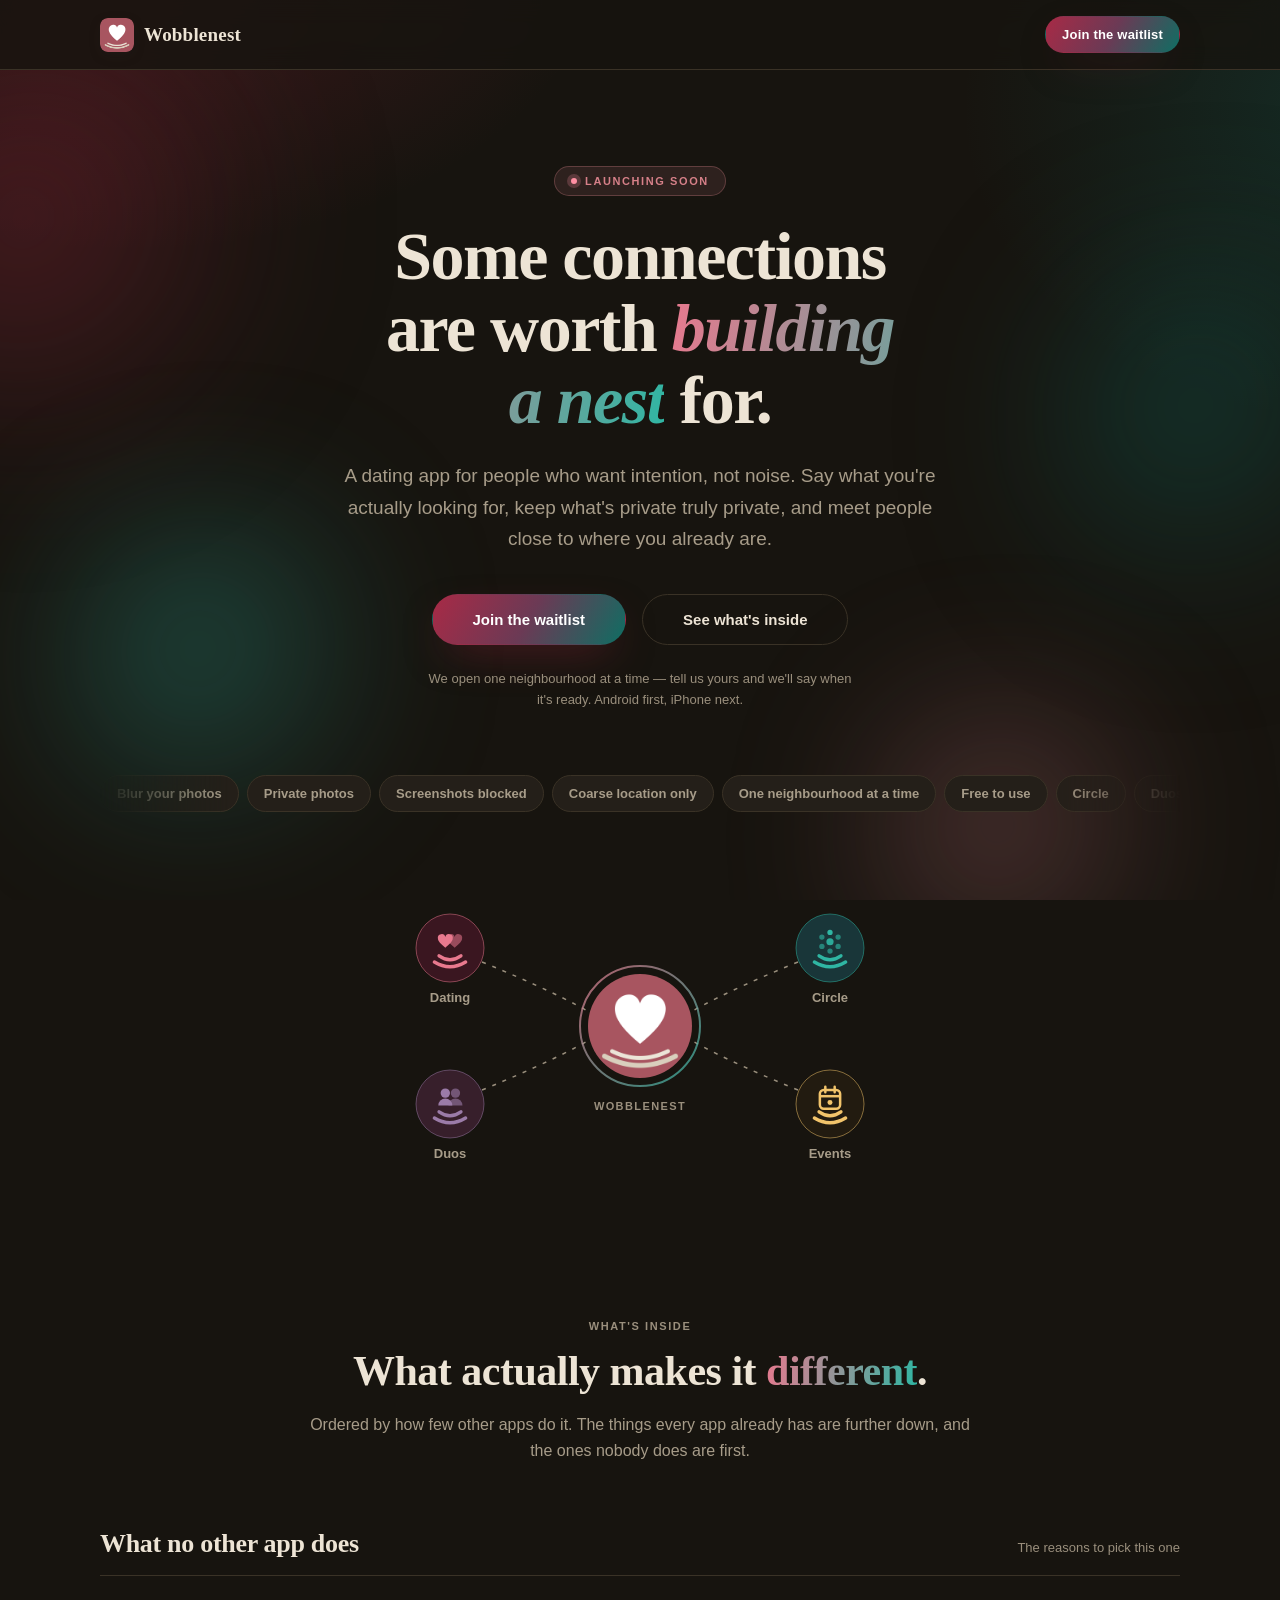
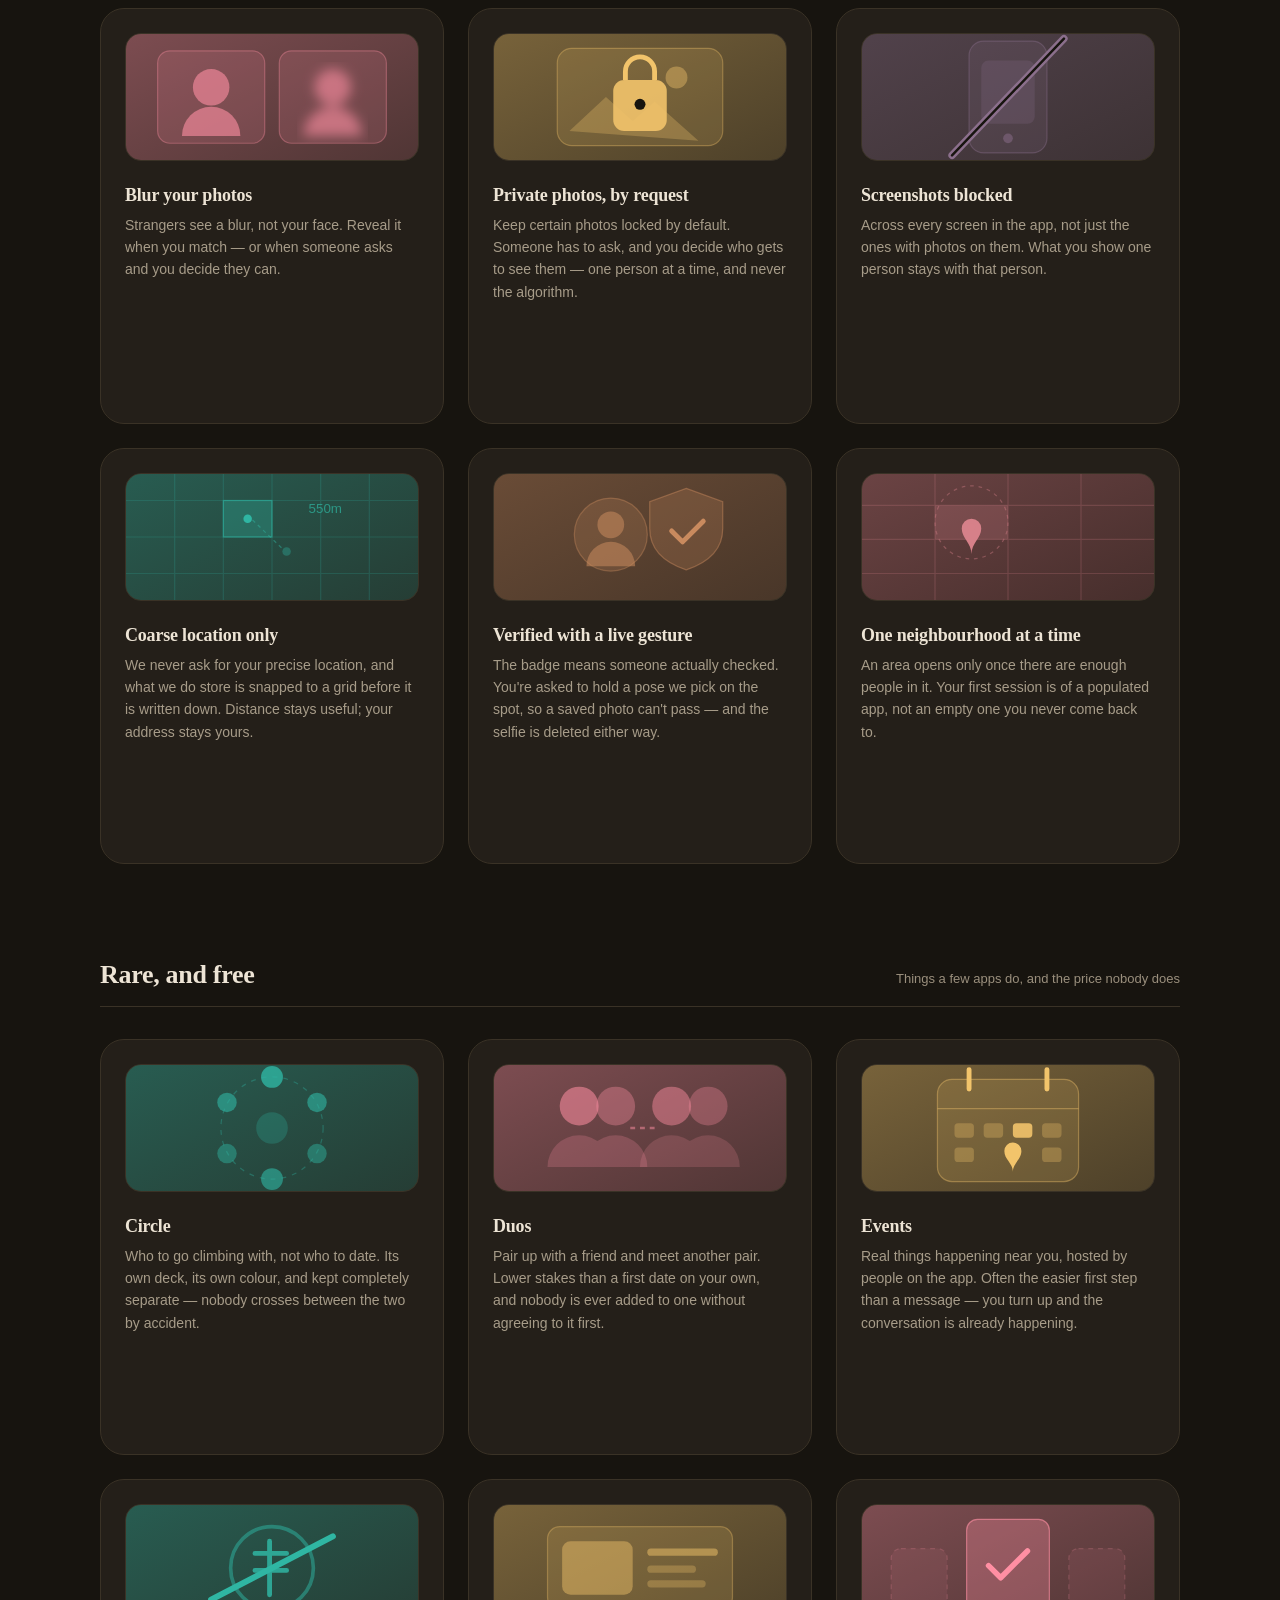
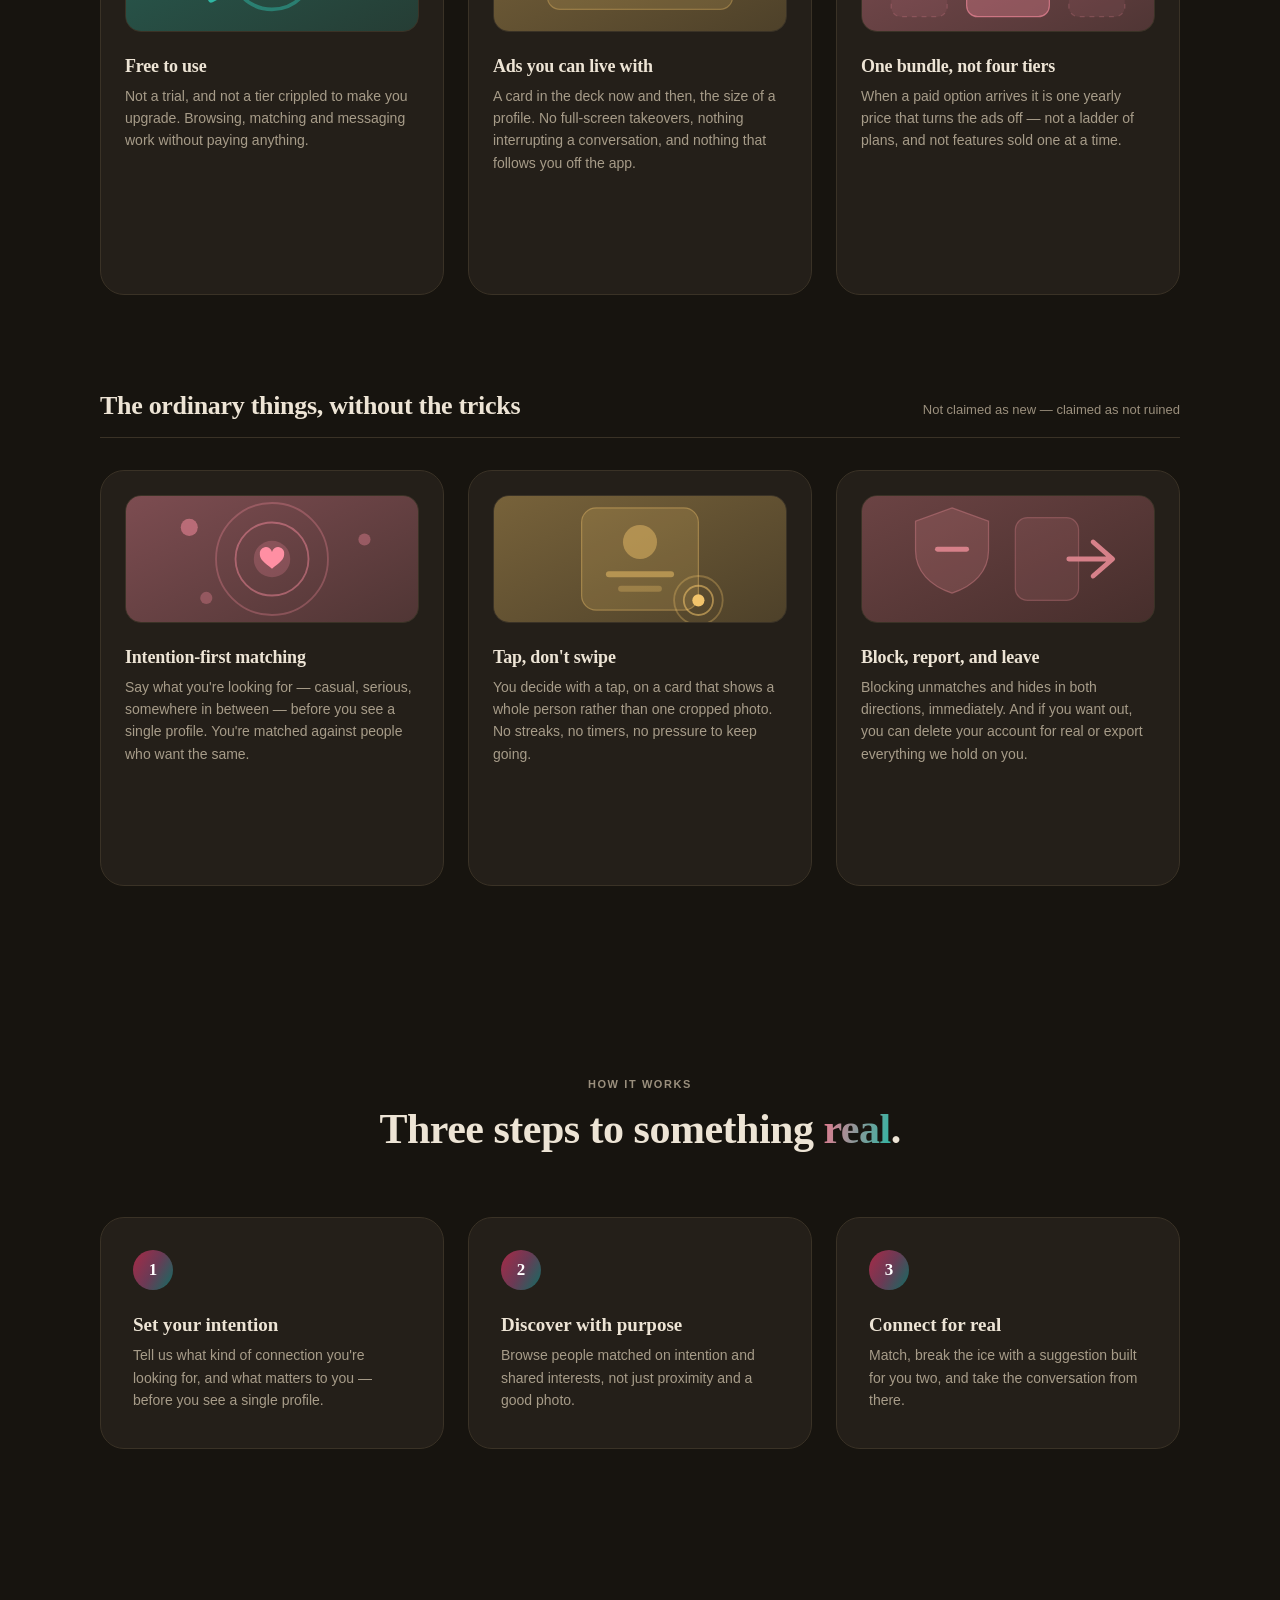
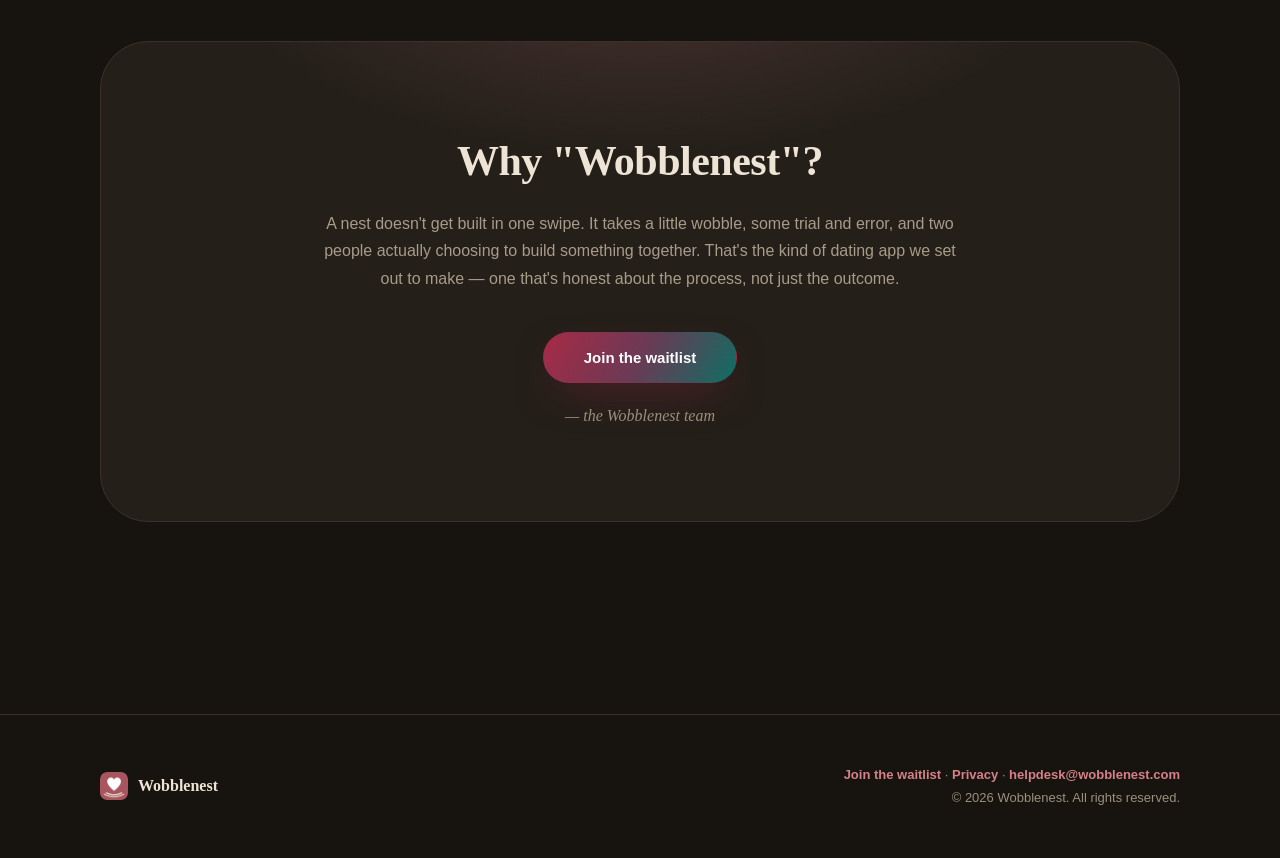
==== index.html @ 0649ef22 "Order the features by how rare they are, and drop the ones every app has Claiming a commodity as a d" ====
<!DOCTYPE html>
<html lang="en">
<head>
<meta charset="UTF-8" />
<meta name="viewport" content="width=device-width, initial-scale=1.0" />
<title>Wobblenest — Dating with intention</title>
<meta name="description" content="Wobblenest is a dating app built for real connection — say what you're looking for, keep your face private until you choose, and meet people close to where you already are. Join the waitlist." />
<meta name="theme-color" content="#A85560" />
<link rel="icon" type="image/png" href="favicon.png" />
<meta property="og:title" content="Wobblenest — Dating with intention" />
<meta property="og:description" content="A dating app built for real connection. Opening one neighbourhood at a time — join the waitlist." />
<meta property="og:image" content="icon.png" />
<meta property="og:type" content="website" />
<link rel="stylesheet" href="styles.css?v=5" />
</head>
<body>

<div class="bg-scene">
  <div class="blob blob-1"></div>
  <div class="blob blob-2"></div>
  <div class="blob blob-3"></div>
  <div class="blob blob-4"></div>
</div>

<nav class="nav">
  <div class="nav-inner">
    <a class="brand" href="#top">
      <img src="icon.png" alt="Wobblenest" />
      <span>Wobblenest</span>
    </a>
    <a class="nav-pill" href="waitlist.html">Join the waitlist</a>
  </div>
</nav>

<header class="hero" id="top">
  <div class="wrap">
    <span class="eyebrow"><span class="dot"></span>LAUNCHING SOON</span>
    <h1>Some connections are worth <em class="grad">building a nest</em> for.</h1>
    <p class="lede">
      A dating app for people who want intention, not noise. Say what you're actually
      looking for, keep what's private truly private, and meet people close to where you
      already are.
    </p>
    <div class="cta-row">
      <a class="btn btn-primary" href="waitlist.html">Join the waitlist</a>
      <a class="btn btn-ghost" href="#features">See what's inside</a>
    </div>
    <p class="cta-note">
      We open one neighbourhood at a time — tell us yours and we'll say when it's ready.
      Android first, iPhone next.
    </p>

    <!-- The list is written twice so the marquee can shift by exactly half its width and
         loop without a visible seam. aria-hidden on the duplicate: a screen reader should
         hear each of these once, not twice. -->
    <div class="rail" aria-label="What's inside Wobblenest">
      <div class="rail-track"><span>Blur your photos</span><span>Private photos</span><span>Screenshots blocked</span><span>Coarse location only</span><span>One neighbourhood at a time</span><span>Free to use</span><span>Circle</span><span>Duos</span><span>Events near you</span><span>Verified profiles</span><span>No tiers</span><span>No swiping</span><span aria-hidden="true">Blur your photos</span><span aria-hidden="true">Private photos</span><span aria-hidden="true">Screenshots blocked</span><span aria-hidden="true">Coarse location only</span><span aria-hidden="true">One neighbourhood at a time</span><span aria-hidden="true">Free to use</span><span aria-hidden="true">Circle</span><span aria-hidden="true">Duos</span><span aria-hidden="true">Events near you</span><span aria-hidden="true">Verified profiles</span><span aria-hidden="true">No tiers</span><span aria-hidden="true">No swiping</span></div>
    </div>

    <!-- One app, four things inside it. Dating and Duos sit on the maroon side, Circle and
         Events on the teal one, matching the direction the gradient runs everywhere else. -->
    <div class="system">
      <svg viewBox="0 0 680 300" role="img" aria-label="Wobblenest holds Dating, Duos, Circle and Events">
        <defs>
          <clipPath id="markClip"><circle cx="340" cy="150" r="52" /></clipPath>
          <linearGradient id="ringGrad" x1="0" y1="0" x2="1" y2="1">
            <stop offset="0" stop-color="#E8798E" /><stop offset="1" stop-color="#2FB6A3" />
          </linearGradient>
        </defs>

        <path class="sys-link" d="M182 86 Q260 118, 296 140" />
        <path class="sys-link" d="M182 214 Q260 182, 296 160" />
        <path class="sys-link" d="M498 86 Q420 118, 384 140" />
        <path class="sys-link" d="M498 214 Q420 182, 384 160" />
        <!-- MARKS:START -->

        <g class="sys-node">
          <circle cx="150" cy="72" r="34" fill="#3A1620" stroke="#E8798E" stroke-opacity=".5" />
          <g transform="translate(125.03999999999999 47.04) scale(0.78)"><path d="M38 31.576923076923077C32.15384615384615 26.46153846153846, 28.5 23.53846153846154, 28.5 19.884615384615387a4.75 4.75 0 0 1 9.5 -1.8269230769230769a4.75 4.75 0 0 1 9.5 1.8269230769230769c0 3.6538461538461537, -3.6538461538461537 6.576923076923077, -9.5 11.692307692307692Z" fill="#E8798E" fill-opacity="0.55"/><path d="M26 31.576923076923077C20.153846153846153 26.46153846153846, 16.5 23.53846153846154, 16.5 19.884615384615387a4.75 4.75 0 0 1 9.5 -1.8269230769230769a4.75 4.75 0 0 1 9.5 1.8269230769230769c0 3.6538461538461537, -3.6538461538461537 6.576923076923077, -9.5 11.692307692307692Z" fill="#E8798E" fill-opacity="1"/> <path d="M18 42q14 10 28 0" fill="none" stroke="#E8798E" stroke-width="4.4" stroke-linecap="round"/> <path d="M12 50q20 12 40 0" fill="none" stroke="#E8798E" stroke-width="4.4" stroke-linecap="round"/></g>
          <text class="sys-label" x="150" y="126">Dating</text>
        </g>

        <g class="sys-node">
          <circle cx="150" cy="228" r="34" fill="#371F2B" stroke="#9B7BA8" stroke-opacity=".5" />
          <g transform="translate(125.03999999999999 203.04) scale(0.78)"><circle cx="26" cy="18" r="6" fill="#9B7BA8" fill-opacity="1"/><path d="M17 34a9 9 0 0 1 18 0Z" fill="#9B7BA8"/><circle cx="39" cy="18" r="6" fill="#9B7BA8" fill-opacity="0.6"/><path d="M30 34a9 9 0 0 1 18 0Z" fill="#9B7BA8" fill-opacity=".6"/> <path d="M18 42q14 10 28 0" fill="none" stroke="#9B7BA8" stroke-width="4.4" stroke-linecap="round"/> <path d="M12 50q20 12 40 0" fill="none" stroke="#9B7BA8" stroke-width="4.4" stroke-linecap="round"/></g>
          <text class="sys-label" x="150" y="282">Duos</text>
        </g>

        <g class="sys-node">
          <circle cx="530" cy="72" r="34" fill="#193639" stroke="#2FB6A3" stroke-opacity=".5" />
          <g transform="translate(505.04 47.04) scale(0.78)"><circle cx="32" cy="12" r="3.4" fill="#2FB6A3" fill-opacity="1"/><circle cx="42.392304845413264" cy="18" r="3.4" fill="#2FB6A3" fill-opacity="0.62"/><circle cx="42.392304845413264" cy="30" r="3.4" fill="#2FB6A3" fill-opacity="0.62"/><circle cx="32" cy="36" r="3.4" fill="#2FB6A3" fill-opacity="0.62"/><circle cx="21.607695154586736" cy="30.000000000000004" r="3.4" fill="#2FB6A3" fill-opacity="0.62"/><circle cx="21.607695154586736" cy="18" r="3.4" fill="#2FB6A3" fill-opacity="0.62"/><circle cx="32" cy="24" r="4.6" fill="#2FB6A3" fill-opacity="0.9"/> <path d="M18 42q14 10 28 0" fill="none" stroke="#2FB6A3" stroke-width="4.4" stroke-linecap="round"/> <path d="M12 50q20 12 40 0" fill="none" stroke="#2FB6A3" stroke-width="4.4" stroke-linecap="round"/></g>
          <text class="sys-label" x="530" y="126">Circle</text>
        </g>

        <g class="sys-node">
          <circle cx="530" cy="228" r="34" fill="#221B10" stroke="#F2C46B" stroke-opacity=".5" />
          <g transform="translate(505.04 203.04) scale(0.78)"><rect x="19" y="14" width="26" height="24" rx="5" fill="none" stroke="#F2C46B" stroke-width="3.2"/><path d="M19 22h26" stroke="#F2C46B" stroke-width="3.2"/><path d="M26 10v7M38 10v7" stroke="#F2C46B" stroke-width="3.2" stroke-linecap="round"/><circle cx="32" cy="30" r="3.2" fill="#F2C46B" fill-opacity="1"/> <path d="M18 42q14 10 28 0" fill="none" stroke="#F2C46B" stroke-width="4.4" stroke-linecap="round"/> <path d="M12 50q20 12 40 0" fill="none" stroke="#F2C46B" stroke-width="4.4" stroke-linecap="round"/></g>
          <text class="sys-label" x="530" y="282">Events</text>
        </g>
        <!-- MARKS:END -->

        <circle cx="340" cy="150" r="60" fill="none" stroke="url(#ringGrad)" stroke-width="2" stroke-opacity=".75" />
        <circle cx="340" cy="150" r="52" fill="var(--surface)" />
        <image href="icon.png" x="288" y="98" width="104" height="104" clip-path="url(#markClip)" preserveAspectRatio="xMidYMid slice" />
        <text class="sys-centre-label" x="340" y="234">WOBBLENEST</text>
      </svg>
    </div>
  </div>
</header>

<section id="features">
  <div class="wrap">
    <div class="section-head">
      <div class="kicker">What's inside</div>
      <h2>What actually makes it <span class="grad">different</span>.</h2>
      <p>Ordered by how few other apps do it. The things every app already has are further down, and the ones nobody does are first.</p>
    </div>

<!-- FEATURES:START -->
    <div class="cluster">
      <div class="cluster-head">
        <h3>What no other app does</h3>
        <span>The reasons to pick this one</span>
      </div>
      <div class="grid">

        <div class="card">
          <div class="art c-accent"><svg viewBox="0 0 240 120" preserveAspectRatio="xMidYMid slice" aria-hidden="true"><defs><linearGradient id="art7" x1="0" y1="0" x2="1" y2="1"><stop offset="0" stop-color="currentColor" stop-opacity=".30"/><stop offset="1" stop-color="currentColor" stop-opacity=".04"/></linearGradient></defs><rect width="240" height="120" fill="url(#art7)"/><defs><filter id="fblur"><feGaussianBlur stdDeviation="5"/></filter></defs> <rect x="26" y="22" width="88" height="76" rx="10" fill="currentColor" fill-opacity=".14" stroke="currentColor" stroke-opacity=".35"/> <circle cx="70" cy="52" r="15" fill="currentColor" fill-opacity=".6"/> <path d="M46 92a24 24 0 0 1 48 0Z" fill="currentColor" fill-opacity=".6"/> <rect x="126" y="22" width="88" height="76" rx="10" fill="currentColor" fill-opacity=".14" stroke="currentColor" stroke-opacity=".35"/> <g filter="url(#fblur)"> <circle cx="170" cy="52" r="15" fill="currentColor" fill-opacity=".6"/> <path d="M146 92a24 24 0 0 1 48 0Z" fill="currentColor" fill-opacity=".6"/> </g></svg></div>
          <h4>Blur your photos</h4>
          <p>Strangers see a blur, not your face. Reveal it when you match — or when someone asks and you decide they can.</p>
        </div>

        <div class="card">
          <div class="art c-gold"><svg viewBox="0 0 240 120" preserveAspectRatio="xMidYMid slice" aria-hidden="true"><defs><linearGradient id="art8" x1="0" y1="0" x2="1" y2="1"><stop offset="0" stop-color="currentColor" stop-opacity=".30"/><stop offset="1" stop-color="currentColor" stop-opacity=".04"/></linearGradient></defs><rect width="240" height="120" fill="url(#art8)"/><rect x="52" y="20" width="136" height="80" rx="12" fill="currentColor" fill-opacity=".14" stroke="currentColor" stroke-opacity=".35"/> <path d="M62 88l30-28 22 20 18-16 36 32Z" fill="currentColor" fill-opacity=".28"/> <circle cx="150" cy="44" r="9" fill="currentColor" fill-opacity=".4"/> <rect x="98" y="46" width="44" height="42" rx="9" fill="currentColor" fill-opacity=".9"/> <path d="M108 46v-7a12 12 0 0 1 24 0v7" fill="none" stroke="currentColor" stroke-width="4"/> <circle cx="120" cy="66" r="4.5" fill="var(--bg)"/></svg></div>
          <h4>Private photos, by request</h4>
          <p>Keep certain photos locked by default. Someone has to ask, and you decide who gets to see them — one person at a time, and never the algorithm.</p>
        </div>

        <div class="card">
          <div class="art c-b1"><svg viewBox="0 0 240 120" preserveAspectRatio="xMidYMid slice" aria-hidden="true"><defs><linearGradient id="art10" x1="0" y1="0" x2="1" y2="1"><stop offset="0" stop-color="currentColor" stop-opacity=".30"/><stop offset="1" stop-color="currentColor" stop-opacity=".04"/></linearGradient></defs><rect width="240" height="120" fill="url(#art10)"/><rect x="88" y="14" width="64" height="92" rx="12" fill="currentColor" fill-opacity=".16" stroke="currentColor" stroke-opacity=".4"/> <rect x="98" y="30" width="44" height="52" rx="6" fill="currentColor" fill-opacity=".22"/> <circle cx="120" cy="94" r="4" fill="currentColor" fill-opacity=".5"/> <path d="M74 108 166 12" stroke="currentColor" stroke-width="6" stroke-linecap="round"/> <path d="M74 108 166 12" stroke="var(--bg)" stroke-width="2" stroke-linecap="round"/></svg></div>
          <h4>Screenshots blocked</h4>
          <p>Across every screen in the app, not just the ones with photos on them. What you show one person stays with that person.</p>
        </div>

        <div class="card">
          <div class="art c-b2"><svg viewBox="0 0 240 120" preserveAspectRatio="xMidYMid slice" aria-hidden="true"><defs><linearGradient id="art11" x1="0" y1="0" x2="1" y2="1"><stop offset="0" stop-color="currentColor" stop-opacity=".30"/><stop offset="1" stop-color="currentColor" stop-opacity=".04"/></linearGradient></defs><rect width="240" height="120" fill="url(#art11)"/><g stroke="currentColor" stroke-opacity=".2"> <path d="M0 30h240M0 60h240M0 90h240M40 0v120M80 0v120M120 0v120M160 0v120M200 0v120"/> </g> <rect x="80" y="30" width="40" height="30" fill="currentColor" fill-opacity=".3" stroke="currentColor" stroke-opacity=".6"/> <circle cx="100" cy="45" r="3.5" fill="currentColor"/> <circle cx="132" cy="72" r="3.5" fill="currentColor" fill-opacity=".35"/> <path d="M104 46 130 71" stroke="currentColor" stroke-opacity=".45" stroke-dasharray="3 3"/> <text x="150" y="40" font-size="11" fill="currentColor" fill-opacity=".7" font-family="sans-serif">550m</text></svg></div>
          <h4>Coarse location only</h4>
          <p>We never ask for your precise location, and what we do store is snapped to a grid before it is written down. Distance stays useful; your address stays yours.</p>
        </div>

        <div class="card">
          <div class="art c-a1"><svg viewBox="0 0 240 120" preserveAspectRatio="xMidYMid slice" aria-hidden="true"><defs><linearGradient id="art9" x1="0" y1="0" x2="1" y2="1"><stop offset="0" stop-color="currentColor" stop-opacity=".30"/><stop offset="1" stop-color="currentColor" stop-opacity=".04"/></linearGradient></defs><rect width="240" height="120" fill="url(#art9)"/><circle cx="96" cy="58" r="30" fill="currentColor" fill-opacity=".2" stroke="currentColor" stroke-opacity=".4"/> <circle cx="96" cy="50" r="11" fill="currentColor" fill-opacity=".55"/> <path d="M76 84a20 20 0 0 1 40 0Z" fill="currentColor" fill-opacity=".55"/> <path d="M158 20l30 11v22c0 17-12 28-30 34-18-6-30-17-30-34V31Z" fill="currentColor" fill-opacity=".22" stroke="currentColor" stroke-opacity=".45"/> <path d="M146 55l9 9 17-17" fill="none" stroke="currentColor" stroke-width="4" stroke-linecap="round" stroke-linejoin="round"/></svg></div>
          <h4>Verified with a live gesture</h4>
          <p>The badge means someone actually checked. You're asked to hold a pose we pick on the spot, so a saved photo can't pass — and the selfie is deleted either way.</p>
        </div>

        <div class="card">
          <div class="art c-a2"><svg viewBox="0 0 240 120" preserveAspectRatio="xMidYMid slice" aria-hidden="true"><defs><linearGradient id="art6" x1="0" y1="0" x2="1" y2="1"><stop offset="0" stop-color="currentColor" stop-opacity=".30"/><stop offset="1" stop-color="currentColor" stop-opacity=".04"/></linearGradient></defs><rect width="240" height="120" fill="url(#art6)"/><g stroke="currentColor" stroke-opacity=".22"> <path d="M0 34h240M0 62h240M0 90h240M60 0v120M120 0v120M180 0v120"/> </g> <rect x="60" y="34" width="60" height="28" fill="currentColor" fill-opacity=".22"/> <circle cx="90" cy="48" r="30" fill="none" stroke="currentColor" stroke-opacity=".4" stroke-dasharray="3 4"/> <path d="M90 74c0-9 8-13 8-21a8 8 0 1 0-16 0c0 8 8 12 8 21Z" fill="currentColor"/> <circle cx="90" cy="52" r="3" fill="currentColor" fill-opacity=".25"/></svg></div>
          <h4>One neighbourhood at a time</h4>
          <p>An area opens only once there are enough people in it. Your first session is of a populated app, not an empty one you never come back to.</p>
        </div>

      </div>
    </div>

    <div class="cluster">
      <div class="cluster-head">
        <h3>Rare, and free</h3>
        <span>Things a few apps do, and the price nobody does</span>
      </div>
      <div class="grid">

        <div class="card">
          <div class="art c-b2"><svg viewBox="0 0 240 120" preserveAspectRatio="xMidYMid slice" aria-hidden="true"><defs><linearGradient id="art13" x1="0" y1="0" x2="1" y2="1"><stop offset="0" stop-color="currentColor" stop-opacity=".30"/><stop offset="1" stop-color="currentColor" stop-opacity=".04"/></linearGradient></defs><rect width="240" height="120" fill="url(#art13)"/><circle cx="120" cy="60" r="42" fill="none" stroke="currentColor" stroke-opacity=".35" stroke-dasharray="4 5"/> <circle cx="120" cy="18" r="9" fill="currentColor" fill-opacity=".8"/> <circle cx="157" cy="39" r="8" fill="currentColor" fill-opacity=".6"/> <circle cx="157" cy="81" r="8" fill="currentColor" fill-opacity=".45"/> <circle cx="120" cy="102" r="9" fill="currentColor" fill-opacity=".6"/> <circle cx="83" cy="81" r="8" fill="currentColor" fill-opacity=".45"/> <circle cx="83" cy="39" r="8" fill="currentColor" fill-opacity=".6"/> <circle cx="120" cy="60" r="13" fill="currentColor" fill-opacity=".25"/></svg></div>
          <h4>Circle</h4>
          <p>Who to go climbing with, not who to date. Its own deck, its own colour, and kept completely separate — nobody crosses between the two by accident.</p>
        </div>

        <div class="card">
          <div class="art c-accent"><svg viewBox="0 0 240 120" preserveAspectRatio="xMidYMid slice" aria-hidden="true"><defs><linearGradient id="art15" x1="0" y1="0" x2="1" y2="1"><stop offset="0" stop-color="currentColor" stop-opacity=".30"/><stop offset="1" stop-color="currentColor" stop-opacity=".04"/></linearGradient></defs><rect width="240" height="120" fill="url(#art15)"/><circle cx="70" cy="42" r="16" fill="currentColor" fill-opacity=".55"/> <circle cx="100" cy="42" r="16" fill="currentColor" fill-opacity=".35"/> <path d="M44 92a26 26 0 0 1 52 0ZM74 92a26 26 0 0 1 52 0Z" fill="currentColor" fill-opacity=".22"/> <circle cx="146" cy="42" r="16" fill="currentColor" fill-opacity=".45"/> <circle cx="176" cy="42" r="16" fill="currentColor" fill-opacity=".3"/> <path d="M120 92a26 26 0 0 1 52 0ZM150 92a26 26 0 0 1 52 0Z" fill="currentColor" fill-opacity=".18"/> <path d="M112 60h22" stroke="currentColor" stroke-opacity=".5" stroke-width="2" stroke-dasharray="4 4"/></svg></div>
          <h4>Duos</h4>
          <p>Pair up with a friend and meet another pair. Lower stakes than a first date on your own, and nobody is ever added to one without agreeing to it first.</p>
        </div>

        <div class="card">
          <div class="art c-gold"><svg viewBox="0 0 240 120" preserveAspectRatio="xMidYMid slice" aria-hidden="true"><defs><linearGradient id="art14" x1="0" y1="0" x2="1" y2="1"><stop offset="0" stop-color="currentColor" stop-opacity=".30"/><stop offset="1" stop-color="currentColor" stop-opacity=".04"/></linearGradient></defs><rect width="240" height="120" fill="url(#art14)"/><rect x="62" y="20" width="116" height="84" rx="12" fill="currentColor" fill-opacity=".14" stroke="currentColor" stroke-opacity=".4"/> <path d="M62 44h116" stroke="currentColor" stroke-opacity=".4"/> <path d="M88 12v16M152 12v16" stroke="currentColor" stroke-width="4" stroke-linecap="round"/> <g fill="currentColor" fill-opacity=".3"> <rect x="76" y="56" width="16" height="12" rx="3"/><rect x="100" y="56" width="16" height="12" rx="3"/> <rect x="148" y="56" width="16" height="12" rx="3"/><rect x="76" y="76" width="16" height="12" rx="3"/> <rect x="148" y="76" width="16" height="12" rx="3"/> </g> <rect x="124" y="56" width="16" height="12" rx="3" fill="currentColor" fill-opacity=".9"/> <path d="M124 96c0-7 7-10 7-17a7 7 0 1 0-14 0c0 7 7 10 7 17Z" fill="currentColor"/></svg></div>
          <h4>Events</h4>
          <p>Real things happening near you, hosted by people on the app. Often the easier first step than a message — you turn up and the conversation is already happening.</p>
        </div>

        <div class="card">
          <div class="art c-b2">
            <svg viewBox="0 0 240 120" preserveAspectRatio="xMidYMid slice" aria-hidden="true">
              <defs><linearGradient id="artP1" x1="0" y1="0" x2="1" y2="1"><stop offset="0" stop-color="currentColor" stop-opacity=".30"/><stop offset="1" stop-color="currentColor" stop-opacity=".04"/></linearGradient></defs>
              <rect width="240" height="120" fill="url(#artP1)"/>
              <circle cx="120" cy="60" r="34" fill="none" stroke="currentColor" stroke-opacity=".5" stroke-width="3"/>
              <path d="M106 48h26M106 62h26M118 38v44" stroke="currentColor" stroke-width="4" stroke-linecap="round" stroke-opacity=".85"/>
              <path d="M70 86 170 34" stroke="currentColor" stroke-width="5" stroke-linecap="round"/>
            </svg>
          </div>
          <h4>Free to use</h4>
          <p>Not a trial, and not a tier crippled to make you upgrade. Browsing, matching and messaging work without paying anything.</p>
        </div>

        <div class="card">
          <div class="art c-gold">
            <svg viewBox="0 0 240 120" preserveAspectRatio="xMidYMid slice" aria-hidden="true">
              <defs><linearGradient id="artP2" x1="0" y1="0" x2="1" y2="1"><stop offset="0" stop-color="currentColor" stop-opacity=".30"/><stop offset="1" stop-color="currentColor" stop-opacity=".04"/></linearGradient></defs>
              <rect width="240" height="120" fill="url(#artP2)"/>
              <rect x="44" y="26" width="152" height="68" rx="10" fill="currentColor" fill-opacity=".14" stroke="currentColor" stroke-opacity=".35"/>
              <rect x="56" y="38" width="58" height="44" rx="7" fill="currentColor" fill-opacity=".45"/>
              <rect x="126" y="44" width="58" height="6" rx="3" fill="currentColor" fill-opacity=".5"/>
              <rect x="126" y="58" width="40" height="6" rx="3" fill="currentColor" fill-opacity=".3"/>
              <rect x="126" y="70" width="48" height="6" rx="3" fill="currentColor" fill-opacity=".3"/>
            </svg>
          </div>
          <h4>Ads you can live with</h4>
          <p>A card in the deck now and then, the size of a profile. No full-screen takeovers, nothing interrupting a conversation, and nothing that follows you off the app.</p>
        </div>

        <div class="card">
          <div class="art c-accent">
            <svg viewBox="0 0 240 120" preserveAspectRatio="xMidYMid slice" aria-hidden="true">
              <defs><linearGradient id="artP3" x1="0" y1="0" x2="1" y2="1"><stop offset="0" stop-color="currentColor" stop-opacity=".30"/><stop offset="1" stop-color="currentColor" stop-opacity=".04"/></linearGradient></defs>
              <rect width="240" height="120" fill="url(#artP3)"/>
              <rect x="86" y="20" width="68" height="80" rx="9" fill="currentColor" fill-opacity=".3" stroke="currentColor" stroke-opacity=".6"/>
              <rect x="24" y="44" width="46" height="56" rx="8" fill="currentColor" fill-opacity=".08" stroke="currentColor" stroke-opacity=".2" stroke-dasharray="4 4"/>
              <rect x="170" y="44" width="46" height="56" rx="8" fill="currentColor" fill-opacity=".08" stroke="currentColor" stroke-opacity=".2" stroke-dasharray="4 4"/>
              <path d="M104 58l10 10 22-22" fill="none" stroke="currentColor" stroke-width="4.5" stroke-linecap="round" stroke-linejoin="round"/>
            </svg>
          </div>
          <h4>One bundle, not four tiers</h4>
          <p>When a paid option arrives it is one yearly price that turns the ads off — not a ladder of plans, and not features sold one at a time.</p>
        </div>

      </div>
    </div>

    <div class="cluster">
      <div class="cluster-head">
        <h3>The ordinary things, without the tricks</h3>
        <span>Not claimed as new — claimed as not ruined</span>
      </div>
      <div class="grid">

        <div class="card">
          <div class="art c-accent"><svg viewBox="0 0 240 120" preserveAspectRatio="xMidYMid slice" aria-hidden="true"><defs><linearGradient id="art1" x1="0" y1="0" x2="1" y2="1"><stop offset="0" stop-color="currentColor" stop-opacity=".30"/><stop offset="1" stop-color="currentColor" stop-opacity=".04"/></linearGradient></defs><rect width="240" height="120" fill="url(#art1)"/><circle cx="120" cy="60" r="46" fill="none" stroke="currentColor" stroke-opacity=".28" stroke-width="1.5"/> <circle cx="120" cy="60" r="30" fill="none" stroke="currentColor" stroke-opacity=".45" stroke-width="1.5"/> <circle cx="120" cy="60" r="15" fill="currentColor" fill-opacity=".22"/> <path d="M120 68c-6-4.6-10-7.6-10-11.6a5 5 0 0 1 10-2.2 5 5 0 0 1 10 2.2c0 4-4 7-10 11.6Z" fill="currentColor"/> <circle cx="52" cy="34" r="7" fill="currentColor" fill-opacity=".5"/> <circle cx="196" cy="44" r="5" fill="currentColor" fill-opacity=".35"/> <circle cx="66" cy="92" r="5" fill="currentColor" fill-opacity=".3"/></svg></div>
          <h4>Intention-first matching</h4>
          <p>Say what you're looking for — casual, serious, somewhere in between — before you see a single profile. You're matched against people who want the same.</p>
        </div>

        <div class="card">
          <div class="art c-gold"><svg viewBox="0 0 240 120" preserveAspectRatio="xMidYMid slice" aria-hidden="true"><defs><linearGradient id="art2" x1="0" y1="0" x2="1" y2="1"><stop offset="0" stop-color="currentColor" stop-opacity=".30"/><stop offset="1" stop-color="currentColor" stop-opacity=".04"/></linearGradient></defs><rect width="240" height="120" fill="url(#art2)"/><rect x="72" y="18" width="96" height="84" rx="12" fill="currentColor" fill-opacity=".16" stroke="currentColor" stroke-opacity=".4"/> <circle cx="120" cy="46" r="14" fill="currentColor" fill-opacity=".45"/> <rect x="92" y="70" width="56" height="5" rx="2.5" fill="currentColor" fill-opacity=".5"/> <rect x="102" y="82" width="36" height="5" rx="2.5" fill="currentColor" fill-opacity=".3"/> <circle cx="168" cy="94" r="20" fill="none" stroke="currentColor" stroke-opacity=".3" stroke-width="1.5"/> <circle cx="168" cy="94" r="12" fill="none" stroke="currentColor" stroke-opacity=".55" stroke-width="1.5"/> <circle cx="168" cy="94" r="5" fill="currentColor"/></svg></div>
          <h4>Tap, don't swipe</h4>
          <p>You decide with a tap, on a card that shows a whole person rather than one cropped photo. No streaks, no timers, no pressure to keep going.</p>
        </div>

        <div class="card">
          <div class="art c-a2"><svg viewBox="0 0 240 120" preserveAspectRatio="xMidYMid slice" aria-hidden="true"><defs><linearGradient id="art12" x1="0" y1="0" x2="1" y2="1"><stop offset="0" stop-color="currentColor" stop-opacity=".30"/><stop offset="1" stop-color="currentColor" stop-opacity=".04"/></linearGradient></defs><rect width="240" height="120" fill="url(#art12)"/><path d="M74 18l30 11v24c0 17-12 29-30 35-18-6-30-18-30-35V29Z" fill="currentColor" fill-opacity=".2" stroke="currentColor" stroke-opacity=".45"/> <path d="M62 52h24" stroke="currentColor" stroke-width="4" stroke-linecap="round"/> <rect x="126" y="26" width="52" height="68" rx="10" fill="currentColor" fill-opacity=".14" stroke="currentColor" stroke-opacity=".35"/> <path d="M170 60h34M190 46l16 14-16 14" fill="none" stroke="currentColor" stroke-width="4" stroke-linecap="round" stroke-linejoin="round"/></svg></div>
          <h4>Block, report, and leave</h4>
          <p>Blocking unmatches and hides in both directions, immediately. And if you want out, you can delete your account for real or export everything we hold on you.</p>
        </div>

      </div>
    </div>
    <!-- FEATURES:END -->
  </div>
</section>

<section id="how">
  <div class="wrap">
    <div class="section-head">
      <div class="kicker">How it works</div>
      <h2>Three steps to something <span class="grad">real</span>.</h2>
    </div>
    <div class="steps">
      <div class="step">
        <div class="num">1</div>
        <h3>Set your intention</h3>
        <p>Tell us what kind of connection you're looking for, and what matters to you — before you see a single profile.</p>
      </div>
      <div class="step">
        <div class="num">2</div>
        <h3>Discover with purpose</h3>
        <p>Browse people matched on intention and shared interests, not just proximity and a good photo.</p>
      </div>
      <div class="step">
        <div class="num">3</div>
        <h3>Connect for real</h3>
        <p>Match, break the ice with a suggestion built for you two, and take the conversation from there.</p>
      </div>
    </div>
  </div>
</section>

<section id="about">
  <div class="wrap">
    <div class="band">
      <div class="band-inner">
        <h2>Why "Wobblenest"?</h2>
        <p>
          A nest doesn't get built in one swipe. It takes a little wobble, some trial and
          error, and two people actually choosing to build something together. That's the
          kind of dating app we set out to make — one that's honest about the process,
          not just the outcome.
        </p>
        <div class="cta-row">
          <a class="btn btn-primary" href="waitlist.html">Join the waitlist</a>
        </div>
        <div class="signature">— the Wobblenest team</div>
      </div>
    </div>
  </div>
</section>

<footer>
  <div class="wrap footer-inner">
    <div class="footer-brand">
      <img src="icon.png" alt="Wobblenest" />
      <span>Wobblenest</span>
    </div>
    <div class="footer-meta">
      <a href="waitlist.html">Join the waitlist</a> ·
      <a href="privacy.html">Privacy</a> ·
      <a href="mailto:helpdesk@wobblenest.com">helpdesk@wobblenest.com</a>
      <br>© 2026 Wobblenest. All rights reserved.
    </div>
  </div>
</footer>

</body>
</html>
---- styles.css ----
/* Wobblenest — wobblenest.com
 *
 * Shared by index.html, waitlist.html's sibling pages and 404.html. 404.html is the invite
 * landing page for /join/<code> links, and it styles its own panel inline but takes every
 * colour token, .wrap, .nav, .eyebrow, .btn and the footer from here. Renaming or dropping
 * any of those silently breaks the page people actually arrive on from a shared invite.
 *
 * SPACING. One 8px scale, no exceptions. Every padding, margin and gap below is a multiple
 * of 8 taken from --s1..--s9. A one-off 13px is a defect even when it looks fine.
 *
 * GRID. --container is 1128px with 24px of side padding, so content is exactly 1080px.
 * That number is chosen, not inherited: at a 24px gutter it divides whole for two columns
 * (528), three (344) and four (252). Fractional column widths put box edges on sub-pixel
 * boundaries, which is what makes a technically-correct grid still read as faintly ragged.
 */

:root {
  --s1: 8px;   --s2: 16px;  --s3: 24px;  --s4: 32px;  --s5: 40px;
  --s6: 48px;  --s7: 64px;  --s8: 96px;  --s9: 128px;

  --container: 1128px;

  --bg: #17140F;
  --surface: #241F19;
  --frame: #332C22;
  --ink: #EDE4D5;
  --muted: #A79C89;
  --muted-soft: #9A8F7D;
  --line: #3A3226;

  /* The brand rose stays the base tone — it is the app icon, the theme-color and the
     adaptive-icon background. What was missing was anything above it: every accent on the
     page sat at one low-chroma value, which is what read as dull rather than as calm. */
  --accent: #D68089;
  --accent-hot: #FF8FA3;
  --accent-deep: #8E2438;
  /* White, not the old near-black. The sweep below ends on #8E2438, where dark text sits
     at 2.1:1 - unreadable. White runs 4.6:1 at the light end and 8.7:1 at the dark one. */
  --accent-ink: #FFFFFF;
  --accent-soft: #3A2529;
  --gold: #F2C46B;

  --ph-a1: #C98A5E;
  --ph-a2: #A85560;
  --ph-b1: #8B6F8C;

  /* Circle's own colours, lifted from the app's tokens.ts rather than picked to match.
     Teal was chosen there because it is maroon's near-complement, so the two browse modes
     can never be mistaken for each other. */
  --circle: #0F6E63;
  --circle-lit: #2FB6A3;

  /* The gradient is the product, not a decoration: dating's maroon running into Circle's
     teal is the one app holding both. The middle stop is deliberate - straight sRGB
     interpolation between these two passes through a muddy olive, and a fixed plum midpoint
     controls the path without depending on oklab support.
     --sweep fills solid surfaces and carries white text (6.9:1 at the maroon end, 9.0:1
     through the middle, 5.9:1 at the teal). --sweep-text tints text and hover edges and has
     to stay light, because it sits on the near-black page where --sweep would disappear. */
  --sweep: linear-gradient(120deg, #A82A46 0%, #6B3A55 50%, var(--circle) 100%);
  --sweep-text: linear-gradient(100deg, #E8798E 0%, var(--circle-lit) 100%);

  --shadow: 0 20px 60px -20px rgba(0, 0, 0, 0.6);
  --glow: 0 16px 44px -16px rgba(142, 36, 56, 0.7);
}

* { box-sizing: border-box; }

html { scroll-behavior: smooth; }

body {
  margin: 0;
  font-family: 'Georgia', 'Iowan Old Style', 'Palatino Linotype', serif;
  background: var(--bg);
  color: var(--ink);
  overflow-x: hidden;
  -webkit-font-smoothing: antialiased;
}

.sans {
  font-family: -apple-system, BlinkMacSystemFont, 'Segoe UI', Roboto, Helvetica, Arial, sans-serif;
}

a { color: inherit; }

img { max-width: 100%; display: block; }

.wrap {
  max-width: var(--container);
  margin: 0 auto;
  padding: 0 var(--s3);
}

/* ---------- Background ---------- */
.bg-scene {
  position: fixed;
  inset: 0;
  z-index: -1;
  overflow: hidden;
  background:
    radial-gradient(780px 520px at 10% -8%, color-mix(in srgb, var(--accent-deep) 34%, transparent), transparent 62%),
    radial-gradient(680px 540px at 106% 12%, color-mix(in srgb, var(--circle) 26%, transparent), transparent 58%),
    var(--bg);
}

/* blur(2px) on a 360px radial is not a glow, it is a slightly soft circle — which is what
   these were. At 90px they read as light in the room behind the page. */
.blob {
  position: absolute;
  border-radius: 50%;
  filter: blur(90px);
  opacity: 0.55;
  animation: float 16s ease-in-out infinite;
  will-change: transform;
}

/* Maroon on one side, Circle's teal on the other, the same two colours as the sweep. */
.blob-1 { width: 420px; height: 420px; left: -140px; top: 6%;    background: radial-gradient(circle at 35% 35%, var(--accent-deep), transparent 70%); animation-duration: 19s; }
.blob-2 { width: 340px; height: 340px; right: -120px; top: 30%;  background: radial-gradient(circle at 35% 35%, var(--circle), transparent 70%); animation-duration: 22s; animation-delay: -4s; }
.blob-3 { width: 300px; height: 300px; left: 6%;    bottom: 8%;  background: radial-gradient(circle at 35% 35%, var(--circle-lit), transparent 70%); animation-duration: 25s; animation-delay: -9s; }
.blob-4 { width: 260px; height: 260px; right: 10%;  bottom: -80px; background: radial-gradient(circle at 35% 35%, var(--accent), transparent 70%); animation-duration: 18s; animation-delay: -12s; }

@keyframes float {
  0%, 100% { transform: translate(0, 0) scale(1); }
  33% { transform: translate(24px, -30px) scale(1.06); }
  66% { transform: translate(-18px, 18px) scale(0.96); }
}

@media (prefers-reduced-motion: reduce) {
  .blob, .sys-node, .sys-link, .rail-track { animation: none !important; }
}

/* ---------- Nav ---------- */
.nav {
  position: sticky;
  top: 0;
  z-index: 40;
  backdrop-filter: blur(12px);
  background: color-mix(in srgb, var(--bg) 82%, transparent);
  border-bottom: 1px solid var(--line);
}

.nav-inner {
  display: flex;
  align-items: center;
  justify-content: space-between;
  gap: var(--s2);
  padding: var(--s2) var(--s3);
  max-width: var(--container);
  margin: 0 auto;
}

.brand {
  display: flex;
  align-items: center;
  gap: 10px;
  text-decoration: none;
}

.brand img {
  width: 34px;
  height: 34px;
  border-radius: var(--s1);
  box-shadow: 0 4px 14px -4px rgba(42, 37, 30, 0.4);
}

.brand span {
  font-size: 19px;
  font-weight: 700;
  letter-spacing: 0.2px;
  color: var(--ink);
}

/* The nav is sticky, so this is the one call to action visible at every scroll position. */
.nav-pill {
  font-family: -apple-system, BlinkMacSystemFont, 'Segoe UI', Roboto, sans-serif;
  font-size: 13px;
  font-weight: 700;
  letter-spacing: 0.2px;
  color: var(--accent-ink);
  background: var(--sweep);
  border: 1px solid transparent;
  border-radius: 999px;
  padding: 10px var(--s2);
  white-space: nowrap;
  text-decoration: none;
  box-shadow: var(--glow);
  transition: transform .15s, box-shadow .15s, filter .15s;
}

.nav-pill:hover { transform: translateY(-1px); filter: brightness(1.06); }

/* ---------- Shared type ---------- */
.eyebrow {
  display: inline-flex;
  align-items: center;
  gap: var(--s1);
  font-family: -apple-system, BlinkMacSystemFont, 'Segoe UI', Roboto, sans-serif;
  font-size: 11px;
  font-weight: 700;
  letter-spacing: 1.6px;
  text-transform: uppercase;
  color: var(--accent);
  background: color-mix(in srgb, var(--accent) 12%, transparent);
  border: 1px solid color-mix(in srgb, var(--accent) 30%, transparent);
  border-radius: 999px;
  padding: var(--s1) var(--s2);
  margin-bottom: var(--s3);
}

.dot {
  width: 6px;
  height: 6px;
  border-radius: 50%;
  background: var(--accent-hot);
  box-shadow: 0 0 0 4px color-mix(in srgb, var(--accent-hot) 22%, transparent);
}

/* Gradient text. -webkit-background-clip is the one that is actually honoured across
   browsers today; the unprefixed property is there so this is not a prefix-only rule. */
.grad {
  background: var(--sweep-text);
  background-clip: text;
  -webkit-background-clip: text;
  color: transparent;
  -webkit-text-fill-color: transparent;
}

.section-head {
  max-width: 680px;
  margin: 0 auto var(--s7);
  text-align: center;
}

.section-head h2 {
  font-size: clamp(28px, 4.4vw, 42px);
  line-height: 1.14;
  letter-spacing: -0.5px;
  margin: 0 0 var(--s2);
}

.section-head p {
  font-family: -apple-system, BlinkMacSystemFont, 'Segoe UI', Roboto, sans-serif;
  font-size: 16px;
  line-height: 1.65;
  color: var(--muted);
  margin: 0;
}

.kicker {
  font-family: -apple-system, BlinkMacSystemFont, 'Segoe UI', Roboto, sans-serif;
  font-size: 11px;
  font-weight: 700;
  letter-spacing: 1.6px;
  text-transform: uppercase;
  color: var(--muted-soft);
  margin-bottom: var(--s2);
}

section { padding: var(--s8) 0; }

/* ---------- Hero ---------- */
.hero {
  position: relative;
  padding: var(--s8) 0 var(--s6);
  text-align: center;
}

.hero h1 {
  font-size: clamp(36px, 6.4vw, 68px);
  line-height: 1.06;
  letter-spacing: -1.5px;
  font-weight: 700;
  margin: 0 auto var(--s3);
  max-width: 15ch;
}

.hero h1 em { font-style: italic; }

.hero p.lede {
  font-family: -apple-system, BlinkMacSystemFont, 'Segoe UI', Roboto, sans-serif;
  font-size: clamp(16px, 2vw, 19px);
  color: var(--muted);
  max-width: 600px;
  margin: 0 auto var(--s5);
  line-height: 1.65;
}

.cta-row {
  display: flex;
  align-items: center;
  justify-content: center;
  gap: var(--s2);
  flex-wrap: wrap;
  font-family: -apple-system, BlinkMacSystemFont, 'Segoe UI', Roboto, sans-serif;
}

.btn {
  display: inline-flex;
  align-items: center;
  justify-content: center;
  gap: var(--s1);
  padding: var(--s2) var(--s5);
  border-radius: 999px;
  font-size: 15px;
  font-weight: 700;
  text-decoration: none;
  border: 1px solid transparent;
  /* pointer, not default: these are real links now. A default cursor over the page's
     primary action reads as "not clickable", which is what it used to be. */
  cursor: pointer;
  transition: transform .15s, box-shadow .15s, filter .15s, border-color .15s;
}

.btn-primary {
  background: var(--sweep);
  color: var(--accent-ink);
  box-shadow: var(--glow);
}

.btn-ghost {
  background: transparent;
  color: var(--ink);
  border-color: var(--line);
}

/* The same lift the cards use, so the page has one hover idiom rather than several. */
.btn:hover { transform: translateY(-2px); }
.btn-primary:hover { filter: brightness(1.06); box-shadow: 0 20px 52px -16px rgba(255, 92, 124, 0.62); }
.btn-ghost:hover { border-color: var(--accent); color: var(--accent); }

.cta-note {
  font-family: -apple-system, BlinkMacSystemFont, 'Segoe UI', Roboto, sans-serif;
  font-size: 13px;
  color: var(--muted-soft);
  max-width: 440px;
  margin: var(--s3) auto 0;
  line-height: 1.6;
}

/* ---------- Marquee of what is inside ---------- */
.rail {
  margin-top: var(--s7);
  overflow: hidden;
  mask-image: linear-gradient(90deg, transparent, #000 12%, #000 88%, transparent);
  -webkit-mask-image: linear-gradient(90deg, transparent, #000 12%, #000 88%, transparent);
}

.rail-track {
  display: flex;
  gap: var(--s1);
  width: max-content;
  animation: rail 42s linear infinite;
}

.rail-track span {
  font-family: -apple-system, BlinkMacSystemFont, 'Segoe UI', Roboto, sans-serif;
  font-size: 13px;
  font-weight: 600;
  color: var(--muted);
  background: var(--surface);
  border: 1px solid var(--line);
  border-radius: 999px;
  padding: 10px var(--s2);
  white-space: nowrap;
}

@keyframes rail {
  from { transform: translateX(0); }
  /* The track holds the same list twice, so shifting by exactly half is seamless. */
  to { transform: translateX(-50%); }
}

/* ---------- Feature clusters ---------- */
.cluster { margin-bottom: var(--s8); }
.cluster:last-child { margin-bottom: 0; }

.cluster-head {
  display: flex;
  align-items: baseline;
  gap: var(--s2);
  padding-bottom: var(--s2);
  margin-bottom: var(--s4);
  border-bottom: 1px solid var(--line);
}

.cluster-head h3 {
  font-size: clamp(20px, 2.6vw, 26px);
  margin: 0;
  letter-spacing: -0.3px;
}

.cluster-head span {
  font-family: -apple-system, BlinkMacSystemFont, 'Segoe UI', Roboto, sans-serif;
  font-size: 13px;
  color: var(--muted-soft);
  margin-left: auto;
  text-align: right;
}

/* Rows are uniform, but by 1fr rather than by a fixed pixel height. Both keep every row the
   same height; only 1fr also grows to fit the tallest card. Written first as a fixed 232px,
   which silently cut off all eighteen cards — the longest by 47px — because .card is
   overflow:hidden and a clipped card looks exactly like a short one. A magic number here
   also has to be re-tuned every time the copy or the fallback font changes. min-height
   keeps the floor so a cluster of short cards still holds the rhythm. */
.grid {
  display: grid;
  grid-template-columns: repeat(3, 1fr);
  gap: var(--s3);
  grid-auto-rows: 1fr;
}

.card {
  position: relative;
  background: var(--surface);
  border: 1px solid var(--line);
  border-radius: var(--s3);
  padding: var(--s3);
  min-height: 416px;
  overflow: hidden;
  transition: transform .18s, border-color .18s, box-shadow .18s;
}

/* The warm edge only on hover, so the grid reads as calm at rest and alive under a cursor. */
.card::after {
  content: '';
  position: absolute;
  inset: 0;
  border-radius: inherit;
  padding: 1px;
  background: var(--sweep);
  -webkit-mask: linear-gradient(#000 0 0) content-box, linear-gradient(#000 0 0);
  -webkit-mask-composite: xor;
  mask: linear-gradient(#000 0 0) content-box, linear-gradient(#000 0 0);
  mask-composite: exclude;
  opacity: 0;
  transition: opacity .18s;
  pointer-events: none;
}

.card:hover { transform: translateY(-4px); box-shadow: var(--shadow); }
.card:hover::after { opacity: 1; }

.card h4 {
  font-size: 18px;
  margin: 0 0 var(--s1);
  letter-spacing: -0.2px;
}

.card p {
  font-family: -apple-system, BlinkMacSystemFont, 'Segoe UI', Roboto, sans-serif;
  font-size: 14px;
  line-height: 1.6;
  color: var(--muted);
  margin: 0;
}

/* The illustrated panel at the top of every feature card. It replaced a 48px icon chip,
   which was legible but left the grid reading as eighteen paragraphs with a decoration.
   Drawn as inline SVG rather than sourced as images: nothing to fetch, nothing to license,
   nothing to 404 later, and each scene takes its colour from the card's own tint through
   currentColor, so one c-* class drives both the wash and the artwork. */
.art {
  height: 128px;
  border-radius: var(--s2);
  margin-bottom: var(--s3);
  overflow: hidden;
  border: 1px solid var(--line);
}

.art svg { width: 100%; height: 100%; display: block; }

/* Kept for any card that wants a chip instead of a panel. */
.icon-wrap {
  width: var(--s6);
  height: var(--s6);
  border-radius: var(--s2);
  display: grid;
  place-items: center;
  margin-bottom: var(--s3);
  background: var(--accent-soft);
  color: var(--accent);
}

.icon-wrap svg { width: 24px; height: 24px; }

.c-accent { background: color-mix(in srgb, var(--accent-hot) 16%, transparent); color: var(--accent-hot); }
.c-gold   { background: color-mix(in srgb, var(--gold) 16%, transparent);       color: var(--gold); }
.c-a1     { background: color-mix(in srgb, var(--ph-a1) 18%, transparent);      color: var(--ph-a1); }
.c-b1     { background: color-mix(in srgb, var(--ph-b1) 20%, transparent);      color: var(--ph-b1); }
/* Circle's real teal, so the Circle card's artwork is the colour Circle actually is. */
.c-b2     { background: color-mix(in srgb, var(--circle-lit) 16%, transparent); color: var(--circle-lit); }
.c-a2     { background: color-mix(in srgb, var(--ph-a2) 20%, transparent);      color: var(--accent); }

/* ---------- Steps ---------- */
.steps {
  display: grid;
  grid-template-columns: repeat(3, 1fr);
  gap: var(--s3);
  grid-auto-rows: 1fr;
}

.step {
  background: var(--surface);
  border: 1px solid var(--line);
  border-radius: var(--s3);
  padding: var(--s4);
  min-height: 232px;
  overflow: hidden;
}

.num {
  width: var(--s5);
  height: var(--s5);
  border-radius: 50%;
  display: grid;
  place-items: center;
  background: var(--sweep);
  color: var(--accent-ink);
  font-weight: 700;
  font-size: 17px;
  margin-bottom: var(--s3);
}

.step h3 { font-size: 19px; margin: 0 0 var(--s1); }

.step p {
  font-family: -apple-system, BlinkMacSystemFont, 'Segoe UI', Roboto, sans-serif;
  font-size: 14px;
  line-height: 1.6;
  color: var(--muted);
  margin: 0;
}

/* ---------- Closing band ---------- */
.band {
  background: var(--surface);
  border: 1px solid var(--line);
  border-radius: var(--s6);
  padding: var(--s8) var(--s6);
  text-align: center;
  position: relative;
  overflow: hidden;
}

.band::before {
  content: '';
  position: absolute;
  inset: 0;
  background: radial-gradient(620px 300px at 50% -20%, color-mix(in srgb, var(--accent-hot) 18%, transparent), transparent 70%);
  pointer-events: none;
}

.band-inner { position: relative; max-width: 640px; margin: 0 auto; }

.band h2 {
  font-size: clamp(28px, 4.4vw, 42px);
  line-height: 1.14;
  margin: 0 0 var(--s3);
  letter-spacing: -0.5px;
}

.band p {
  font-family: -apple-system, BlinkMacSystemFont, 'Segoe UI', Roboto, sans-serif;
  font-size: 16px;
  line-height: 1.7;
  color: var(--muted);
  margin: 0 0 var(--s5);
}

.signature {
  font-style: italic;
  color: var(--muted-soft);
  margin-top: var(--s3);
}

/* ---------- The system diagram ----------
   Replaced a decorative constellation of coloured circles. Wobblenest sits in the middle
   and the four things it holds - Dating and Duos on the maroon side, Circle and Events on
   the teal one - connect into it, so the graphic states the same thing the gradient does.

   Drawn as one SVG rather than absolutely-positioned divs so the arrangement is exactly
   symmetric by construction: the satellites sit at x=150 and x=530 either side of a centre
   at 340, and at y=72 and y=228 either side of 150. Both offsets are 190 and 78. */
.system {
  width: 100%;
  max-width: 680px;
  margin: var(--s7) auto 0;
}

.system svg { width: 100%; height: auto; display: block; overflow: visible; }

.sys-link {
  fill: none;
  stroke: var(--muted-soft);
  stroke-width: 1.5;
  stroke-dasharray: 4 7;
  animation: drift 9s linear infinite;
}

@keyframes drift { to { stroke-dashoffset: -110; } }

.sys-node { animation: float 14s ease-in-out infinite; transform-box: fill-box; transform-origin: center; }
.sys-node:nth-of-type(2) { animation-delay: -3s; }
.sys-node:nth-of-type(3) { animation-delay: -6s; }
.sys-node:nth-of-type(4) { animation-delay: -9s; }

.sys-label {
  font-family: -apple-system, BlinkMacSystemFont, 'Segoe UI', Roboto, sans-serif;
  font-size: 13px;
  font-weight: 600;
  fill: var(--muted);
  text-anchor: middle;
}

.sys-centre-label {
  font-family: -apple-system, BlinkMacSystemFont, 'Segoe UI', Roboto, sans-serif;
  font-size: 11px;
  font-weight: 700;
  letter-spacing: 1.4px;
  fill: var(--muted-soft);
  text-anchor: middle;
}

/* ---------- Footer ---------- */
footer {
  border-top: 1px solid var(--line);
  padding: var(--s6) 0;
  margin-top: var(--s8);
}

.footer-inner {
  display: flex;
  align-items: center;
  justify-content: space-between;
  gap: var(--s3);
  flex-wrap: wrap;
}

.footer-brand { display: flex; align-items: center; gap: 10px; }
.footer-brand img { width: 28px; height: 28px; border-radius: 7px; }
.footer-brand span { font-weight: 700; }

.footer-meta {
  font-family: -apple-system, BlinkMacSystemFont, 'Segoe UI', Roboto, sans-serif;
  font-size: 13px;
  color: var(--muted-soft);
  text-align: right;
  line-height: 1.8;
}

.footer-meta a { text-decoration: none; color: var(--accent); font-weight: 600; }
.footer-meta a:hover { color: var(--accent-hot); }

/* ---------- Responsive ----------
   Placed after every rule they override. Media queries add no specificity, so at equal
   specificity the later rule wins regardless of which one sounds more specific — an
   override written above its base rule silently does nothing. */
@media (max-width: 900px) {
  .grid { grid-template-columns: repeat(2, 1fr); }
  .steps { grid-template-columns: repeat(2, 1fr); }
  section { padding: var(--s7) 0; }
}

/* Single column: rows go back to auto and the floor is dropped. 1fr would make every card
   as tall as the tallest one in the whole cluster, which on a phone is a column of boxes
   padded out with empty space rather than a rhythm. */
@media (max-width: 620px) {
  .grid { grid-template-columns: 1fr; grid-auto-rows: auto; }
  .steps { grid-template-columns: 1fr; grid-auto-rows: auto; }
  .card, .step { min-height: 0; }
  .card, .step { padding: var(--s3); }
  .hero { padding: var(--s7) 0 var(--s5); }
  .band { border-radius: var(--s4); padding: var(--s7) var(--s3); margin: 0 var(--s1); }
  .constellation { height: 240px; }
  .cluster-head { flex-direction: column; align-items: flex-start; gap: var(--s1); }
  .cluster-head span { margin-left: 0; text-align: left; }
  .footer-inner { flex-direction: column; text-align: center; }
  .footer-meta { text-align: center; }
}
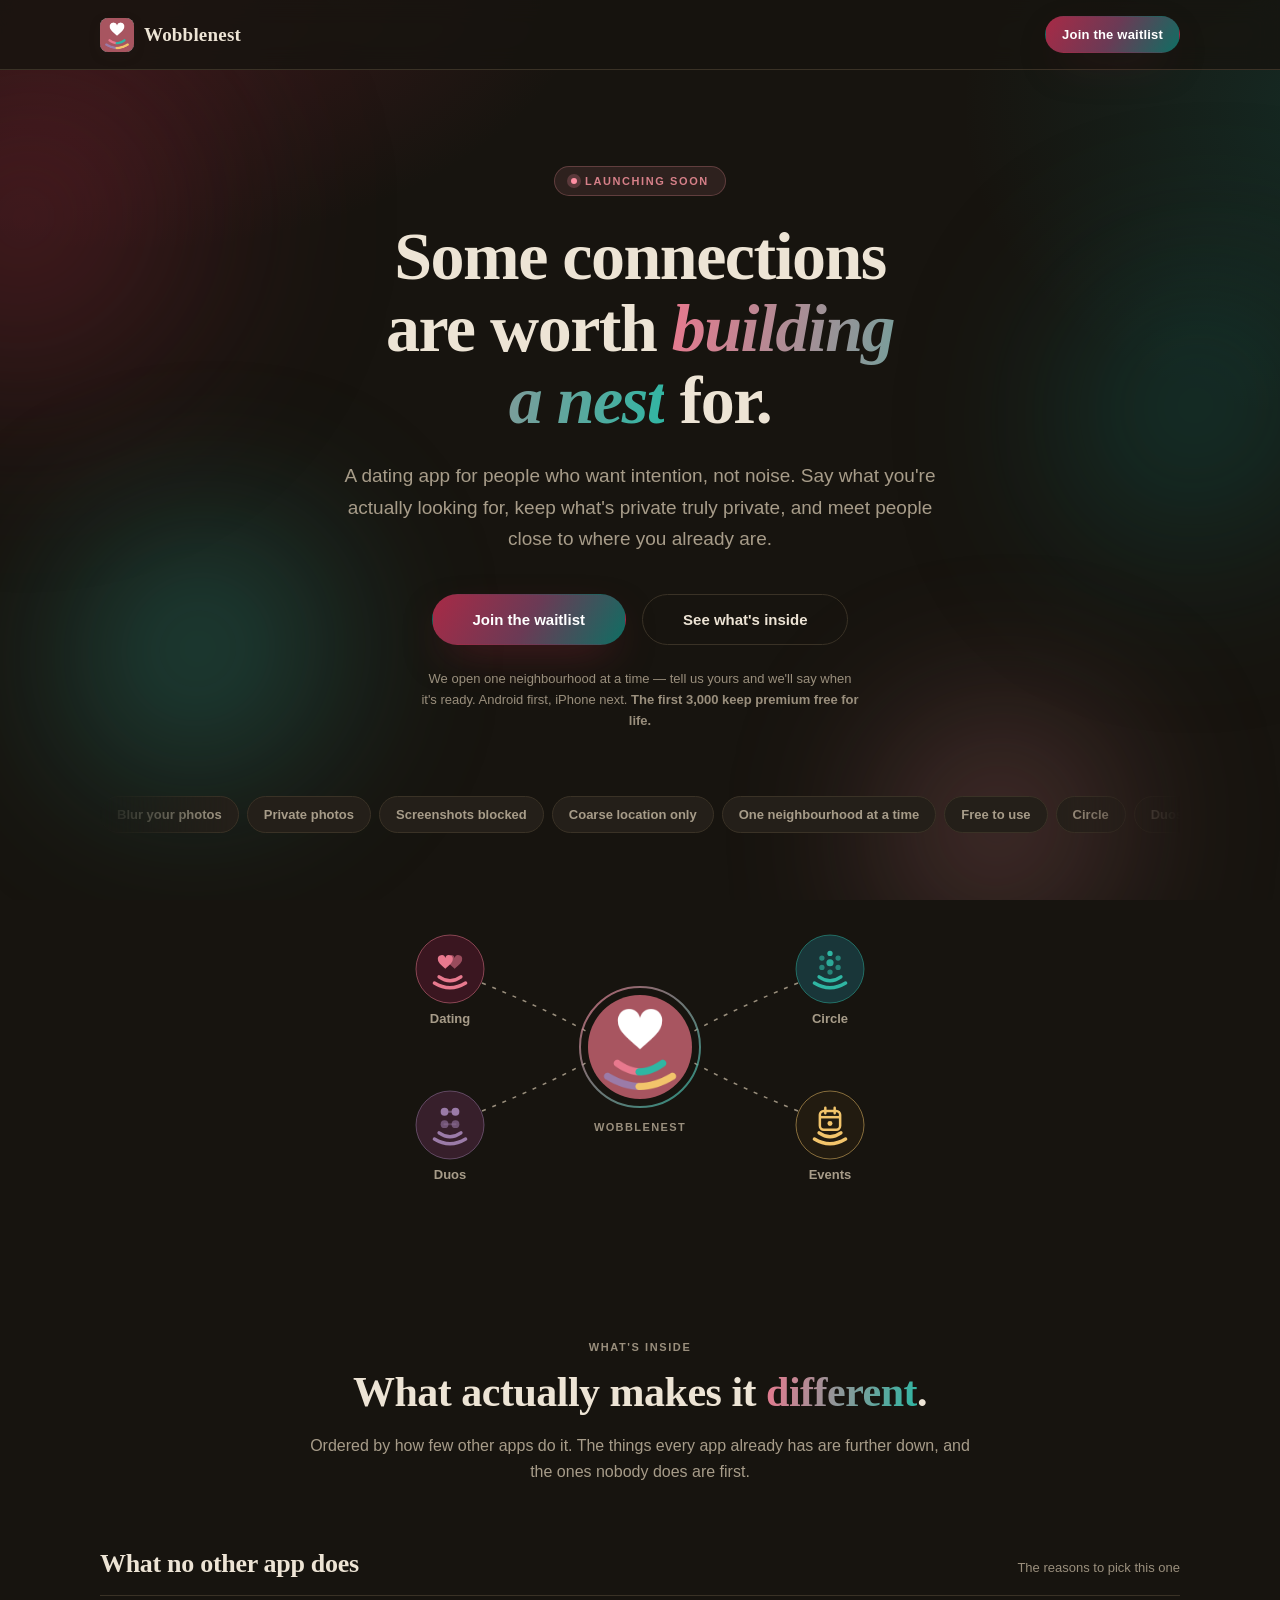
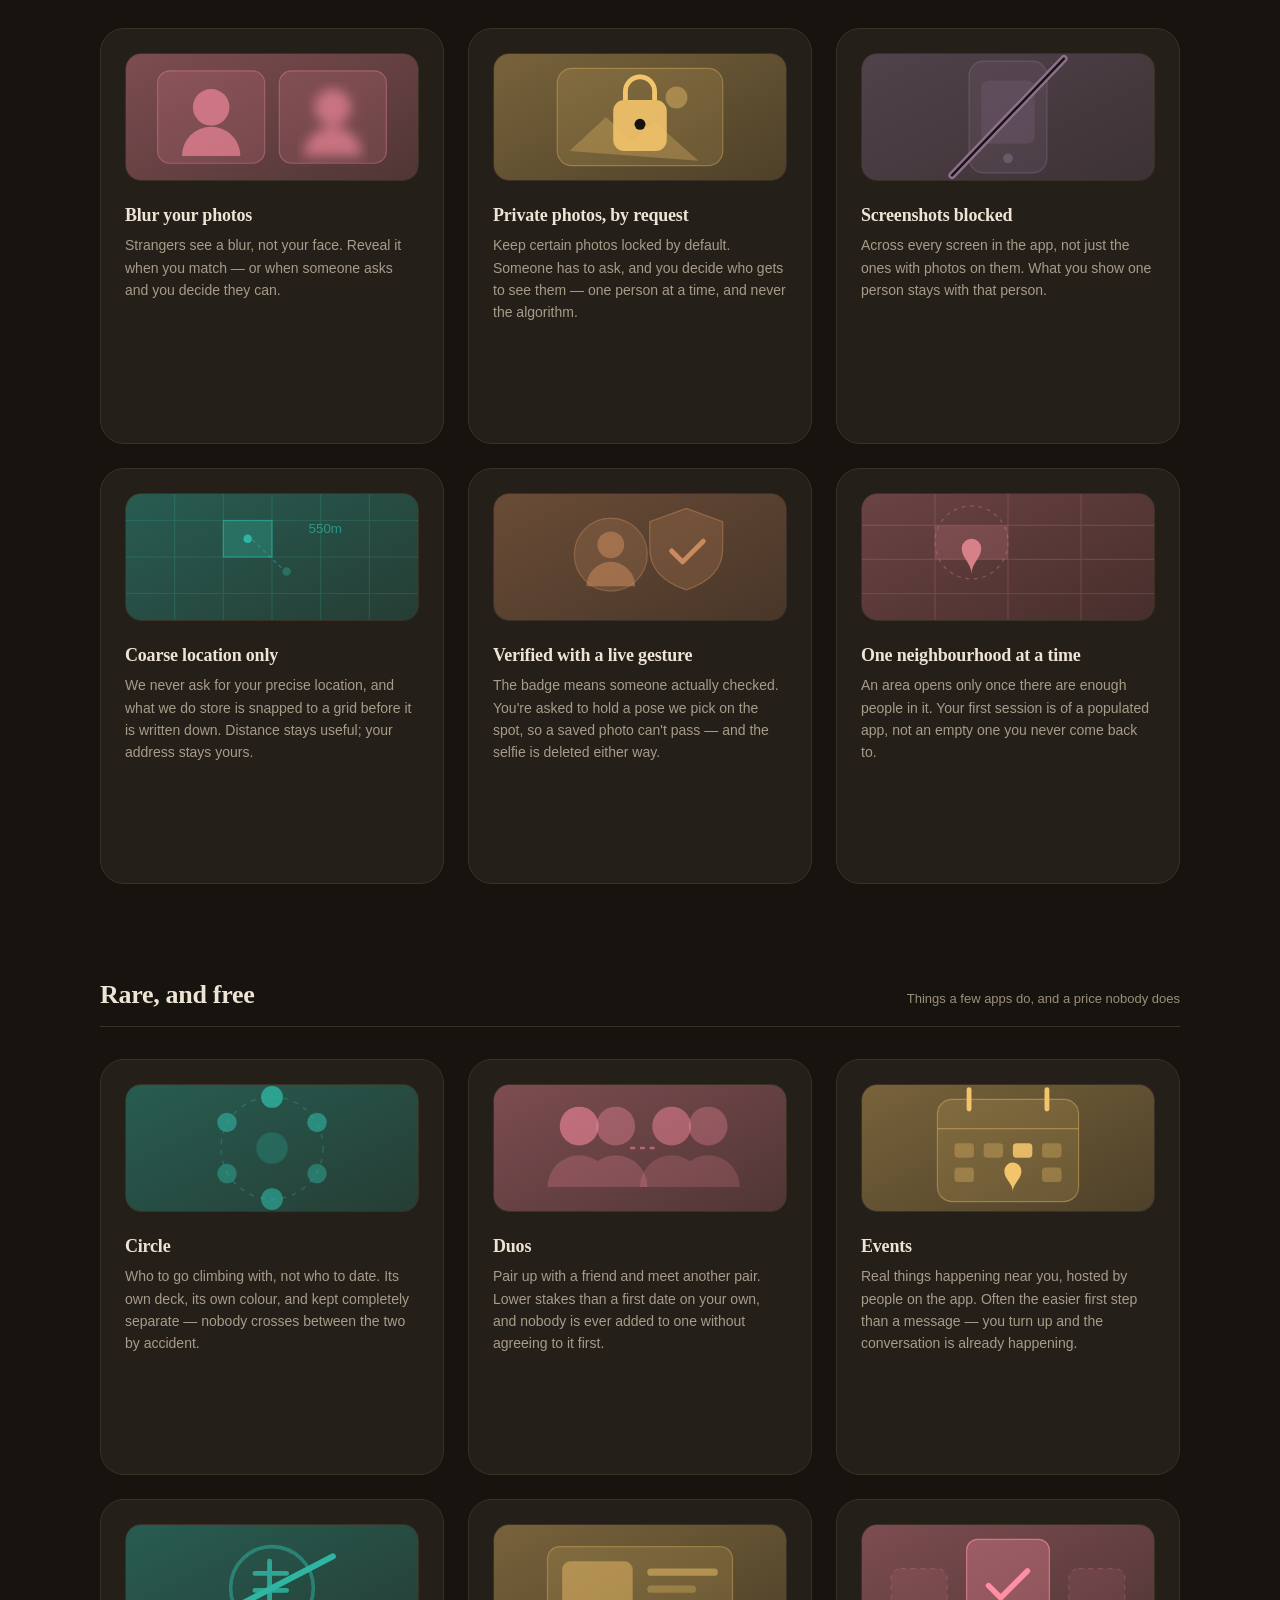
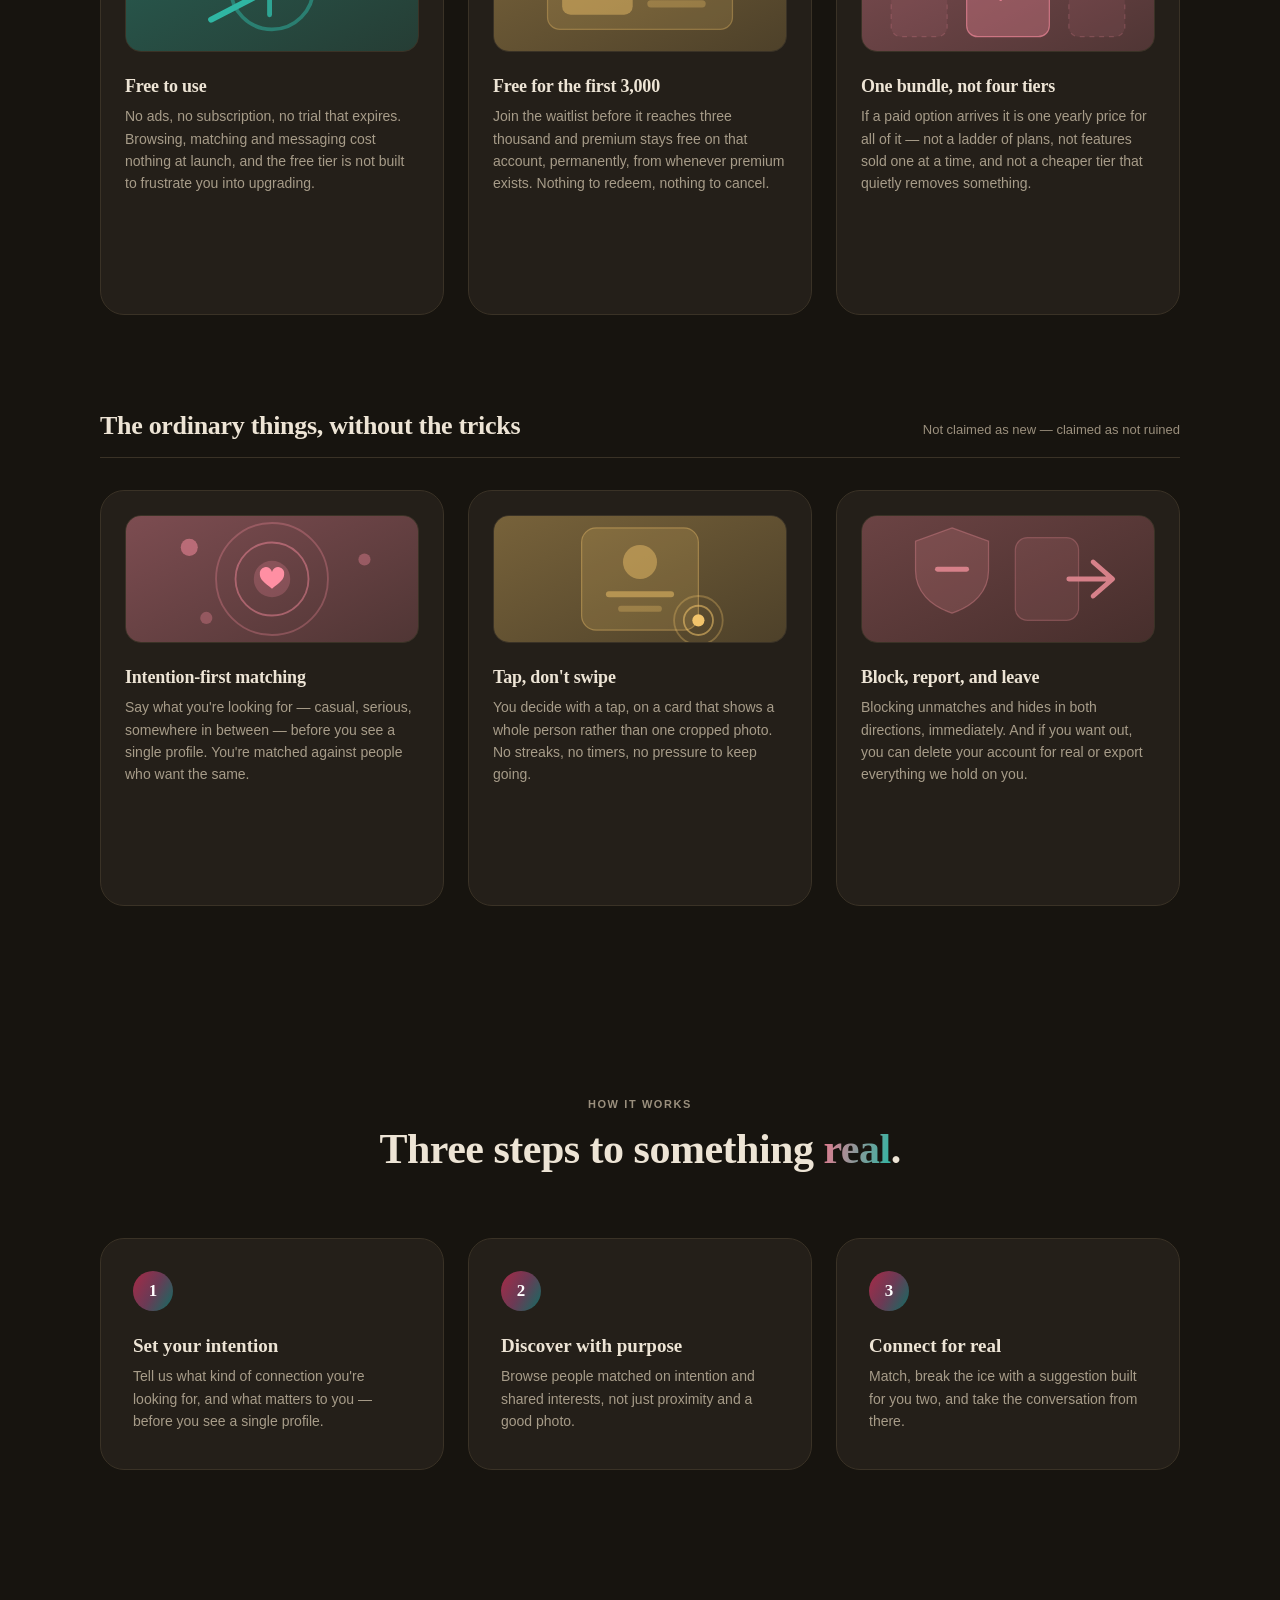
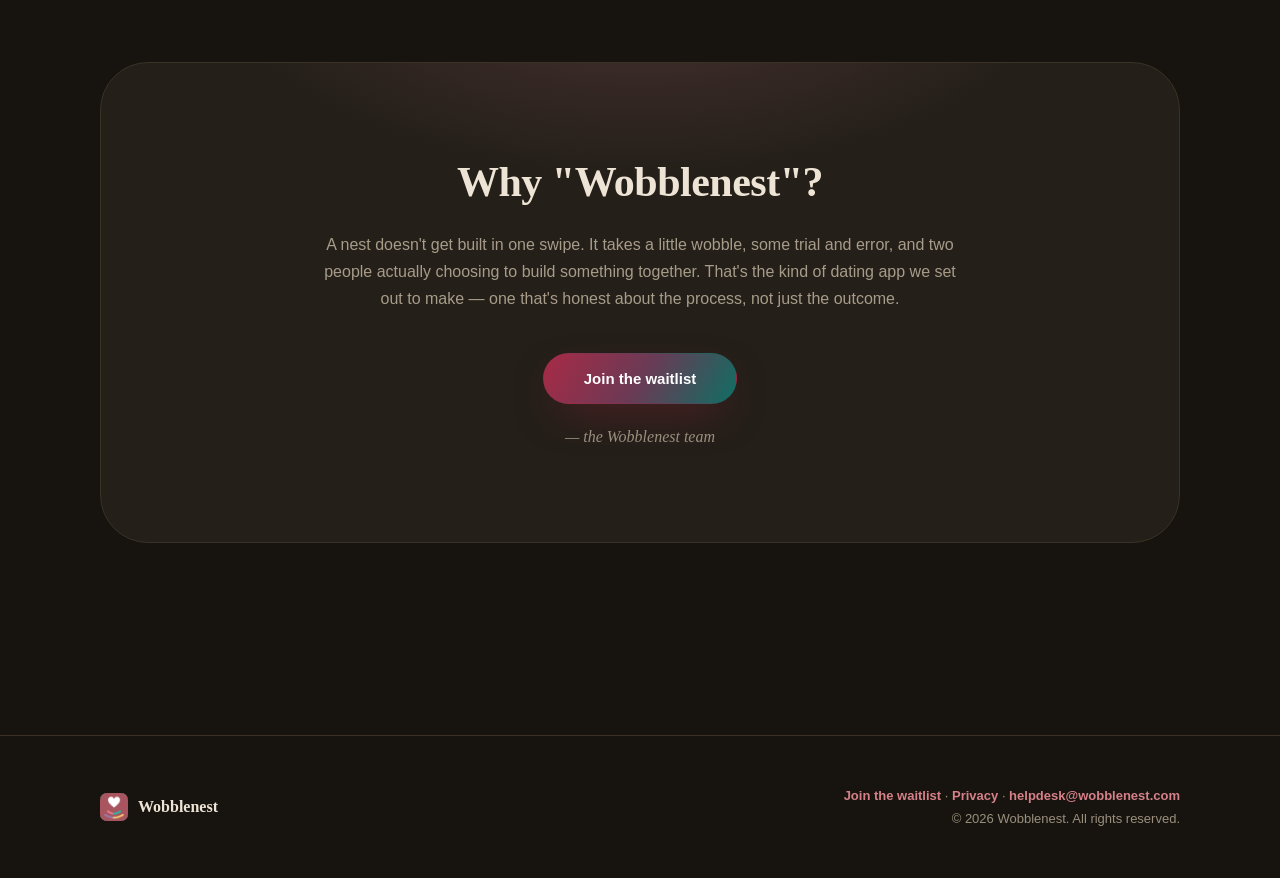
==== commit 2bc8dc0a: "Four-colour parent mark, stacked Duos, and the founder offer THE PARENT NOW CARRIES THE CHILDREN. Th" ====
--- a/index.html
+++ b/index.html
@@ -11,7 +11,7 @@
 <meta property="og:description" content="A dating app built for real connection. Opening one neighbourhood at a time — join the waitlist." />
 <meta property="og:image" content="icon.png" />
 <meta property="og:type" content="website" />
-<link rel="stylesheet" href="styles.css?v=5" />
+<link rel="stylesheet" href="styles.css?v=6" />
 </head>
 <body>
 
@@ -47,7 +47,7 @@
     </div>
     <p class="cta-note">
       We open one neighbourhood at a time — tell us yours and we'll say when it's ready.
-      Android first, iPhone next.
+      Android first, iPhone next. <strong>The first 3,000 keep premium free for life.</strong>
     </p>
 
     <!-- The list is written twice so the marquee can shift by exactly half its width and
@@ -82,7 +82,7 @@
 
         <g class="sys-node">
           <circle cx="150" cy="228" r="34" fill="#371F2B" stroke="#9B7BA8" stroke-opacity=".5" />
-          <g transform="translate(125.03999999999999 203.04) scale(0.78)"><circle cx="26" cy="18" r="6" fill="#9B7BA8" fill-opacity="1"/><path d="M17 34a9 9 0 0 1 18 0Z" fill="#9B7BA8"/><circle cx="39" cy="18" r="6" fill="#9B7BA8" fill-opacity="0.6"/><path d="M30 34a9 9 0 0 1 18 0Z" fill="#9B7BA8" fill-opacity=".6"/> <path d="M18 42q14 10 28 0" fill="none" stroke="#9B7BA8" stroke-width="4.4" stroke-linecap="round"/> <path d="M12 50q20 12 40 0" fill="none" stroke="#9B7BA8" stroke-width="4.4" stroke-linecap="round"/></g>
+          <g transform="translate(125.03999999999999 203.04) scale(0.78)"><circle cx="25" cy="15" r="5" fill="#9B7BA8" fill-opacity="1"/><circle cx="39" cy="15" r="5" fill="#9B7BA8" fill-opacity="1"/><path d="M25 15h14" stroke="#9B7BA8" stroke-width="2.6" stroke-opacity=".55" stroke-linecap="round"/><circle cx="25" cy="31" r="5" fill="#9B7BA8" fill-opacity="0.58"/><circle cx="39" cy="31" r="5" fill="#9B7BA8" fill-opacity="0.58"/><path d="M25 31h14" stroke="#9B7BA8" stroke-width="2.6" stroke-opacity=".34" stroke-linecap="round"/> <path d="M18 42q14 10 28 0" fill="none" stroke="#9B7BA8" stroke-width="4.4" stroke-linecap="round"/> <path d="M12 50q20 12 40 0" fill="none" stroke="#9B7BA8" stroke-width="4.4" stroke-linecap="round"/></g>
           <text class="sys-label" x="150" y="282">Duos</text>
         </g>
 
@@ -166,7 +166,7 @@
     <div class="cluster">
       <div class="cluster-head">
         <h3>Rare, and free</h3>
-        <span>Things a few apps do, and the price nobody does</span>
+        <span>Things a few apps do, and a price nobody does</span>
       </div>
       <div class="grid">
 
@@ -199,7 +199,7 @@
             </svg>
           </div>
           <h4>Free to use</h4>
-          <p>Not a trial, and not a tier crippled to make you upgrade. Browsing, matching and messaging work without paying anything.</p>
+          <p>No ads, no subscription, no trial that expires. Browsing, matching and messaging cost nothing at launch, and the free tier is not built to frustrate you into upgrading.</p>
         </div>
 
         <div class="card">
@@ -214,8 +214,8 @@
               <rect x="126" y="70" width="48" height="6" rx="3" fill="currentColor" fill-opacity=".3"/>
             </svg>
           </div>
-          <h4>Ads you can live with</h4>
-          <p>A card in the deck now and then, the size of a profile. No full-screen takeovers, nothing interrupting a conversation, and nothing that follows you off the app.</p>
+          <h4>Free for the first 3,000</h4>
+          <p>Join the waitlist before it reaches three thousand and premium stays free on that account, permanently, from whenever premium exists. Nothing to redeem, nothing to cancel.</p>
         </div>
 
         <div class="card">
@@ -230,7 +230,7 @@
             </svg>
           </div>
           <h4>One bundle, not four tiers</h4>
-          <p>When a paid option arrives it is one yearly price that turns the ads off — not a ladder of plans, and not features sold one at a time.</p>
+          <p>If a paid option arrives it is one yearly price for all of it — not a ladder of plans, not features sold one at a time, and not a cheaper tier that quietly removes something.</p>
         </div>
 
       </div>
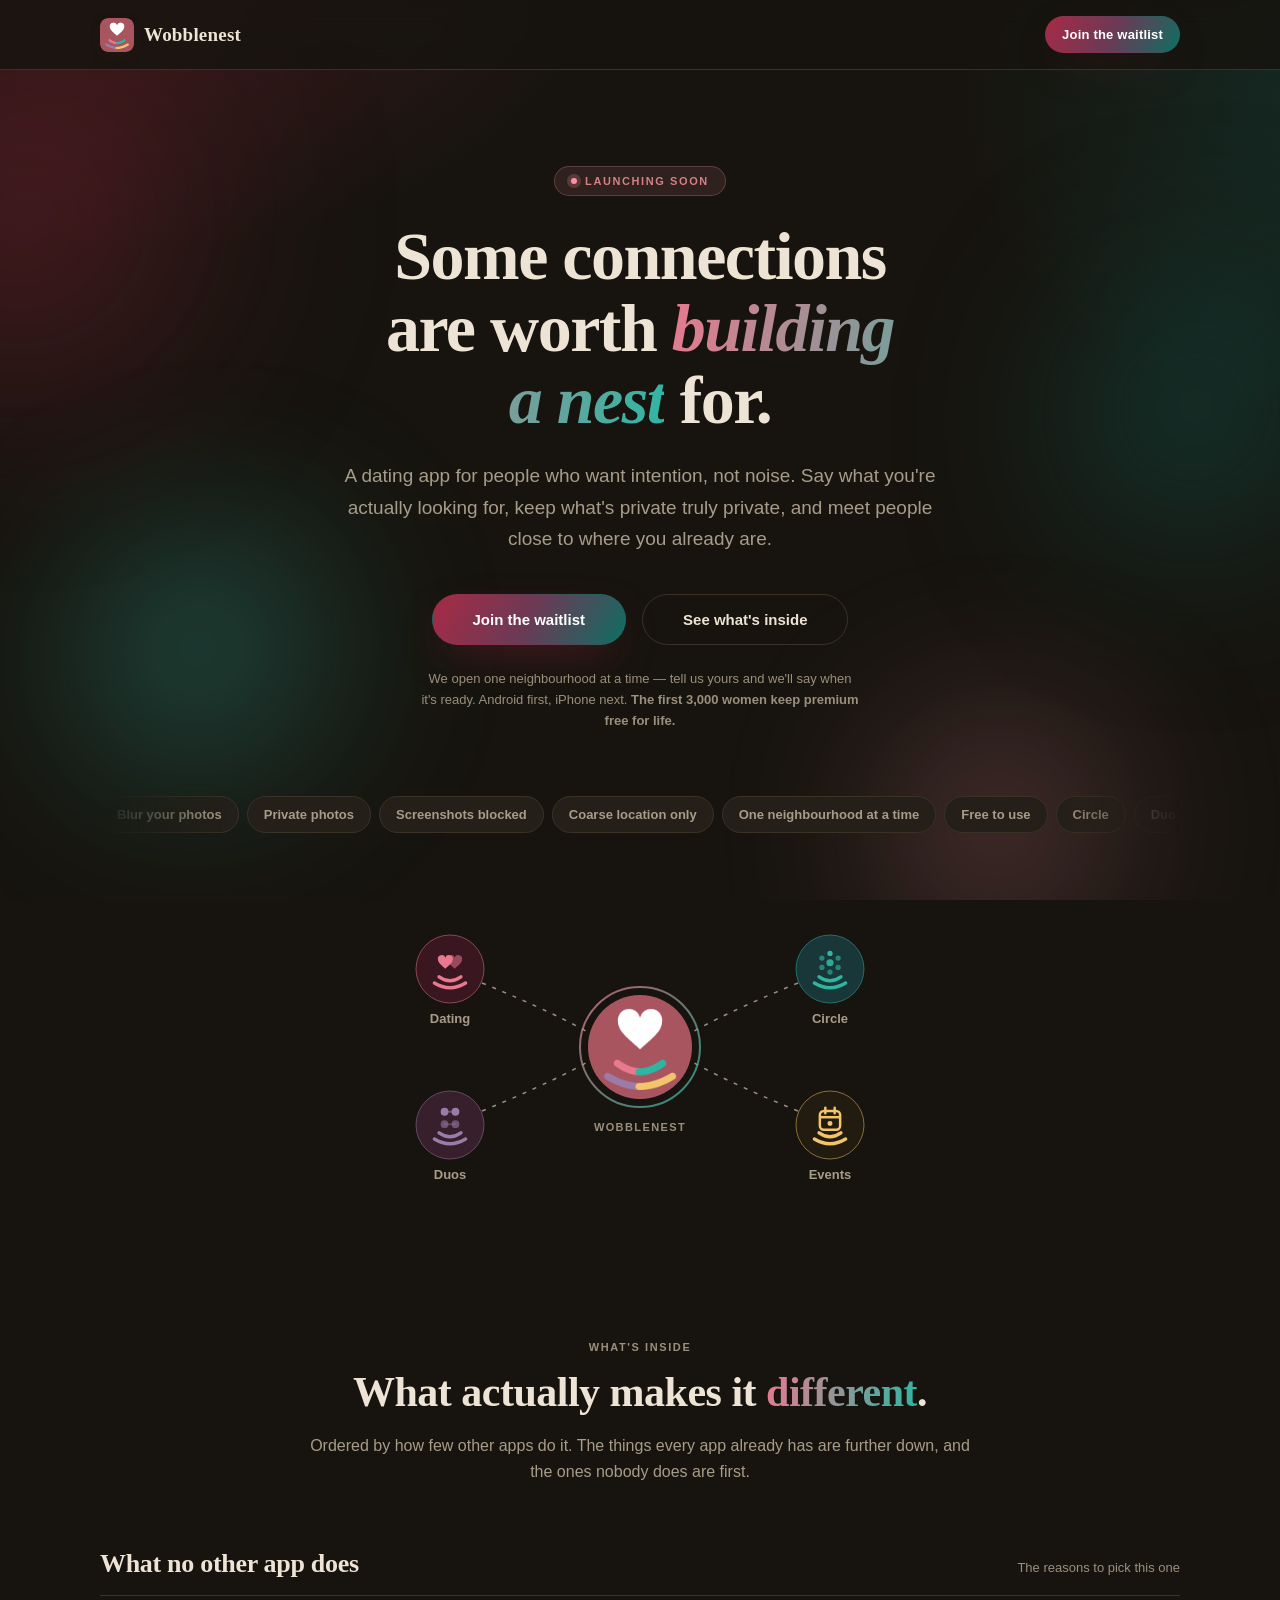
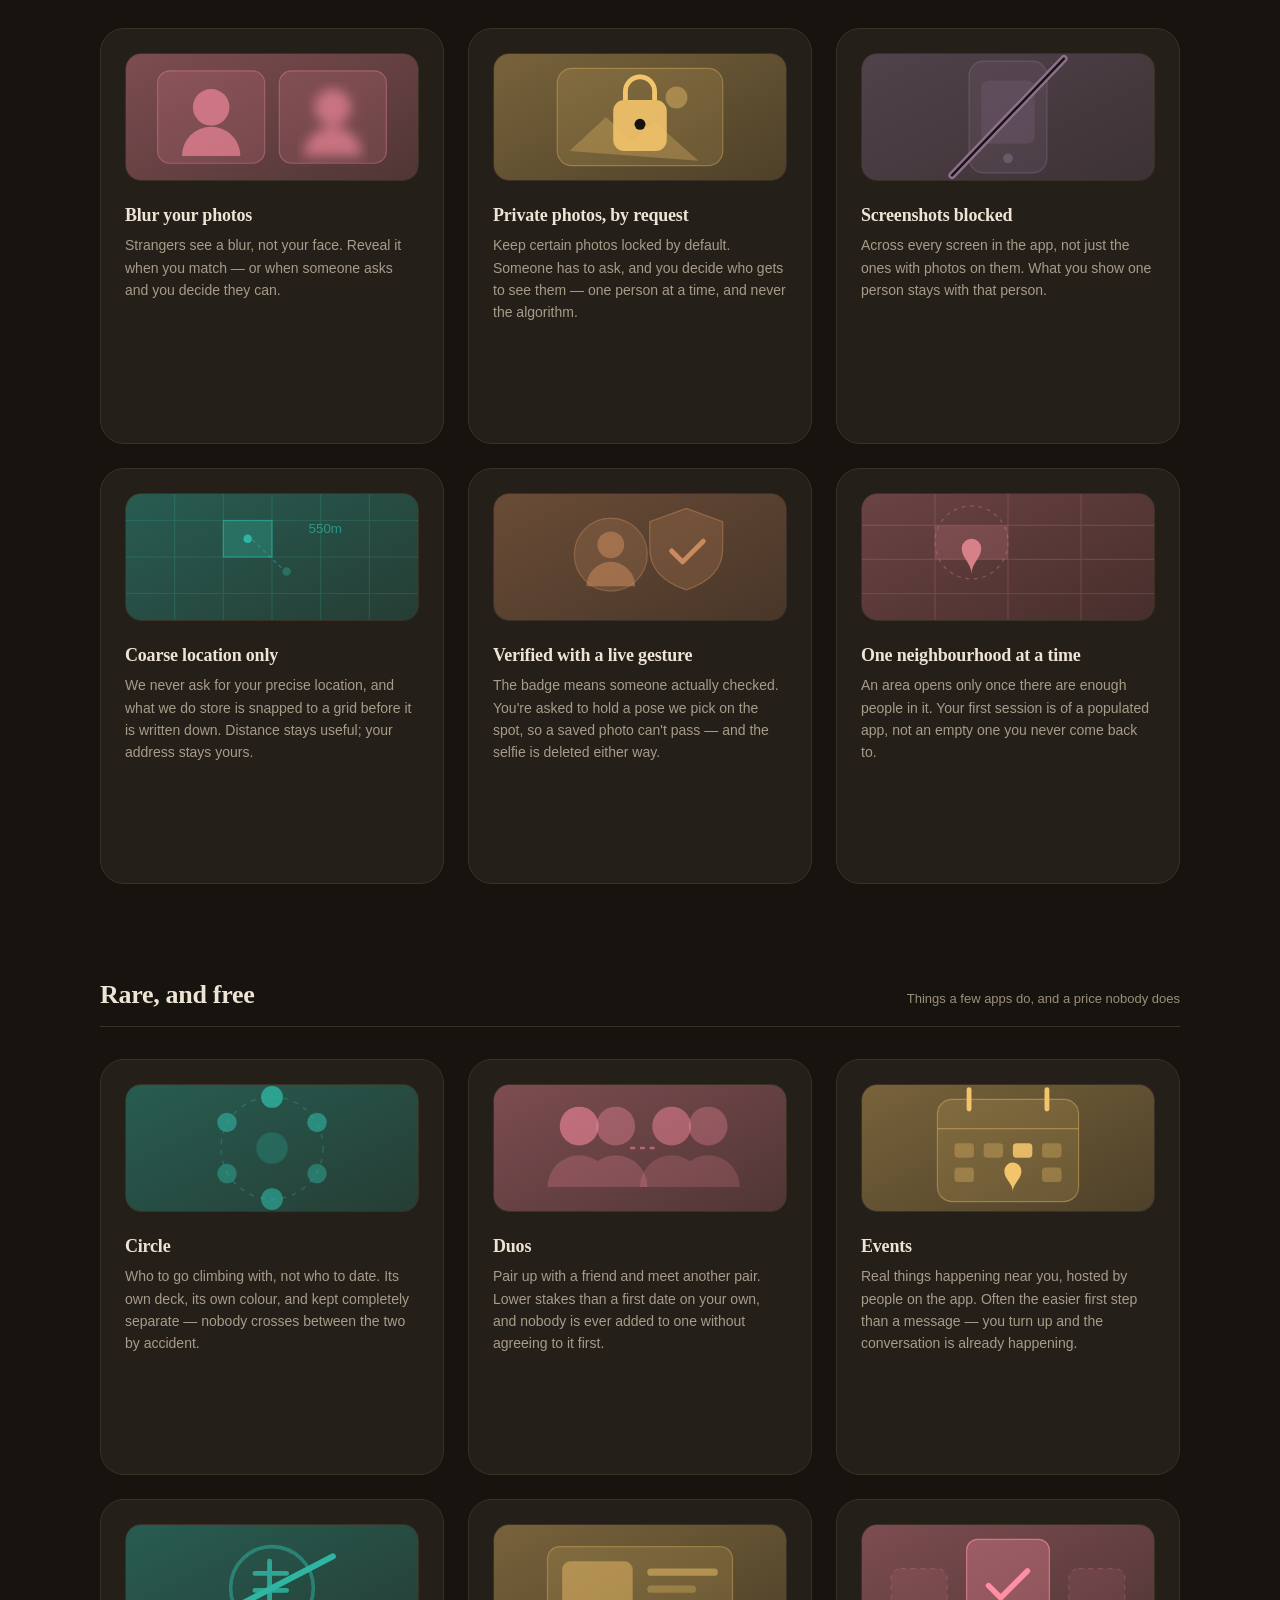
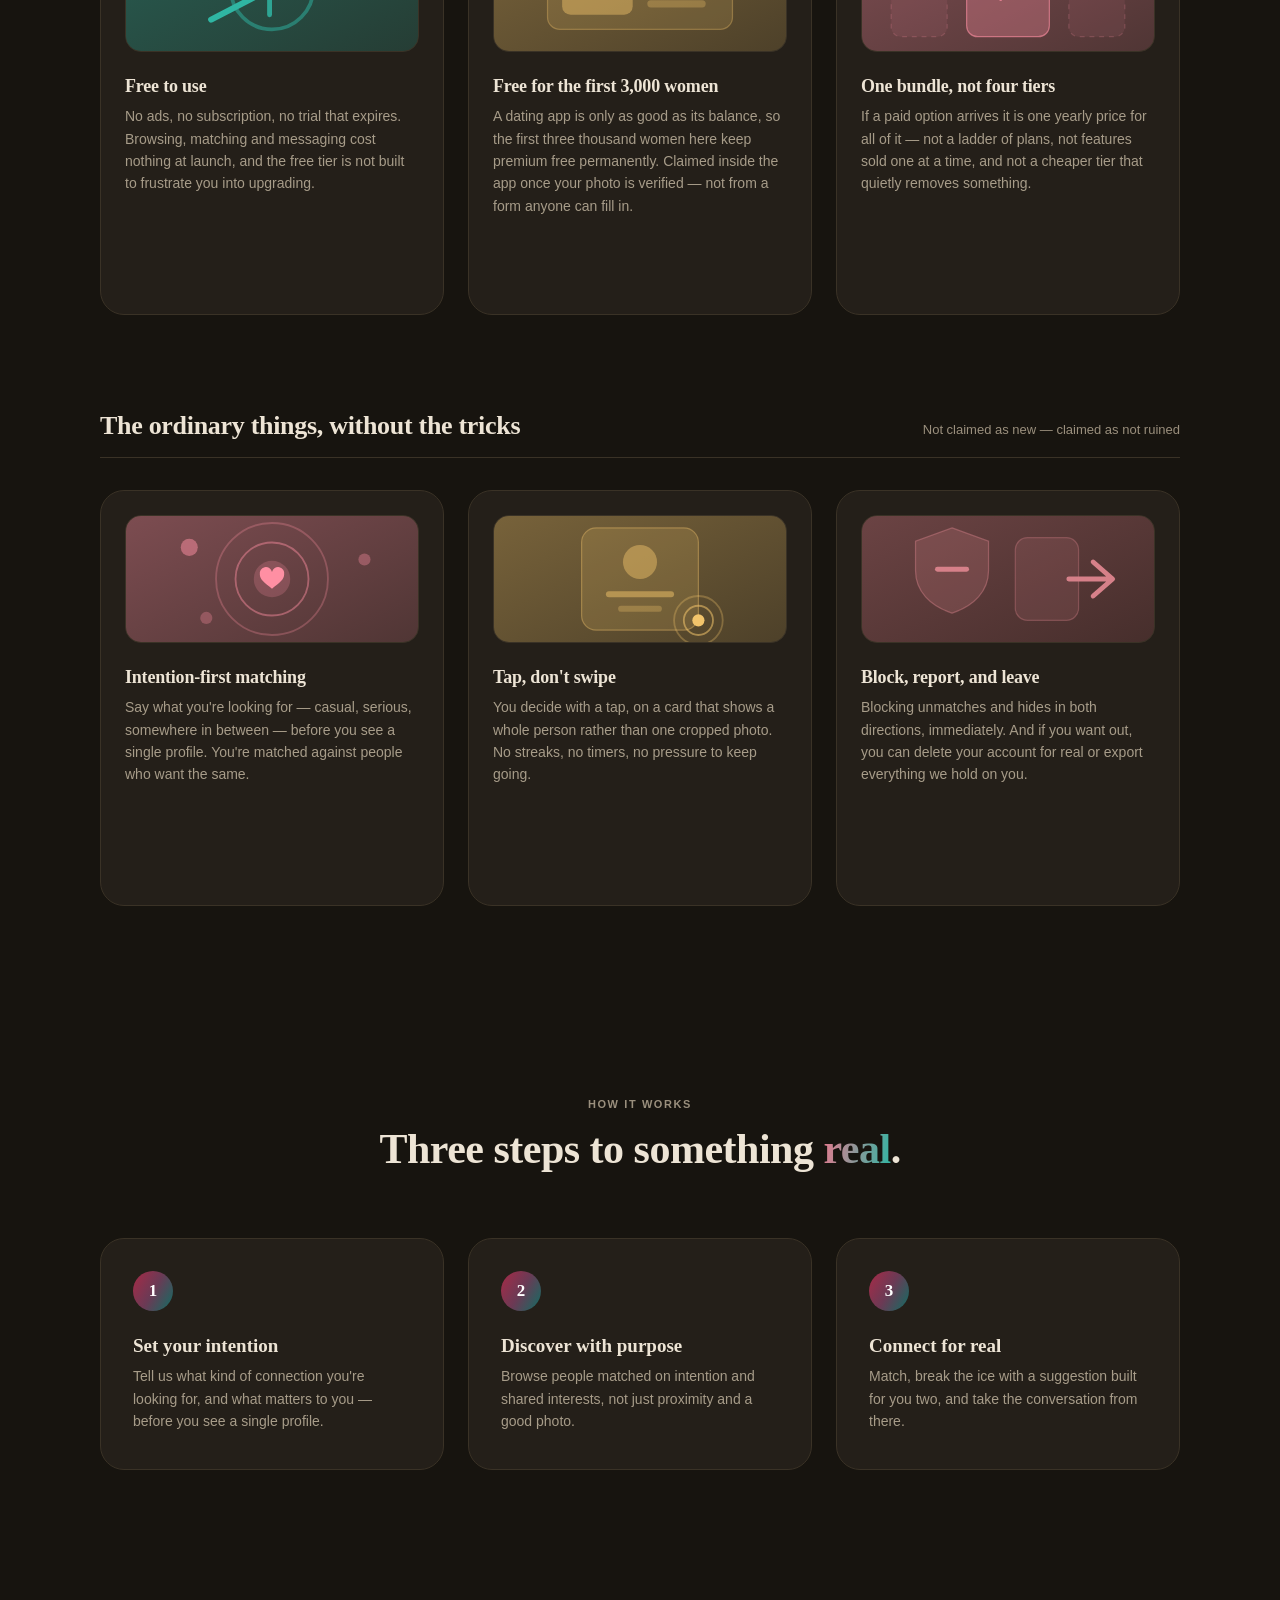
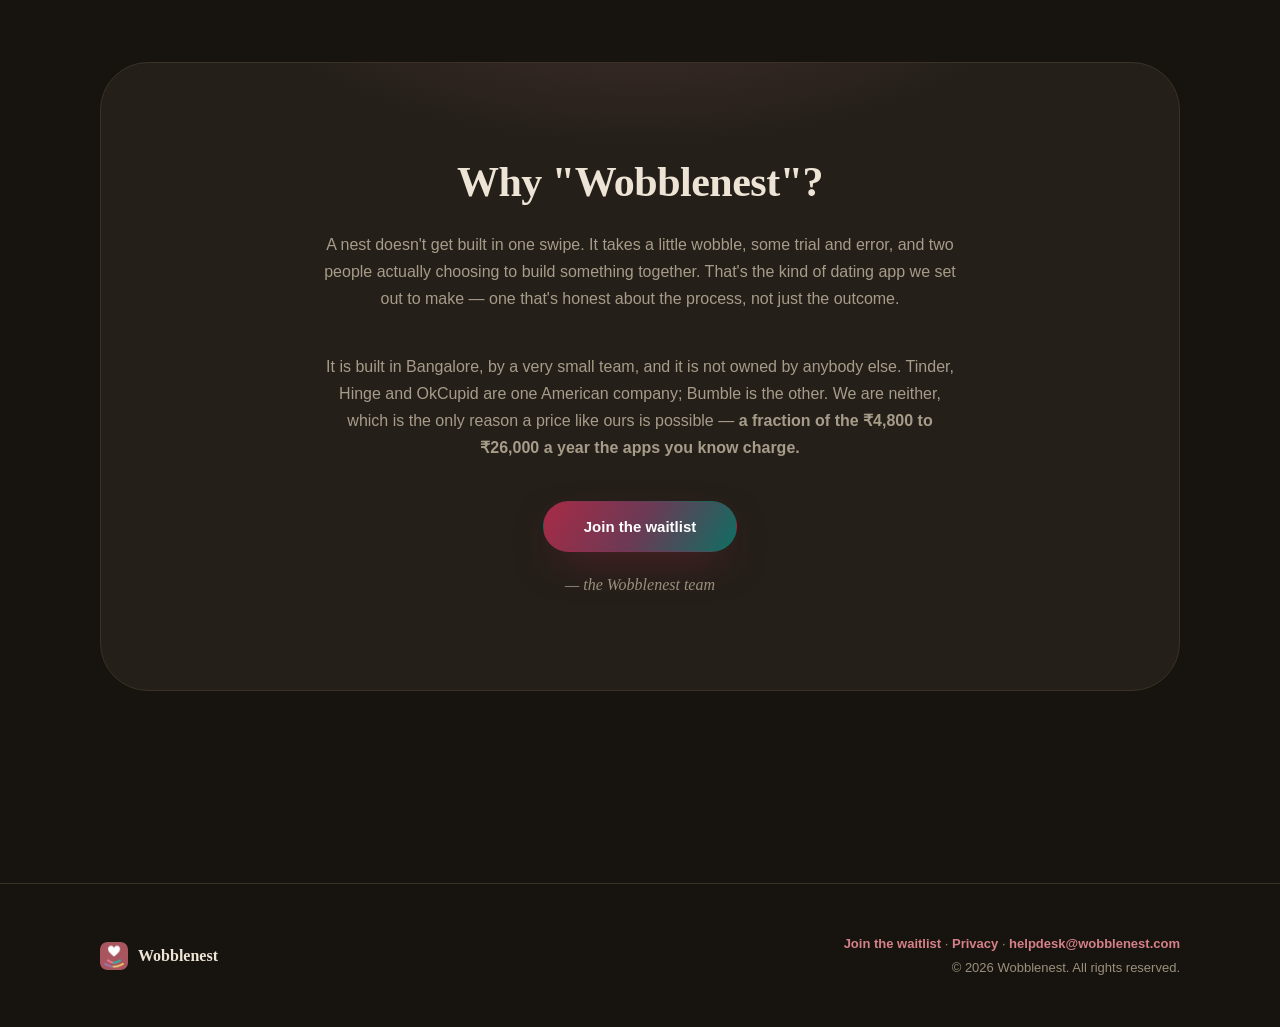
==== commit 7baa09d0: "The founder offer is for women, and claimed in the app The owner's call, and the pub-door reasoning " ====
--- a/index.html
+++ b/index.html
@@ -47,7 +47,7 @@
     </div>
     <p class="cta-note">
       We open one neighbourhood at a time — tell us yours and we'll say when it's ready.
-      Android first, iPhone next. <strong>The first 3,000 keep premium free for life.</strong>
+      Android first, iPhone next. <strong>The first 3,000 women keep premium free for life.</strong>
     </p>
 
     <!-- The list is written twice so the marquee can shift by exactly half its width and
@@ -214,8 +214,8 @@
               <rect x="126" y="70" width="48" height="6" rx="3" fill="currentColor" fill-opacity=".3"/>
             </svg>
           </div>
-          <h4>Free for the first 3,000</h4>
-          <p>Join the waitlist before it reaches three thousand and premium stays free on that account, permanently, from whenever premium exists. Nothing to redeem, nothing to cancel.</p>
+          <h4>Free for the first 3,000 women</h4>
+          <p>A dating app is only as good as its balance, so the first three thousand women here keep premium free permanently. Claimed inside the app once your photo is verified — not from a form anyone can fill in.</p>
         </div>
 
         <div class="card">
@@ -304,6 +304,12 @@
           kind of dating app we set out to make — one that's honest about the process,
           not just the outcome.
         </p>
+        <p>
+          It is built in Bangalore, by a very small team, and it is not owned by anybody
+          else. Tinder, Hinge and OkCupid are one American company; Bumble is the other.
+          We are neither, which is the only reason a price like ours is possible —
+          <strong>a fraction of the ₹4,800 to ₹26,000 a year the apps you know charge.</strong>
+        </p>
         <div class="cta-row">
           <a class="btn btn-primary" href="waitlist.html">Join the waitlist</a>
         </div>
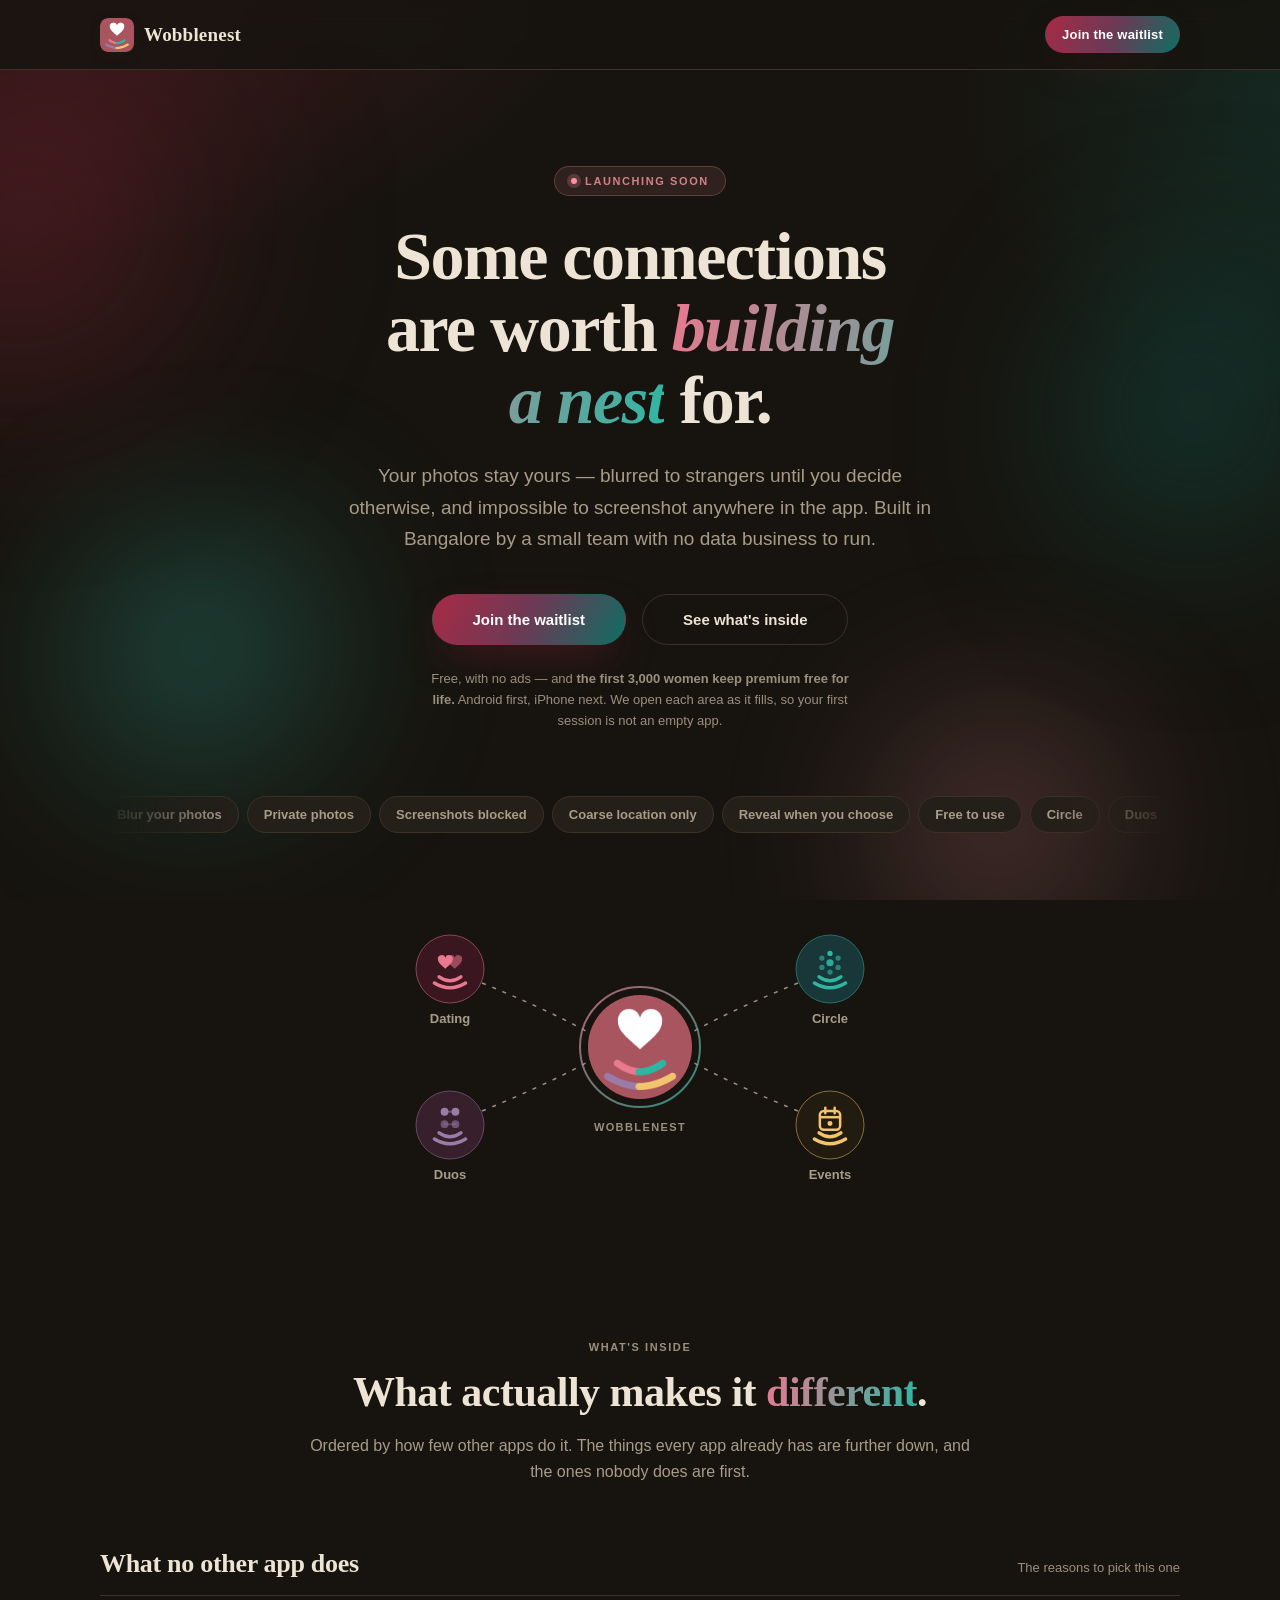
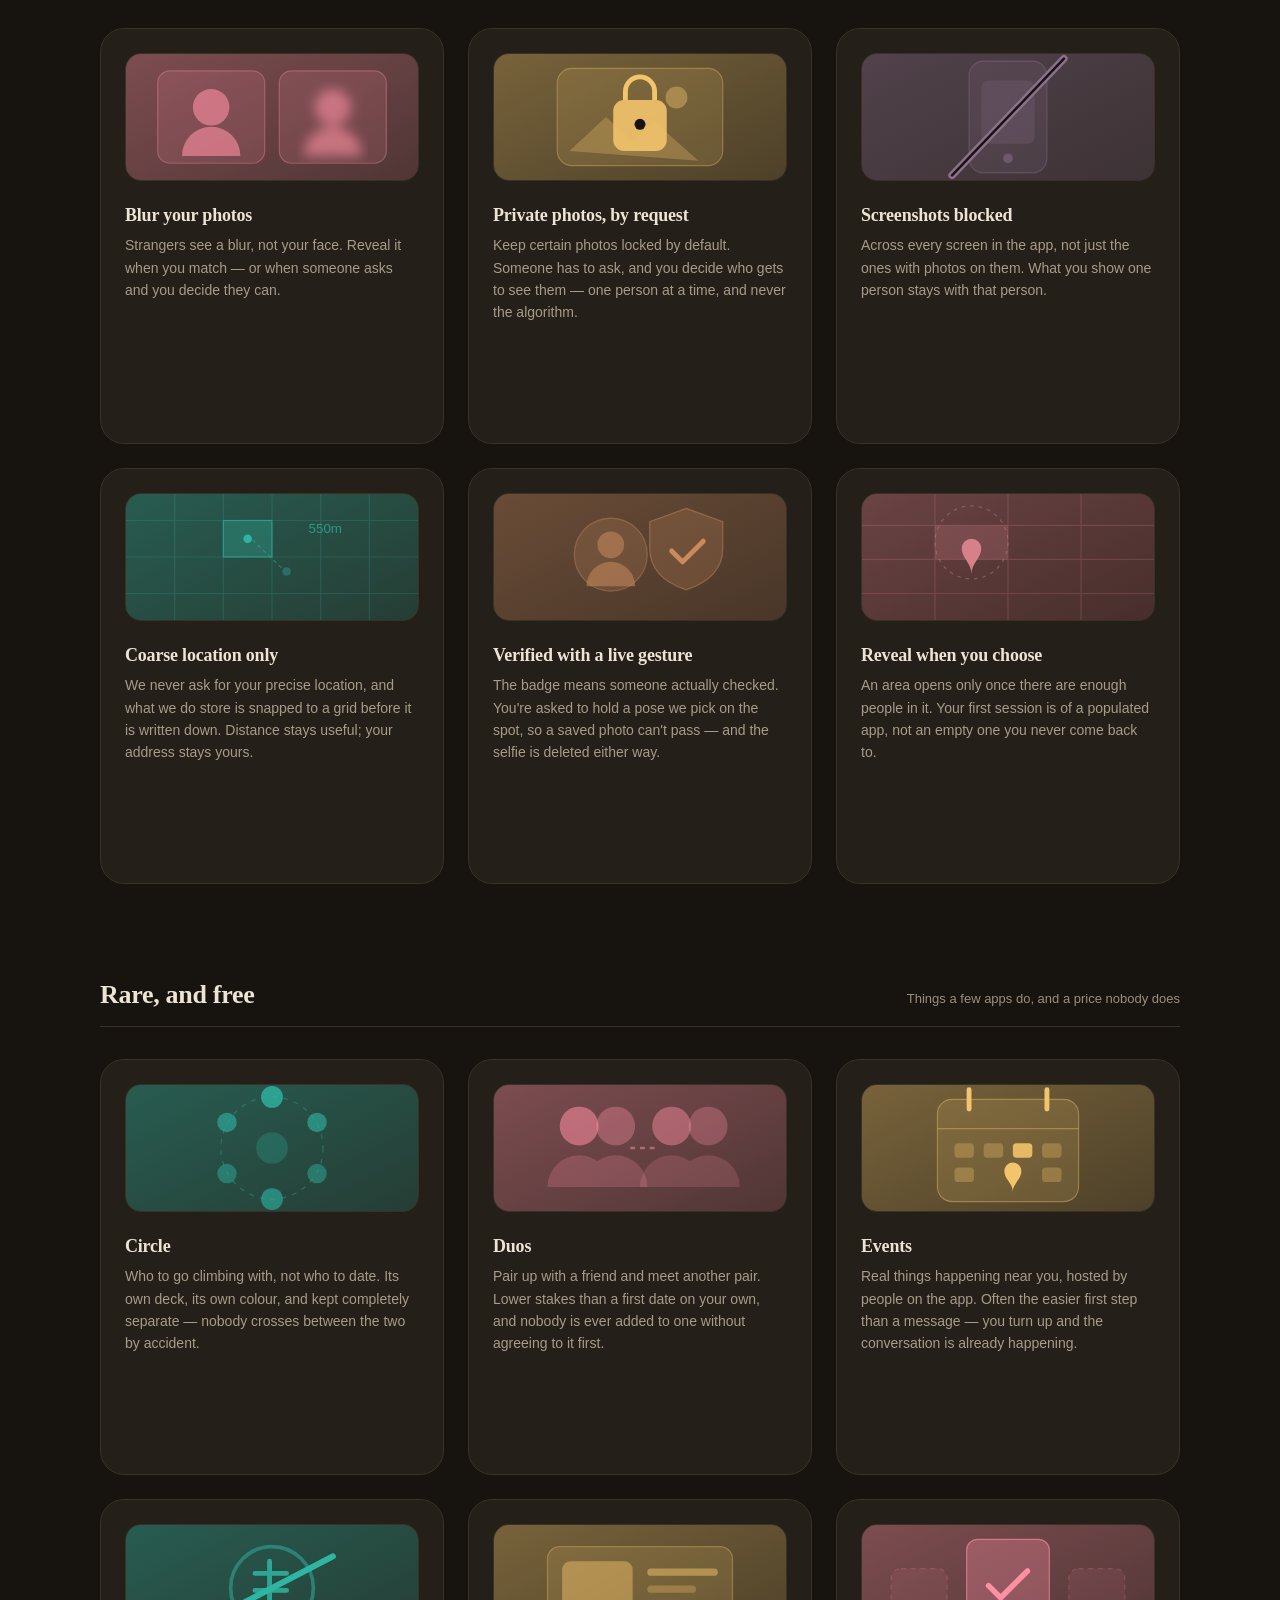
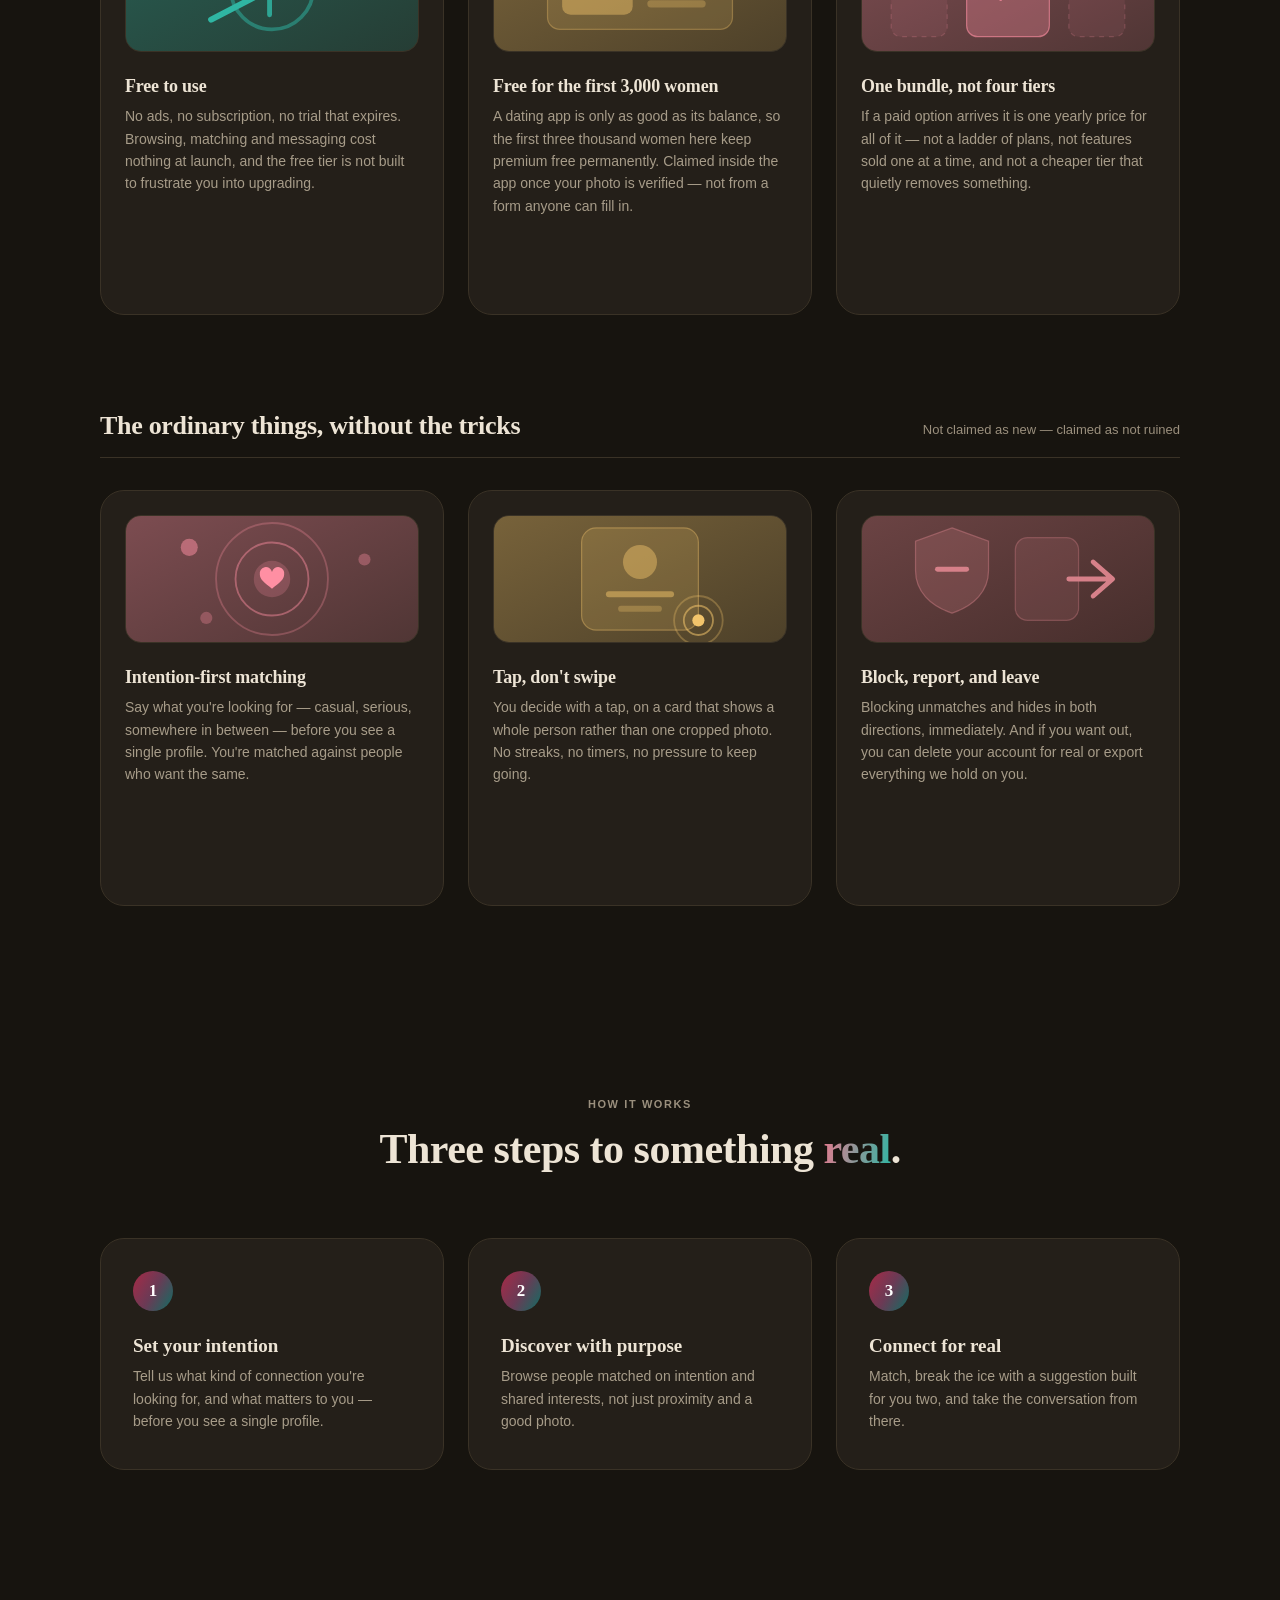
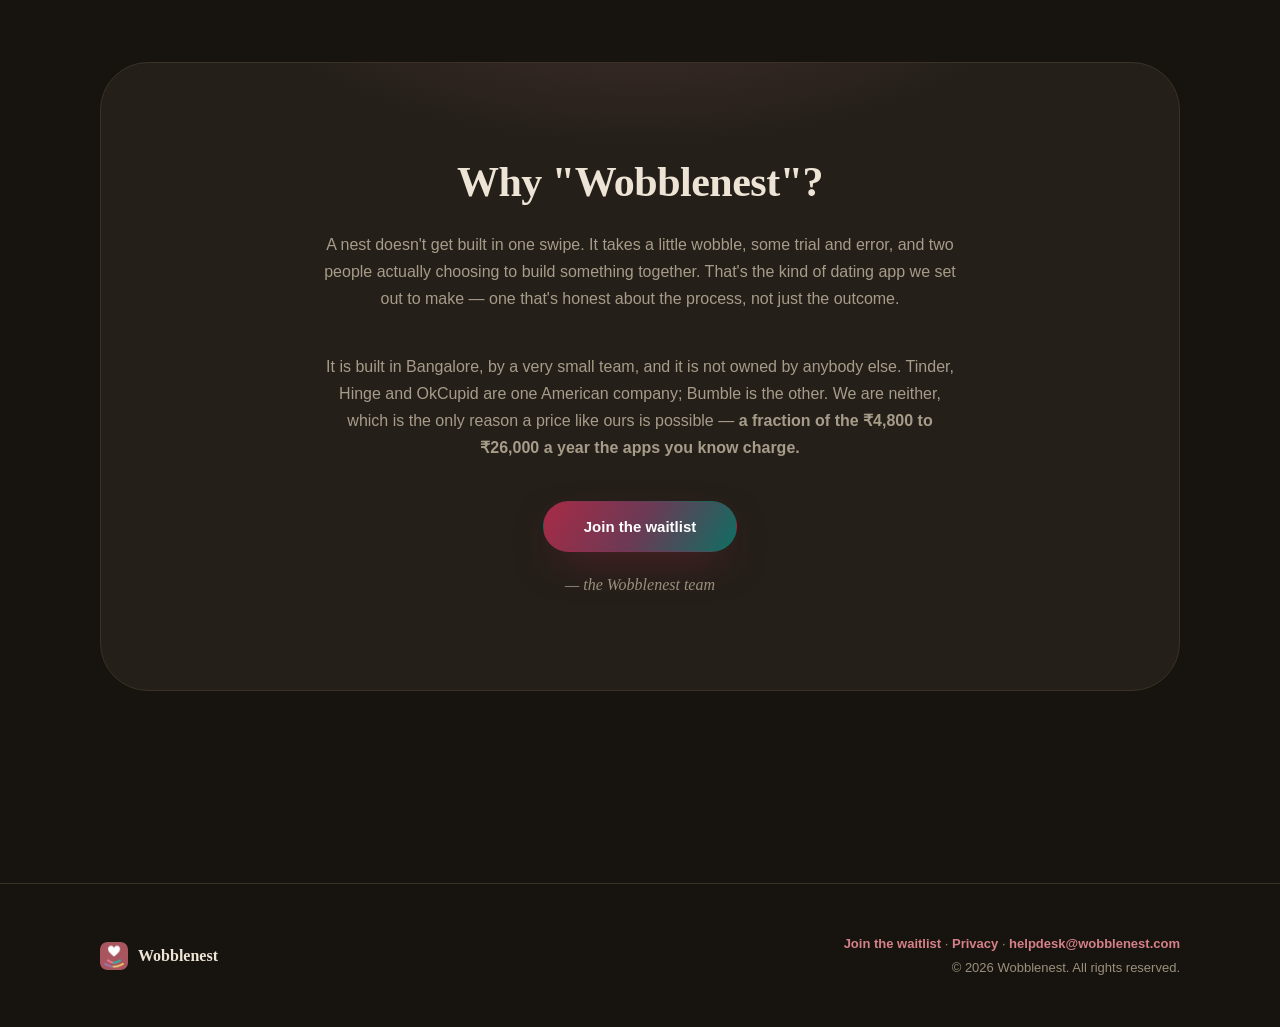
==== commit cb120217: "Stop leading with the rollout strategy "Dating that opens one neighbourhood at a time" was the headl" ====
--- a/index.html
+++ b/index.html
@@ -4,11 +4,11 @@
 <meta charset="UTF-8" />
 <meta name="viewport" content="width=device-width, initial-scale=1.0" />
 <title>Wobblenest — Dating with intention</title>
-<meta name="description" content="Wobblenest is a dating app built for real connection — say what you're looking for, keep your face private until you choose, and meet people close to where you already are. Join the waitlist." />
+<meta name="description" content="Wobblenest is a dating app where your photos stay yours — blurred to strangers until you choose, and impossible to screenshot. Built in Bangalore. Free, with no ads." />
 <meta name="theme-color" content="#A85560" />
 <link rel="icon" type="image/png" href="favicon.png" />
 <meta property="og:title" content="Wobblenest — Dating with intention" />
-<meta property="og:description" content="A dating app built for real connection. Opening one neighbourhood at a time — join the waitlist." />
+<meta property="og:description" content="Your photos stay yours — blurred until you choose, and impossible to screenshot. Built in Bangalore, free, no ads." />
 <meta property="og:image" content="icon.png" />
 <meta property="og:type" content="website" />
 <link rel="stylesheet" href="styles.css?v=6" />
@@ -37,24 +37,25 @@
     <span class="eyebrow"><span class="dot"></span>LAUNCHING SOON</span>
     <h1>Some connections are worth <em class="grad">building a nest</em> for.</h1>
     <p class="lede">
-      A dating app for people who want intention, not noise. Say what you're actually
-      looking for, keep what's private truly private, and meet people close to where you
-      already are.
+      Your photos stay yours — blurred to strangers until you decide otherwise, and
+      impossible to screenshot anywhere in the app. Built in Bangalore by a small team with
+      no data business to run.
     </p>
     <div class="cta-row">
       <a class="btn btn-primary" href="waitlist.html">Join the waitlist</a>
       <a class="btn btn-ghost" href="#features">See what's inside</a>
     </div>
     <p class="cta-note">
-      We open one neighbourhood at a time — tell us yours and we'll say when it's ready.
-      Android first, iPhone next. <strong>The first 3,000 women keep premium free for life.</strong>
+      Free, with no ads — and <strong>the first 3,000 women keep premium free for life.</strong>
+      Android first, iPhone next. We open each area as it fills, so your first session is not
+      an empty app.
     </p>
 
     <!-- The list is written twice so the marquee can shift by exactly half its width and
          loop without a visible seam. aria-hidden on the duplicate: a screen reader should
          hear each of these once, not twice. -->
     <div class="rail" aria-label="What's inside Wobblenest">
-      <div class="rail-track"><span>Blur your photos</span><span>Private photos</span><span>Screenshots blocked</span><span>Coarse location only</span><span>One neighbourhood at a time</span><span>Free to use</span><span>Circle</span><span>Duos</span><span>Events near you</span><span>Verified profiles</span><span>No tiers</span><span>No swiping</span><span aria-hidden="true">Blur your photos</span><span aria-hidden="true">Private photos</span><span aria-hidden="true">Screenshots blocked</span><span aria-hidden="true">Coarse location only</span><span aria-hidden="true">One neighbourhood at a time</span><span aria-hidden="true">Free to use</span><span aria-hidden="true">Circle</span><span aria-hidden="true">Duos</span><span aria-hidden="true">Events near you</span><span aria-hidden="true">Verified profiles</span><span aria-hidden="true">No tiers</span><span aria-hidden="true">No swiping</span></div>
+      <div class="rail-track"><span>Blur your photos</span><span>Private photos</span><span>Screenshots blocked</span><span>Coarse location only</span><span>Reveal when you choose</span><span>Free to use</span><span>Circle</span><span>Duos</span><span>Events near you</span><span>Verified profiles</span><span>No tiers</span><span>No swiping</span><span aria-hidden="true">Blur your photos</span><span aria-hidden="true">Private photos</span><span aria-hidden="true">Screenshots blocked</span><span aria-hidden="true">Coarse location only</span><span aria-hidden="true">Reveal when you choose</span><span aria-hidden="true">Free to use</span><span aria-hidden="true">Circle</span><span aria-hidden="true">Duos</span><span aria-hidden="true">Events near you</span><span aria-hidden="true">Verified profiles</span><span aria-hidden="true">No tiers</span><span aria-hidden="true">No swiping</span></div>
     </div>
 
     <!-- One app, four things inside it. Dating and Duos sit on the maroon side, Circle and
@@ -156,7 +157,7 @@
 
         <div class="card">
           <div class="art c-a2"><svg viewBox="0 0 240 120" preserveAspectRatio="xMidYMid slice" aria-hidden="true"><defs><linearGradient id="art6" x1="0" y1="0" x2="1" y2="1"><stop offset="0" stop-color="currentColor" stop-opacity=".30"/><stop offset="1" stop-color="currentColor" stop-opacity=".04"/></linearGradient></defs><rect width="240" height="120" fill="url(#art6)"/><g stroke="currentColor" stroke-opacity=".22"> <path d="M0 34h240M0 62h240M0 90h240M60 0v120M120 0v120M180 0v120"/> </g> <rect x="60" y="34" width="60" height="28" fill="currentColor" fill-opacity=".22"/> <circle cx="90" cy="48" r="30" fill="none" stroke="currentColor" stroke-opacity=".4" stroke-dasharray="3 4"/> <path d="M90 74c0-9 8-13 8-21a8 8 0 1 0-16 0c0 8 8 12 8 21Z" fill="currentColor"/> <circle cx="90" cy="52" r="3" fill="currentColor" fill-opacity=".25"/></svg></div>
-          <h4>One neighbourhood at a time</h4>
+          <h4>Reveal when you choose</h4>
           <p>An area opens only once there are enough people in it. Your first session is of a populated app, not an empty one you never come back to.</p>
         </div>
 
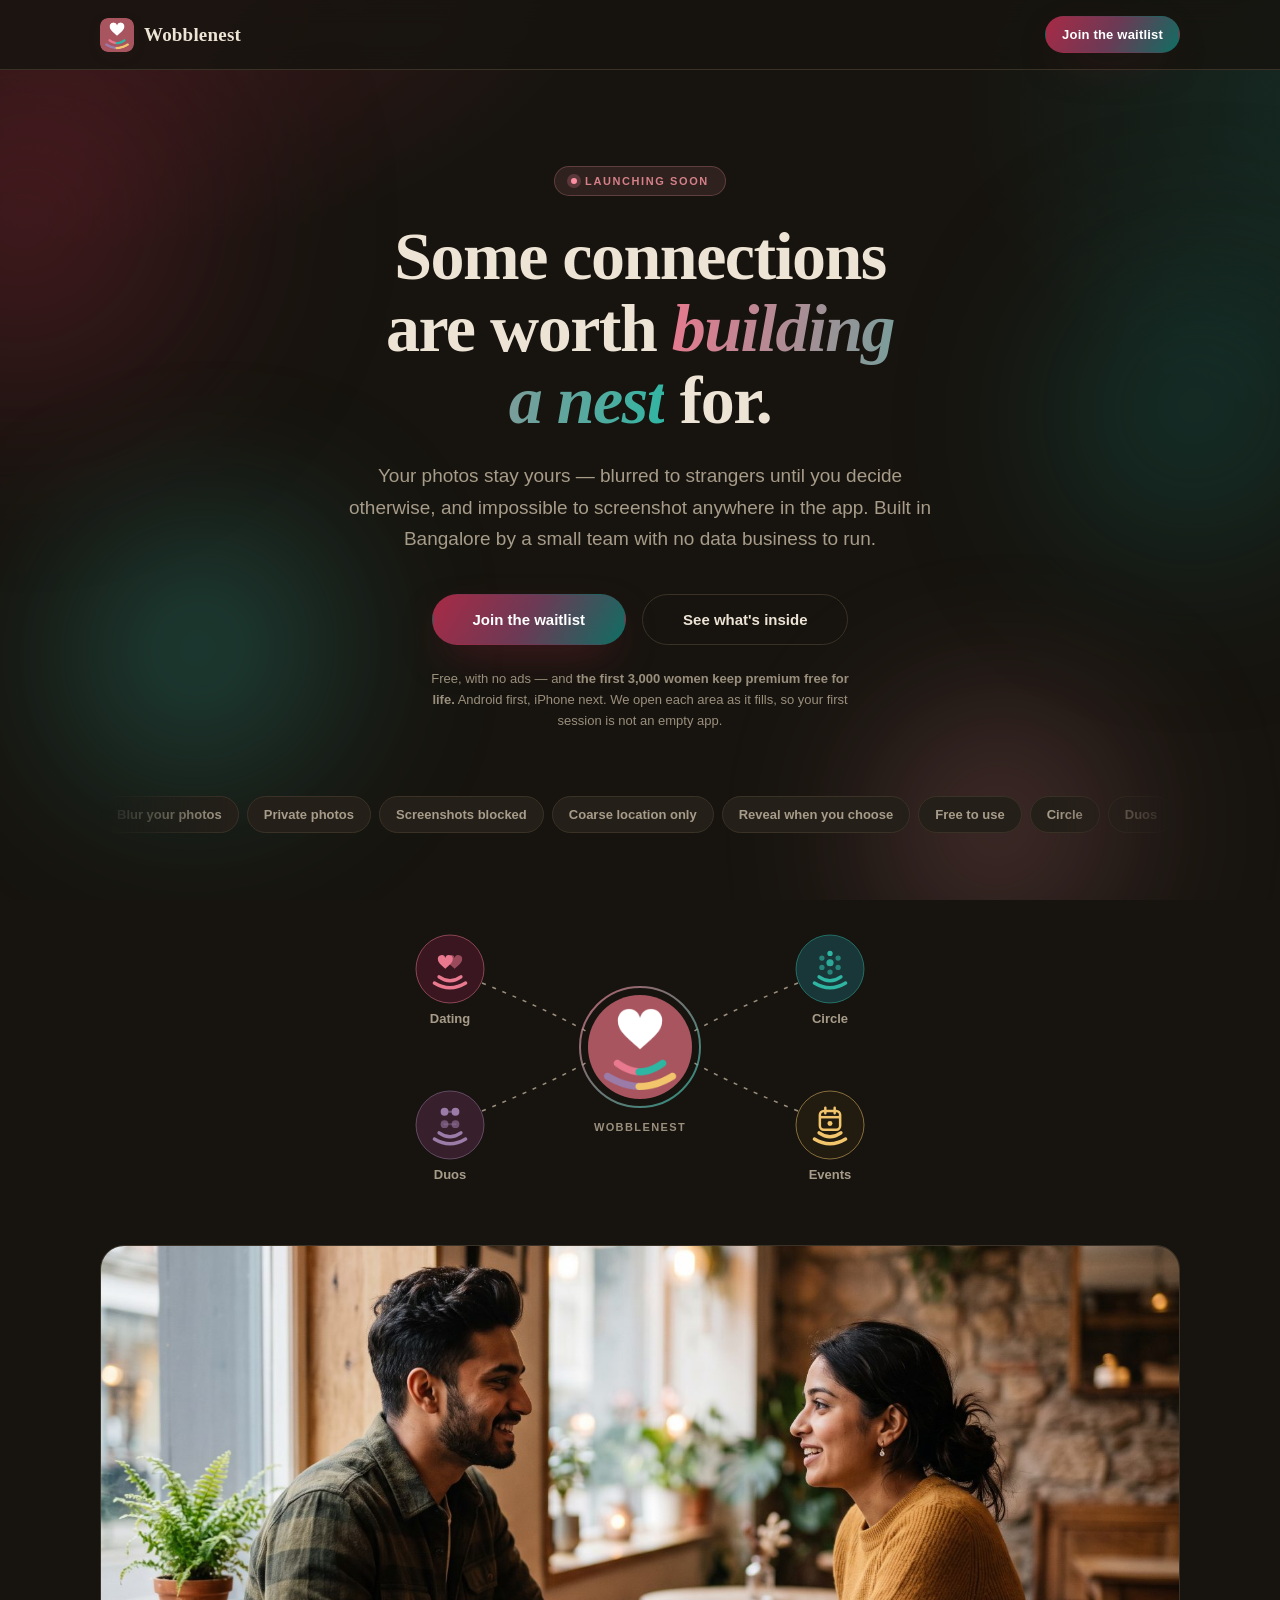
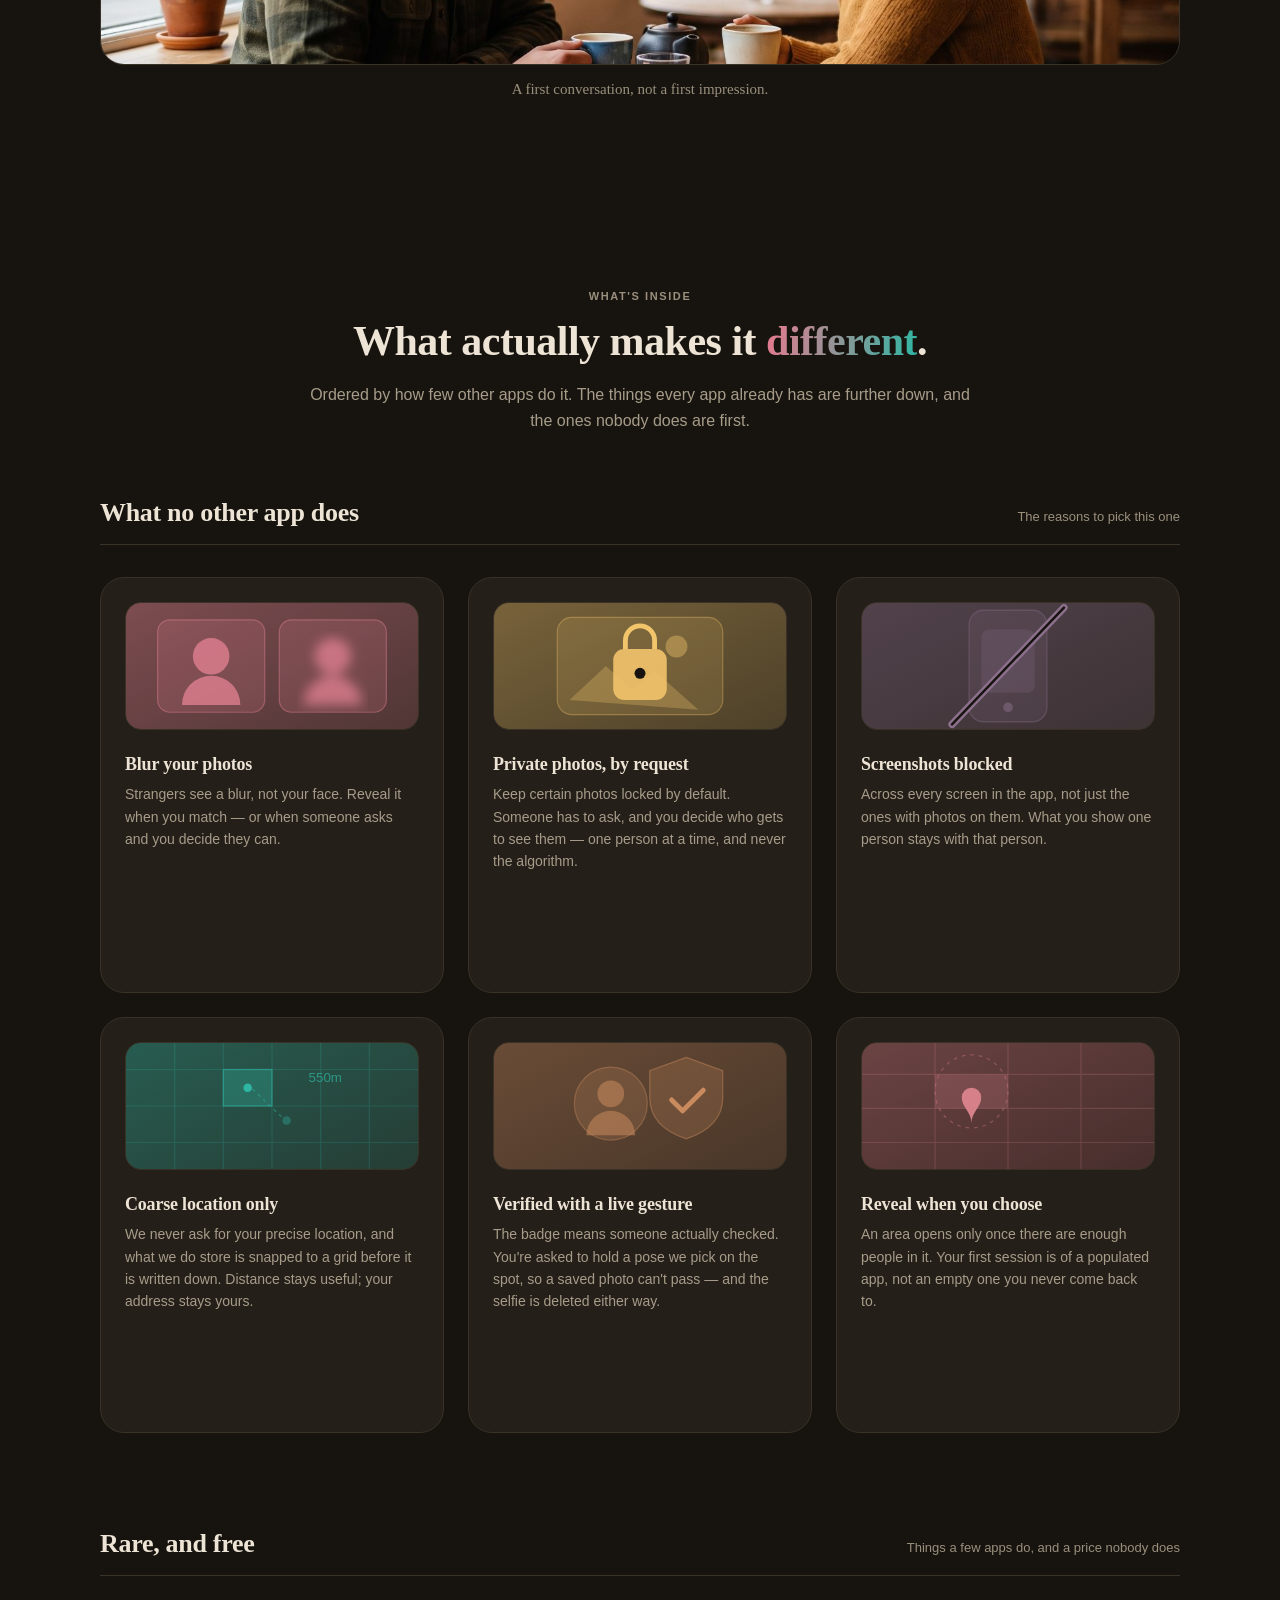
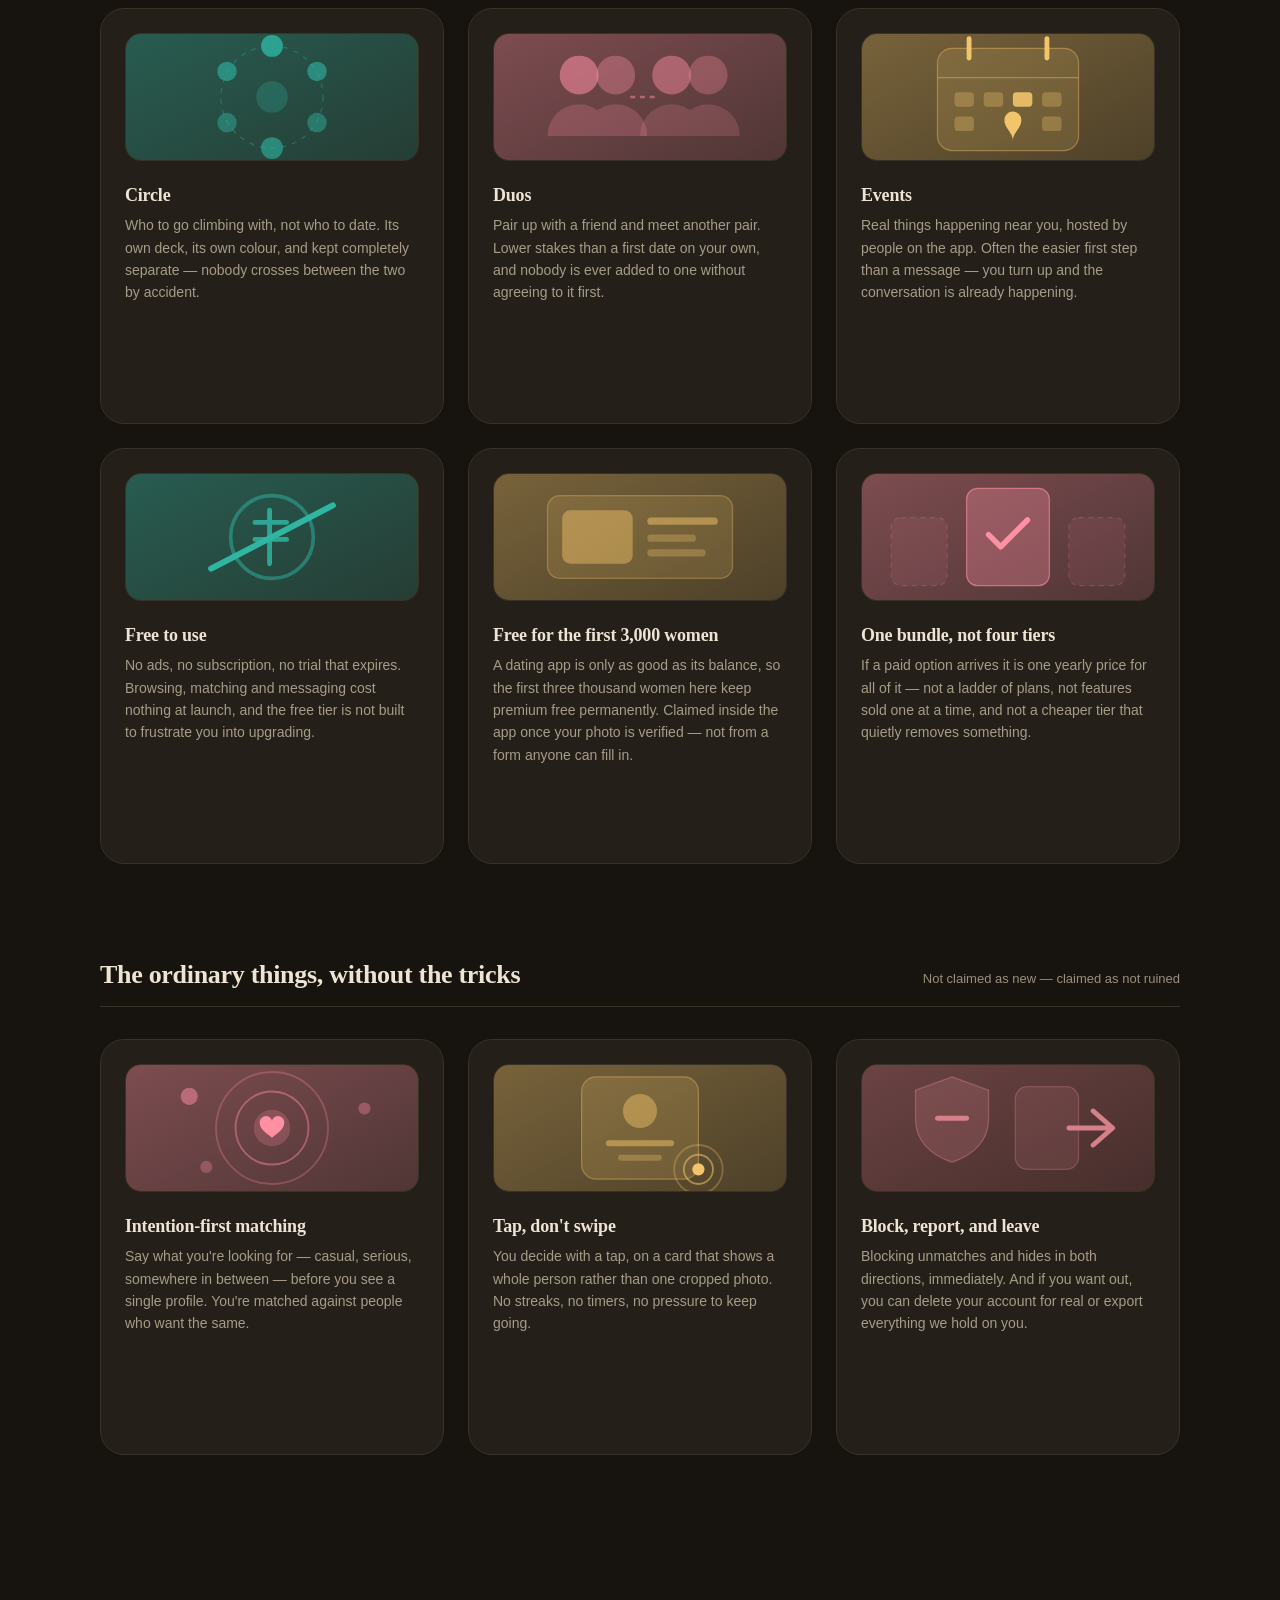
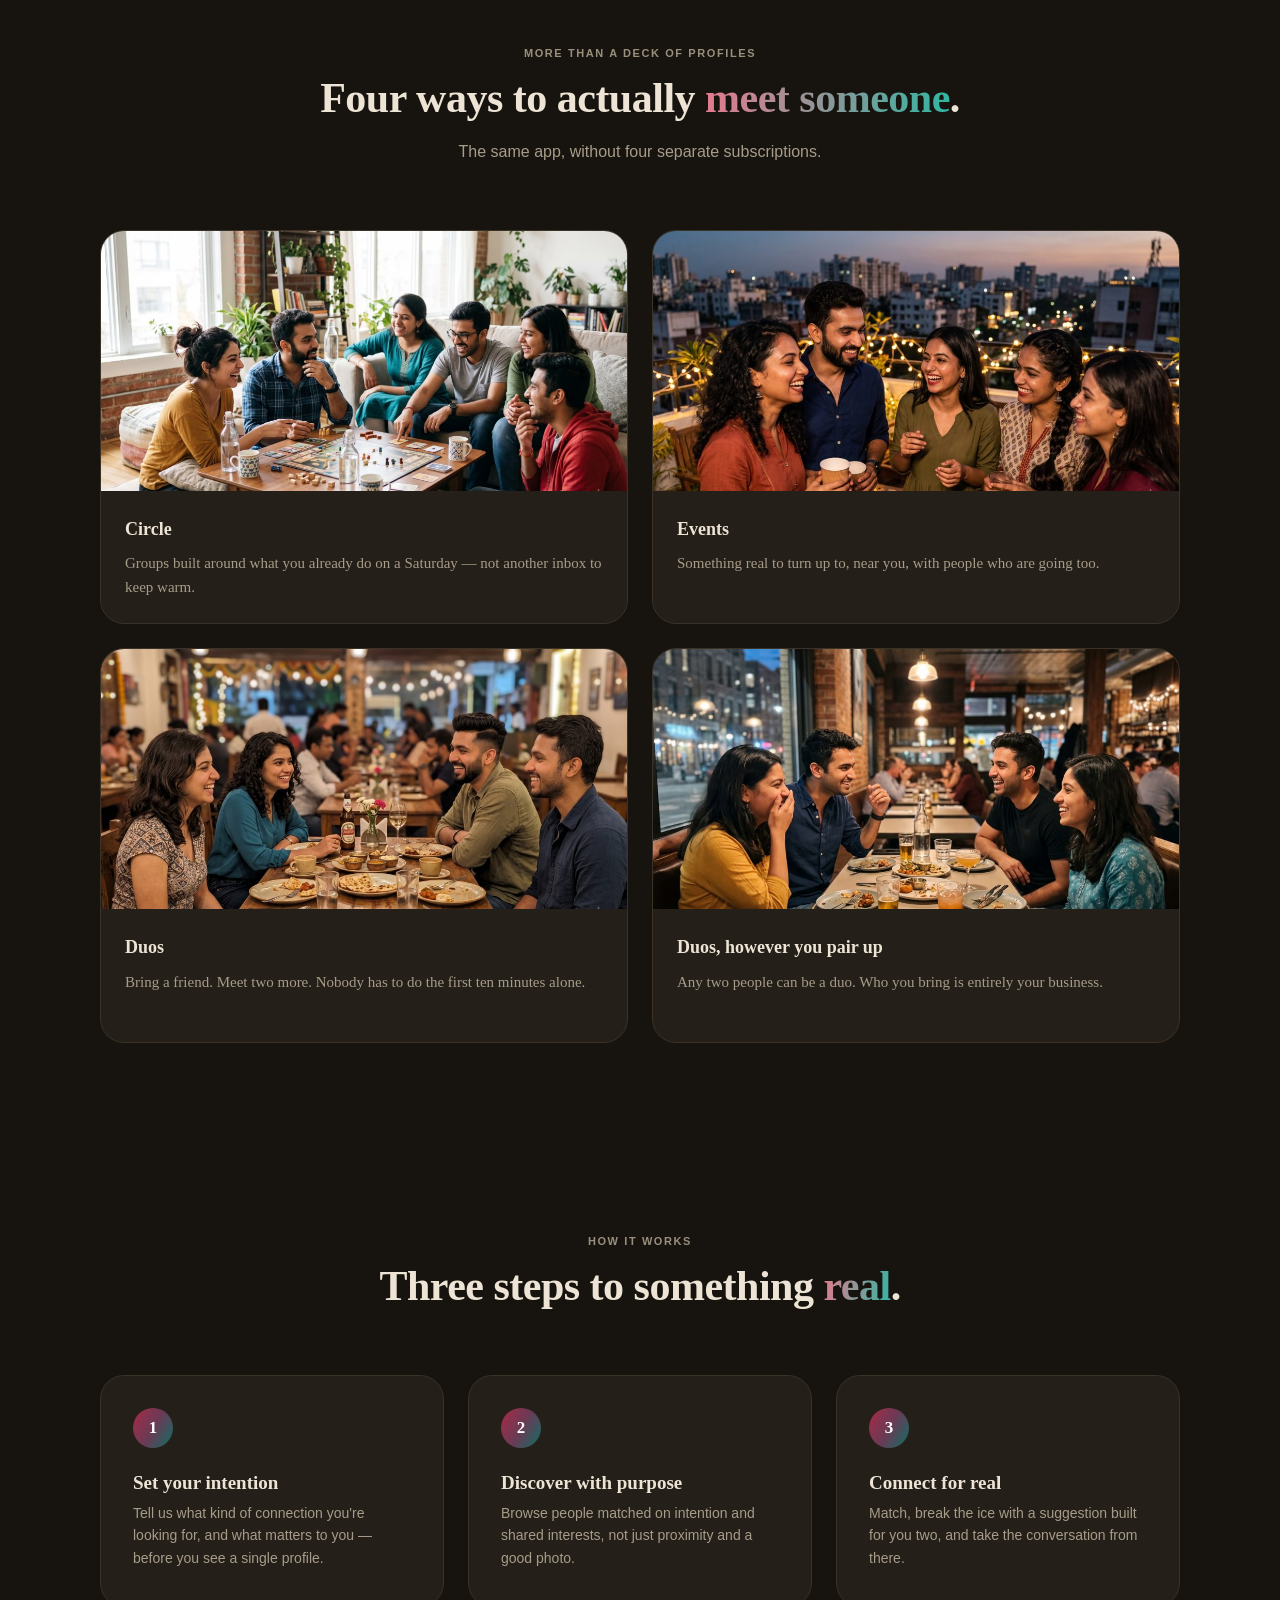
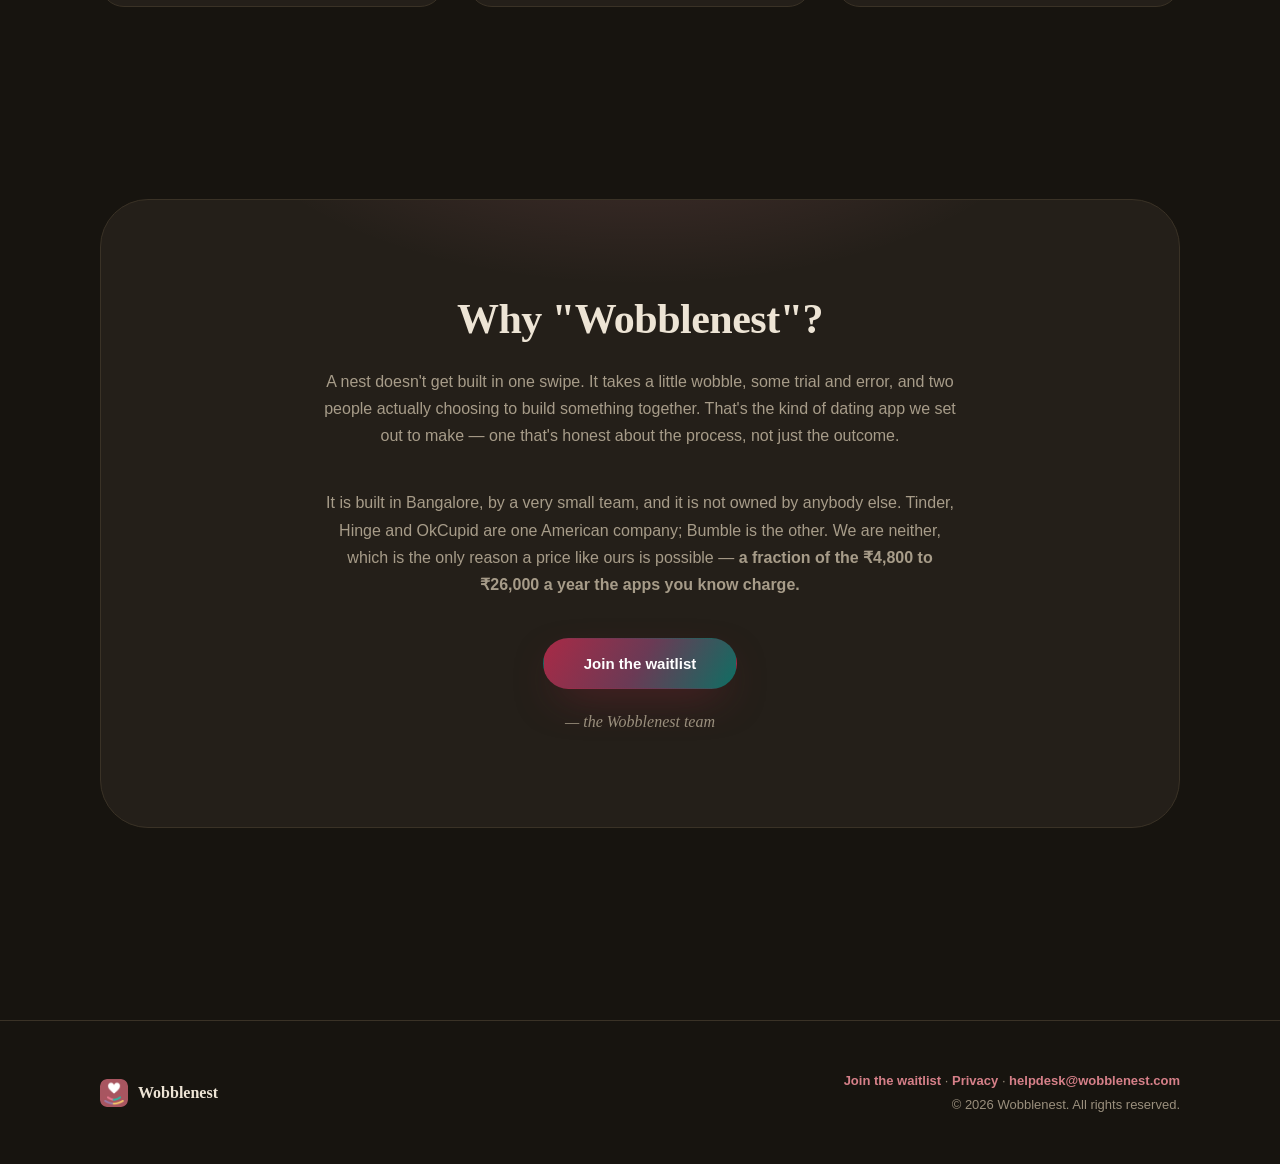
==== commit fe342495: "Put photographs on the landing page Until now the page showed only SVG diagrams, which describe the " ====
--- a/index.html
+++ b/index.html
@@ -109,6 +109,18 @@
   </div>
 </header>
 
+<!-- One photograph between the hero and the feature grid. Width and height are declared so
+     the browser reserves the space before the image arrives and the hero does not jump. -->
+<section class="lead-shot">
+  <div class="wrap">
+    <figure>
+      <img src="img/hero-meeting.jpg" width="1600" height="732" alt=""
+           fetchpriority="high" decoding="async">
+      <figcaption>A first conversation, not a first impression.</figcaption>
+    </figure>
+  </div>
+</section>
+
 <section id="features">
   <div class="wrap">
     <div class="section-head">
@@ -265,6 +277,59 @@
       </div>
     </div>
     <!-- FEATURES:END -->
+  </div>
+</section>
+
+<!-- The four things inside the app, shown rather than described. Duos gets two pictures
+     deliberately: one pair of friends meeting another pair, and a mixed pair. Between them
+     they show a duo can be put together however you like, which a single picture would
+     quietly have turned into a rule. -->
+<section id="inside">
+  <div class="wrap">
+    <div class="section-head">
+      <div class="kicker">More than a deck of profiles</div>
+      <h2>Four ways to actually <span class="grad">meet someone</span>.</h2>
+      <p>The same app, without four separate subscriptions.</p>
+    </div>
+    <div class="shots">
+
+      <figure class="shot-card">
+        <img src="img/circle.jpg" width="1100" height="503" loading="lazy" decoding="async"
+             alt="Six friends sitting around a low table playing a board game">
+        <figcaption>
+          <strong>Circle</strong>
+          Groups built around what you already do on a Saturday — not another inbox to keep warm.
+        </figcaption>
+      </figure>
+
+      <figure class="shot-card">
+        <img src="img/events.jpg" width="1100" height="503" loading="lazy" decoding="async"
+             alt="A rooftop gathering at dusk under string lights">
+        <figcaption>
+          <strong>Events</strong>
+          Something real to turn up to, near you, with people who are going too.
+        </figcaption>
+      </figure>
+
+      <figure class="shot-card">
+        <img src="img/duos-friends.jpg" width="1100" height="503" loading="lazy" decoding="async"
+             alt="Two friends meeting two other friends across a restaurant table">
+        <figcaption>
+          <strong>Duos</strong>
+          Bring a friend. Meet two more. Nobody has to do the first ten minutes alone.
+        </figcaption>
+      </figure>
+
+      <figure class="shot-card">
+        <img src="img/duos-pairs.jpg" width="1100" height="503" loading="lazy" decoding="async"
+             alt="Four people talking around a table, seated in pairs">
+        <figcaption>
+          <strong>Duos, however you pair up</strong>
+          Any two people can be a duo. Who you bring is entirely your business.
+        </figcaption>
+      </figure>
+
+    </div>
   </div>
 </section>
 
--- a/styles.css
+++ b/styles.css
@@ -653,6 +653,75 @@
 .footer-meta a { text-decoration: none; color: var(--accent); font-weight: 600; }
 .footer-meta a:hover { color: var(--accent-hot); }
 
+/* ---------- Photographs ----------
+   Every photo sits inside .wrap, so its left and right edges land on the same lines as the
+   nav, the headings and the card grid. Heights are fixed rather than left to the image, so
+   a row of pictures shares a baseline instead of stepping by a few pixels. */
+.lead-shot { padding: 0 0 var(--s8); }
+
+.lead-shot figure { margin: 0; }
+
+.lead-shot img {
+  display: block;
+  width: 100%;
+  height: 420px;
+  object-fit: cover;
+  border-radius: var(--s3);
+  border: 1px solid var(--line);
+}
+
+.lead-shot figcaption {
+  margin-top: var(--s2);
+  text-align: center;
+  color: var(--muted-soft);
+  font-size: 15px;
+}
+
+.shots {
+  display: grid;
+  grid-template-columns: repeat(2, 1fr);
+  gap: var(--s3);
+  grid-auto-rows: 1fr;
+}
+
+.shot-card {
+  margin: 0;
+  display: flex;
+  flex-direction: column;
+  background: var(--surface);
+  border: 1px solid var(--line);
+  border-radius: var(--s3);
+  overflow: hidden;
+  transition: transform .18s, border-color .18s, box-shadow .18s;
+}
+
+.shot-card:hover { transform: translateY(-4px); box-shadow: var(--shadow); }
+
+/* flex-shrink:0 so the picture keeps its full height inside the flex column rather than
+   being squeezed to fit by the caption below it. */
+.shot-card img {
+  display: block;
+  width: 100%;
+  height: 260px;
+  flex-shrink: 0;
+  object-fit: cover;
+}
+
+.shot-card figcaption {
+  padding: var(--s3);
+  color: var(--muted);
+  font-size: 15px;
+  line-height: 1.6;
+}
+
+.shot-card figcaption strong {
+  display: block;
+  margin-bottom: var(--s1);
+  color: var(--ink);
+  font-size: 18px;
+  font-weight: 650;
+}
+
 /* ---------- Responsive ----------
    Placed after every rule they override. Media queries add no specificity, so at equal
    specificity the later rule wins regardless of which one sounds more specific — an
@@ -661,6 +730,7 @@
   .grid { grid-template-columns: repeat(2, 1fr); }
   .steps { grid-template-columns: repeat(2, 1fr); }
   section { padding: var(--s7) 0; }
+  .lead-shot img { height: 340px; }
 }
 
 /* Single column: rows go back to auto and the floor is dropped. 1fr would make every card
@@ -669,6 +739,9 @@
 @media (max-width: 620px) {
   .grid { grid-template-columns: 1fr; grid-auto-rows: auto; }
   .steps { grid-template-columns: 1fr; grid-auto-rows: auto; }
+  .shots { grid-template-columns: 1fr; grid-auto-rows: auto; }
+  .lead-shot img { height: 240px; }
+  .shot-card img { height: 200px; }
   .card, .step { min-height: 0; }
   .card, .step { padding: var(--s3); }
   .hero { padding: var(--s7) 0 var(--s5); }
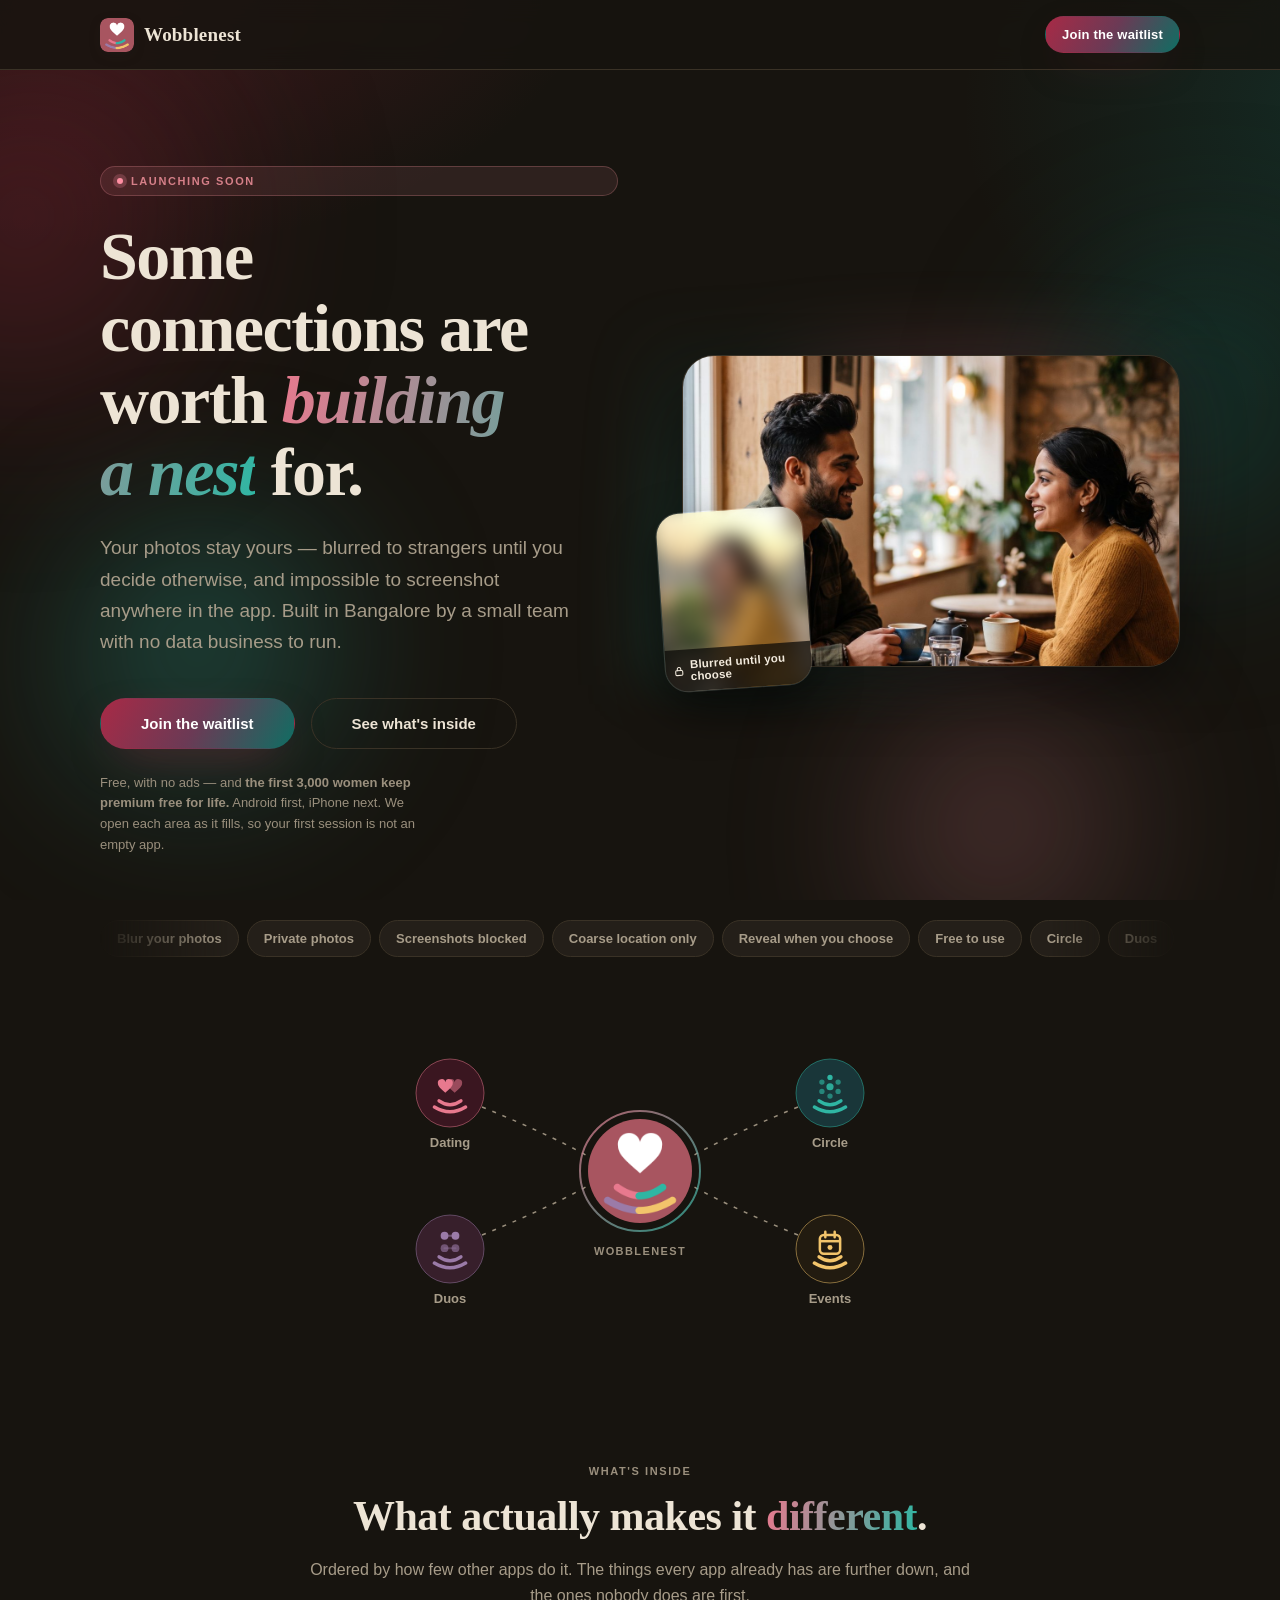
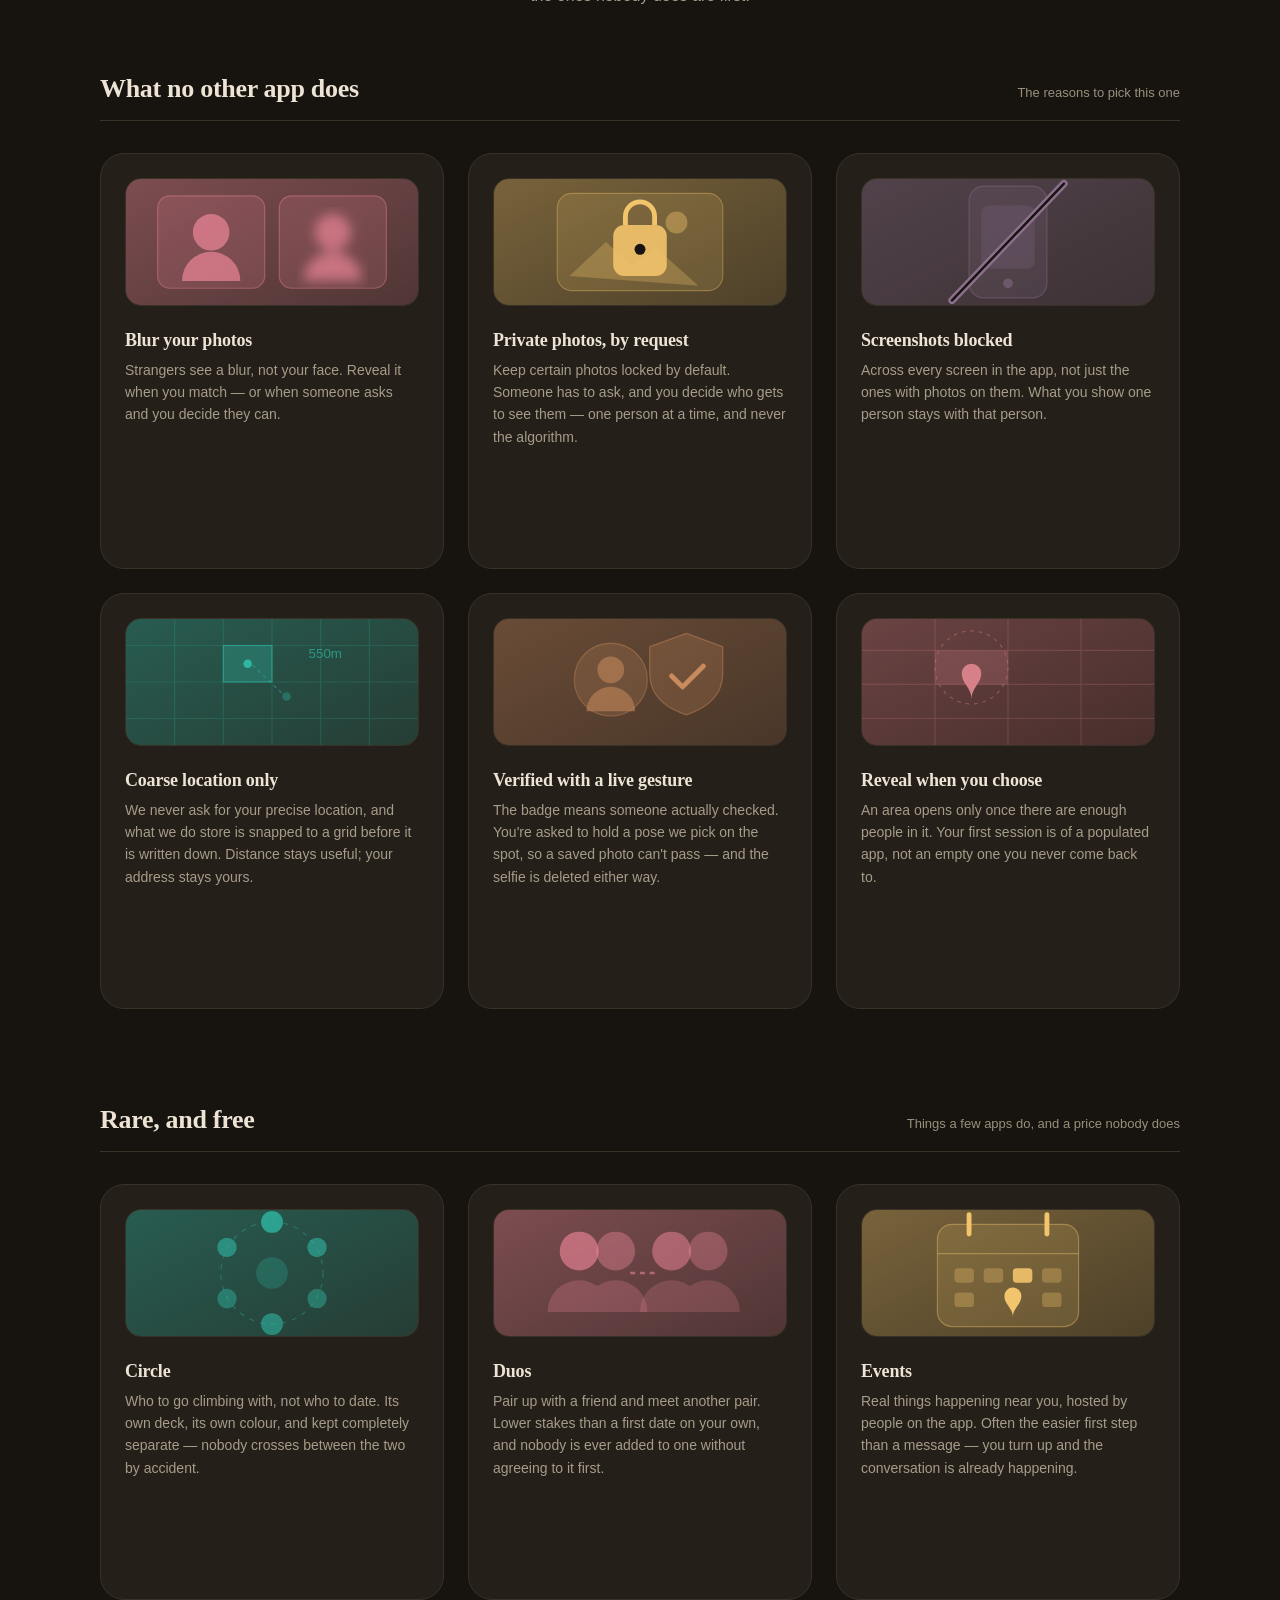
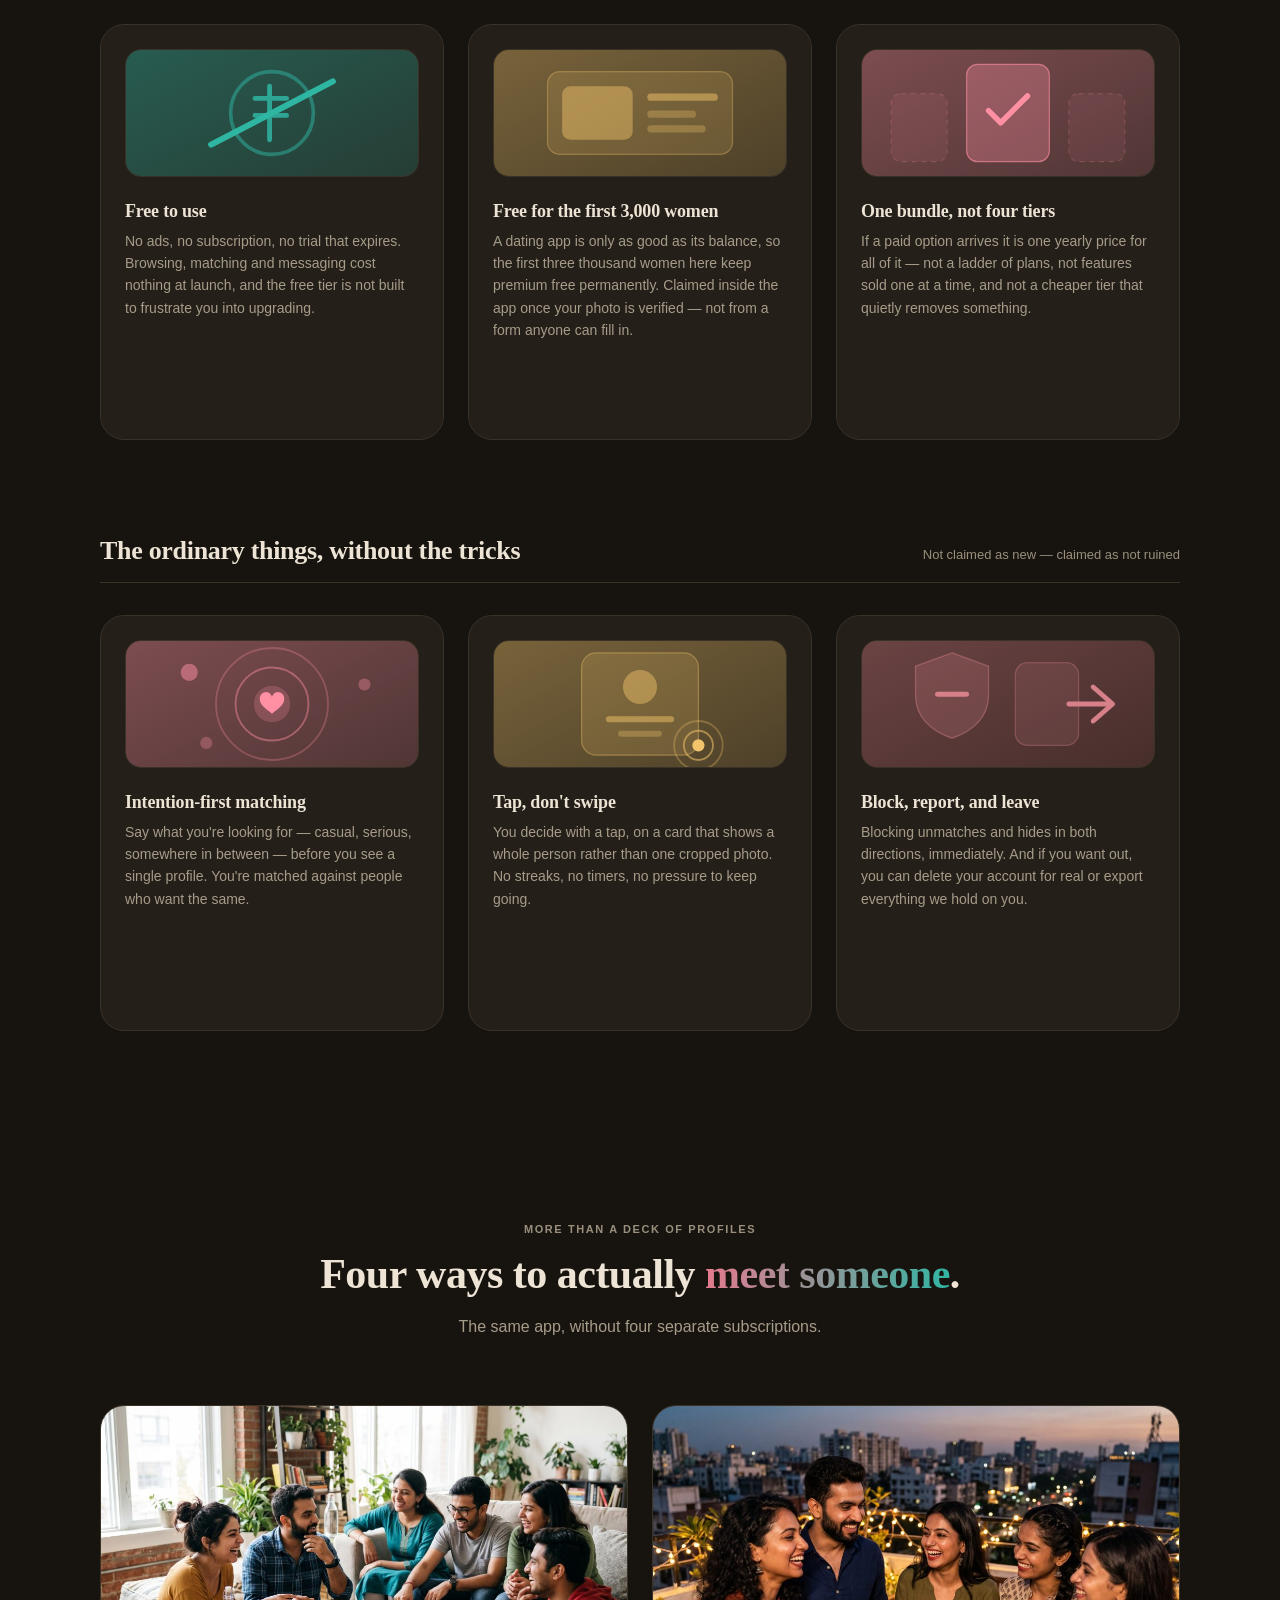
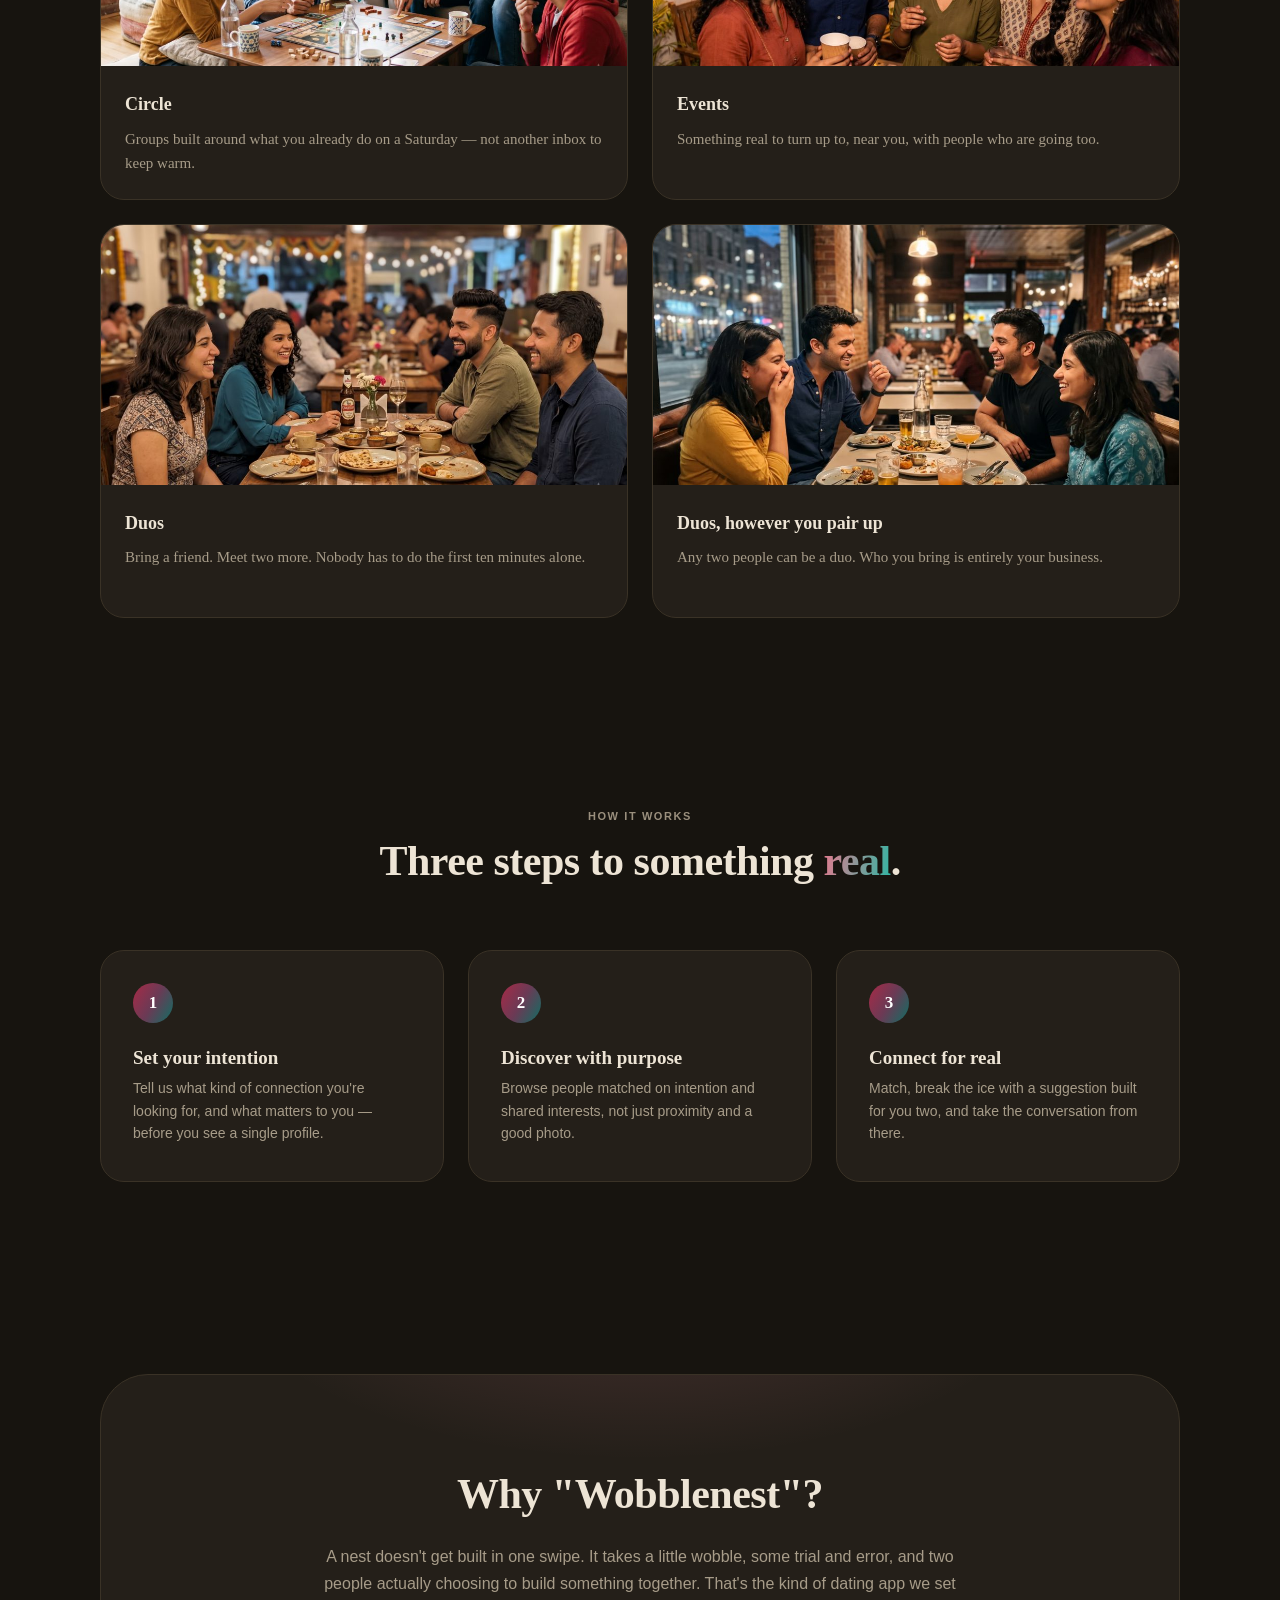
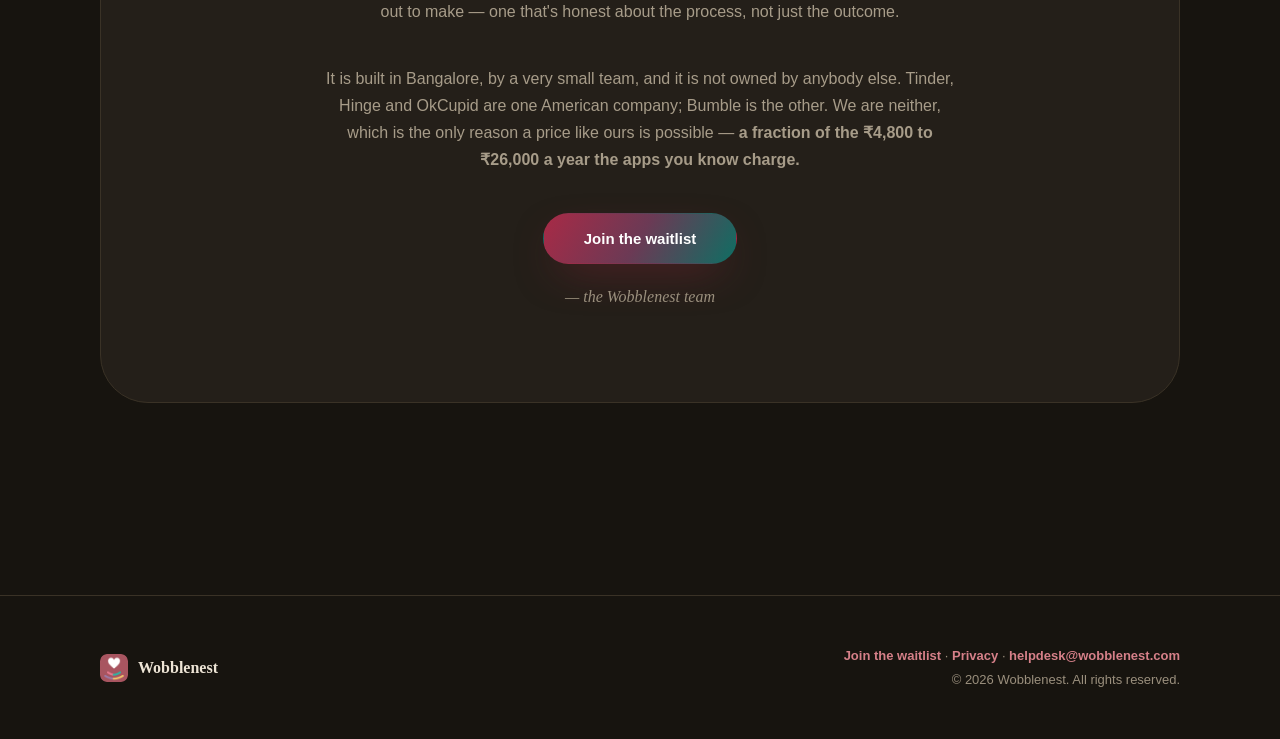
==== commit e2f815d3: "Lead with the photograph, and make it carry the promise The picture was sitting in a box below the h" ====
--- a/index.html
+++ b/index.html
@@ -34,6 +34,8 @@
 
 <header class="hero" id="top">
   <div class="wrap">
+   <div class="hero-grid">
+    <div class="hero-copy">
     <span class="eyebrow"><span class="dot"></span>LAUNCHING SOON</span>
     <h1>Some connections are worth <em class="grad">building a nest</em> for.</h1>
     <p class="lede">
@@ -50,6 +52,31 @@
       Android first, iPhone next. We open each area as it fills, so your first session is not
       an empty app.
     </p>
+    </div><!-- /hero-copy -->
+
+    <!-- The photograph carries the headline's promise rather than decorating it: the couple
+         is sharp, and the profile card tucked into the corner is blurred with the lock on
+         it. That is what the app actually does, shown instead of claimed. aria-hidden and
+         empty alt because the caption beside it already says this in words - a screen
+         reader should not hear the same promise twice. -->
+    <div class="hero-art" aria-hidden="true">
+      <figure class="ph-main">
+        <img src="img/hero-meeting.jpg" width="1600" height="732" alt=""
+             fetchpriority="high" decoding="async">
+      </figure>
+      <figure class="ph-blur">
+        <img src="img/profile.jpg" width="460" height="504" alt="" decoding="async">
+        <figcaption>
+          <svg viewBox="0 0 24 24" width="13" height="13" fill="none" stroke="currentColor"
+               stroke-width="2.4" stroke-linecap="round" stroke-linejoin="round">
+            <rect x="4" y="10" width="16" height="11" rx="2.5"></rect>
+            <path d="M8 10V7a4 4 0 0 1 8 0v3"></path>
+          </svg>
+          Blurred until you choose
+        </figcaption>
+      </figure>
+    </div>
+   </div><!-- /hero-grid -->
 
     <!-- The list is written twice so the marquee can shift by exactly half its width and
          loop without a visible seam. aria-hidden on the duplicate: a screen reader should
@@ -108,18 +135,6 @@
     </div>
   </div>
 </header>
-
-<!-- One photograph between the hero and the feature grid. Width and height are declared so
-     the browser reserves the space before the image arrives and the hero does not jump. -->
-<section class="lead-shot">
-  <div class="wrap">
-    <figure>
-      <img src="img/hero-meeting.jpg" width="1600" height="732" alt=""
-           fetchpriority="high" decoding="async">
-      <figcaption>A first conversation, not a first impression.</figcaption>
-    </figure>
-  </div>
-</section>
 
 <section id="features">
   <div class="wrap">
--- a/styles.css
+++ b/styles.css
@@ -657,24 +657,107 @@
    Every photo sits inside .wrap, so its left and right edges land on the same lines as the
    nav, the headings and the card grid. Heights are fixed rather than left to the image, so
    a row of pictures shares a baseline instead of stepping by a few pixels. */
-.lead-shot { padding: 0 0 var(--s8); }
-
-.lead-shot figure { margin: 0; }
-
-.lead-shot img {
+/* The hero is two columns: words on the left, the photograph on the right. align-items
+   is stretch, not center — centring leaves the two columns sharing neither a top nor a
+   bottom edge, which reads as faintly ragged even when nothing is technically wrong. The
+   copy is pushed to the optical centre with auto margins inside its own column instead. */
+.hero-grid {
+  display: grid;
+  grid-template-columns: 1.02fr 0.98fr;
+  gap: var(--s7);
+  align-items: stretch;
+  text-align: left;
+  margin-bottom: var(--s7);
+}
+
+.hero-copy { display: flex; flex-direction: column; justify-content: center; }
+
+/* These four are centred by the base .hero rules, which still apply to every other page.
+   Only inside the split hero do they align left. */
+.hero-grid h1 { margin-left: 0; margin-right: 0; max-width: 13ch; }
+.hero-grid p.lede { margin-left: 0; margin-right: 0; max-width: 46ch; }
+.hero-grid .cta-row { justify-content: flex-start; }
+.hero-grid .cta-note { margin-left: 0; margin-right: 0; text-align: left; max-width: 44ch; }
+
+/* The frame carries an aspect ratio close to the photograph's own. A near-square slot fed
+   a 2.19:1 image makes object-fit:cover throw away a quarter of each side, which cropped
+   one of the two people out entirely — the picture then said "a man smiling" rather than
+   "two people getting on". align-self:center keeps it optically level with the copy
+   without stretching to match its height. */
+.hero-art {
+  position: relative;
+  width: 100%;
+  aspect-ratio: 16 / 10;
+  align-self: center;
+}
+
+/* A soft bloom behind the photograph so it sits in the page rather than on it. Own
+   stacking context, kept behind the pictures, and no pointer target. */
+.hero-art::before {
+  content: '';
+  position: absolute;
+  inset: -10% -6% -6% -10%;
+  background: radial-gradient(circle at 60% 40%, rgba(232, 121, 142, .22), transparent 62%),
+              radial-gradient(circle at 20% 80%, rgba(47, 182, 163, .18), transparent 60%);
+  filter: blur(28px);
+  z-index: 0;
+  pointer-events: none;
+}
+
+.ph-main { position: absolute; inset: 0; margin: 0; z-index: 1; }
+
+.ph-main img {
   display: block;
   width: 100%;
-  height: 420px;
+  height: 100%;
   object-fit: cover;
+  border-radius: var(--s4);
+  border: 1px solid var(--line);
+  box-shadow: 0 24px 60px rgba(0, 0, 0, .45);
+}
+
+/* The blurred card overlaps the corner of the main photo. This is the product promise
+   made visible: same app, one face you have chosen to show, one you have not. */
+/* Small enough to tuck into the corner. At 186px it stood almost as tall as the
+   photograph itself and covered one of the two faces, which is the opposite of the point. */
+.ph-blur {
+  position: absolute;
+  left: -22px;
+  bottom: -22px;
+  width: 148px;
+  margin: 0;
+  z-index: 2;
   border-radius: var(--s3);
-  border: 1px solid var(--line);
-}
-
-.lead-shot figcaption {
-  margin-top: var(--s2);
-  text-align: center;
-  color: var(--muted-soft);
-  font-size: 15px;
+  overflow: hidden;
+  border: 1px solid rgba(255, 255, 255, .14);
+  box-shadow: 0 18px 44px rgba(0, 0, 0, .5);
+  transform: rotate(-4deg);
+}
+
+/* scale(1.12) hides the transparent fringe a blur leaves at the edges of its own box. */
+.ph-blur img {
+  display: block;
+  width: 100%;
+  height: 178px;
+  object-fit: cover;
+  filter: blur(9px);
+  transform: scale(1.14);
+}
+
+.ph-blur figcaption {
+  position: absolute;
+  left: 0; right: 0; bottom: 0;
+  display: flex;
+  align-items: center;
+  justify-content: center;
+  gap: 6px;
+  padding: 9px 8px;
+  background: rgba(12, 10, 8, .74);
+  color: #F2EADD;
+  font-family: -apple-system, BlinkMacSystemFont, 'Segoe UI', Roboto, sans-serif;
+  font-size: 11.5px;
+  font-weight: 600;
+  letter-spacing: .2px;
 }
 
 .shots {
@@ -730,7 +813,24 @@
   .grid { grid-template-columns: repeat(2, 1fr); }
   .steps { grid-template-columns: repeat(2, 1fr); }
   section { padding: var(--s7) 0; }
-  .lead-shot img { height: 340px; }
+  .hero-grid { gap: var(--s5); }
+  .hero-art { aspect-ratio: 16 / 10; }
+}
+
+/* Below 820 the two hero columns stop fitting: the headline starts breaking awkwardly and
+   the photograph is squeezed. Stack, and re-centre the copy the way the base rules have it
+   on every other page. */
+@media (max-width: 820px) {
+  .hero-grid { grid-template-columns: 1fr; gap: var(--s6); text-align: center; }
+  .hero-grid h1 { margin-left: auto; margin-right: auto; max-width: 15ch; }
+  .hero-grid p.lede { margin-left: auto; margin-right: auto; }
+  .hero-grid .cta-row { justify-content: center; }
+  .hero-grid .cta-note { margin-left: auto; margin-right: auto; text-align: center; }
+  .hero-art { aspect-ratio: 16 / 10; max-width: 560px; margin: 0 auto; }
+  /* Inside the margin now, not hanging off the left edge — at this width a negative
+     offset pushes the card past the viewport and the page scrolls sideways. */
+  .ph-blur { left: 12px; bottom: -18px; width: 160px; }
+  .ph-blur img { height: 200px; }
 }
 
 /* Single column: rows go back to auto and the floor is dropped. 1fr would make every card
@@ -740,8 +840,11 @@
   .grid { grid-template-columns: 1fr; grid-auto-rows: auto; }
   .steps { grid-template-columns: 1fr; grid-auto-rows: auto; }
   .shots { grid-template-columns: 1fr; grid-auto-rows: auto; }
-  .lead-shot img { height: 240px; }
   .shot-card img { height: 200px; }
+  .hero-art { aspect-ratio: 4 / 3; }
+  .ph-blur { left: 10px; bottom: -14px; width: 132px; }
+  .ph-blur img { height: 164px; }
+  .ph-blur figcaption { font-size: 10px; padding: 7px 6px; }
   .card, .step { min-height: 0; }
   .card, .step { padding: var(--s3); }
   .hero { padding: var(--s7) 0 var(--s5); }
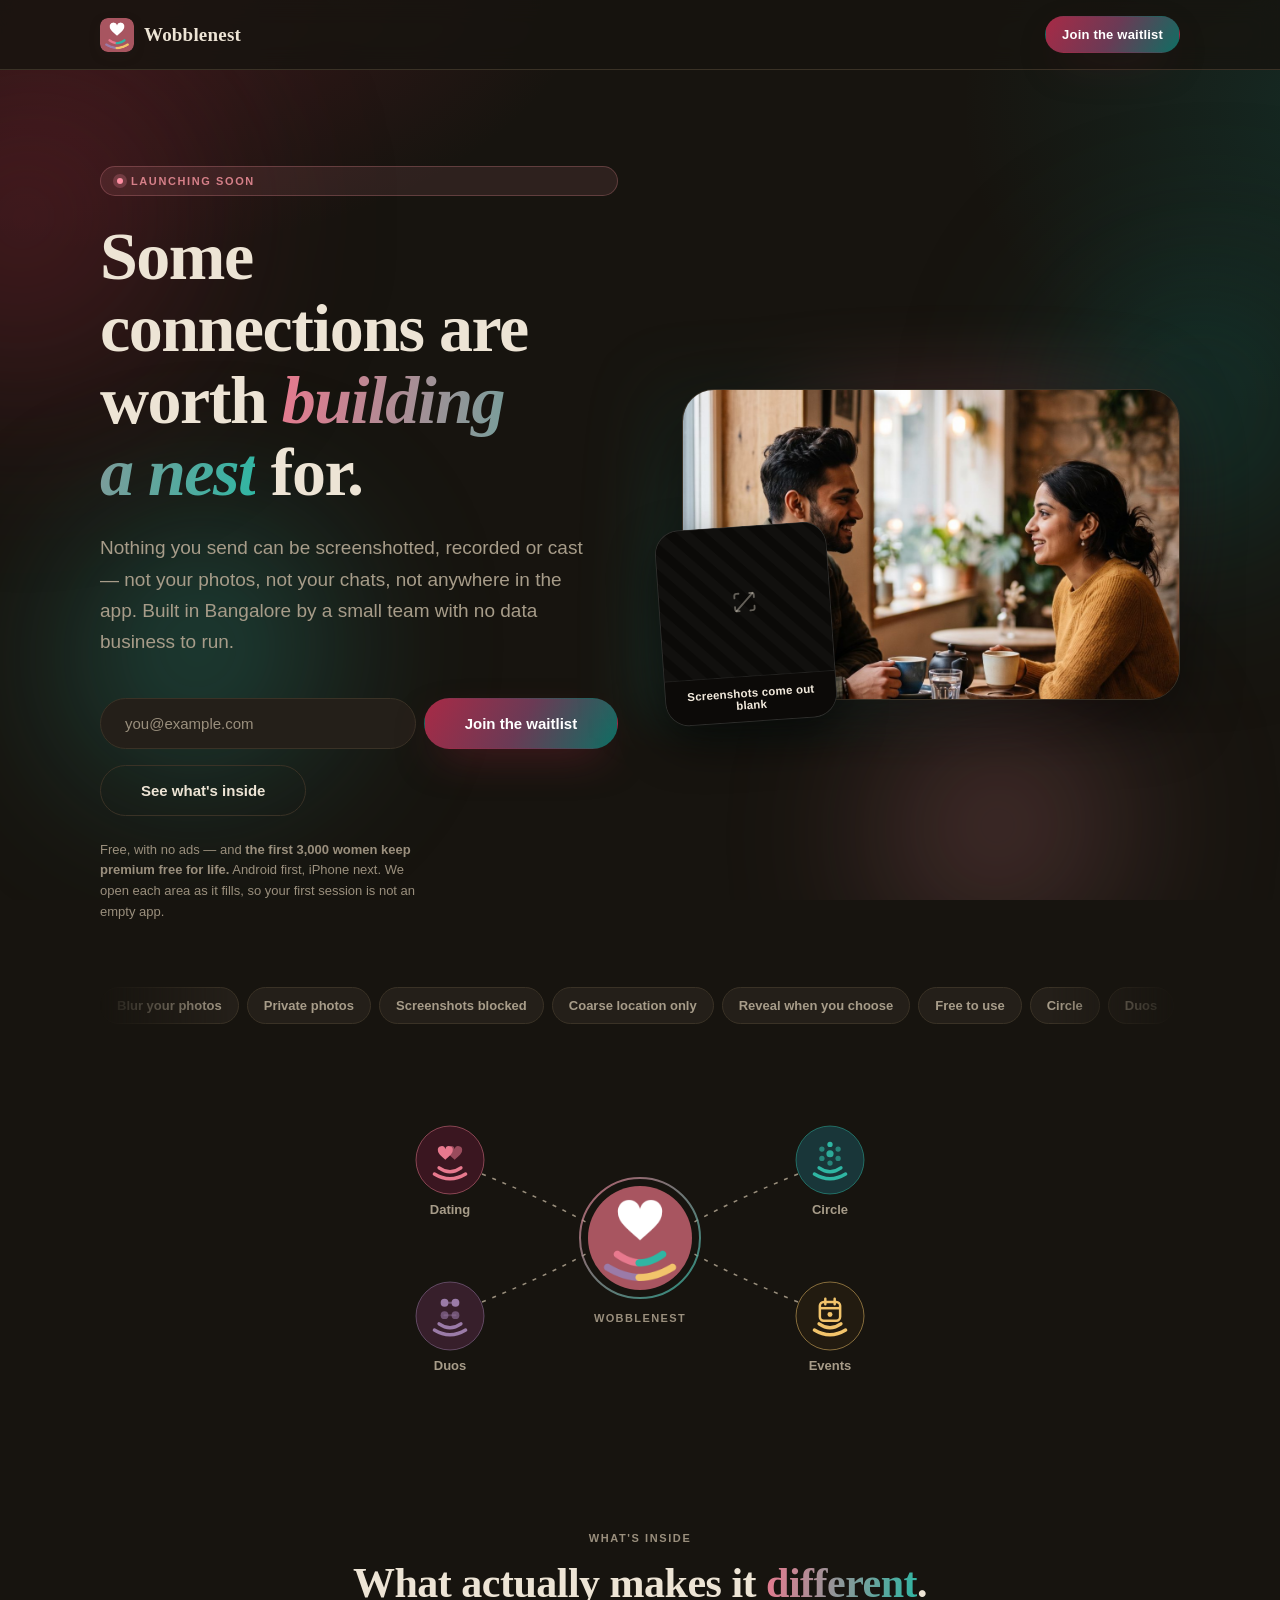
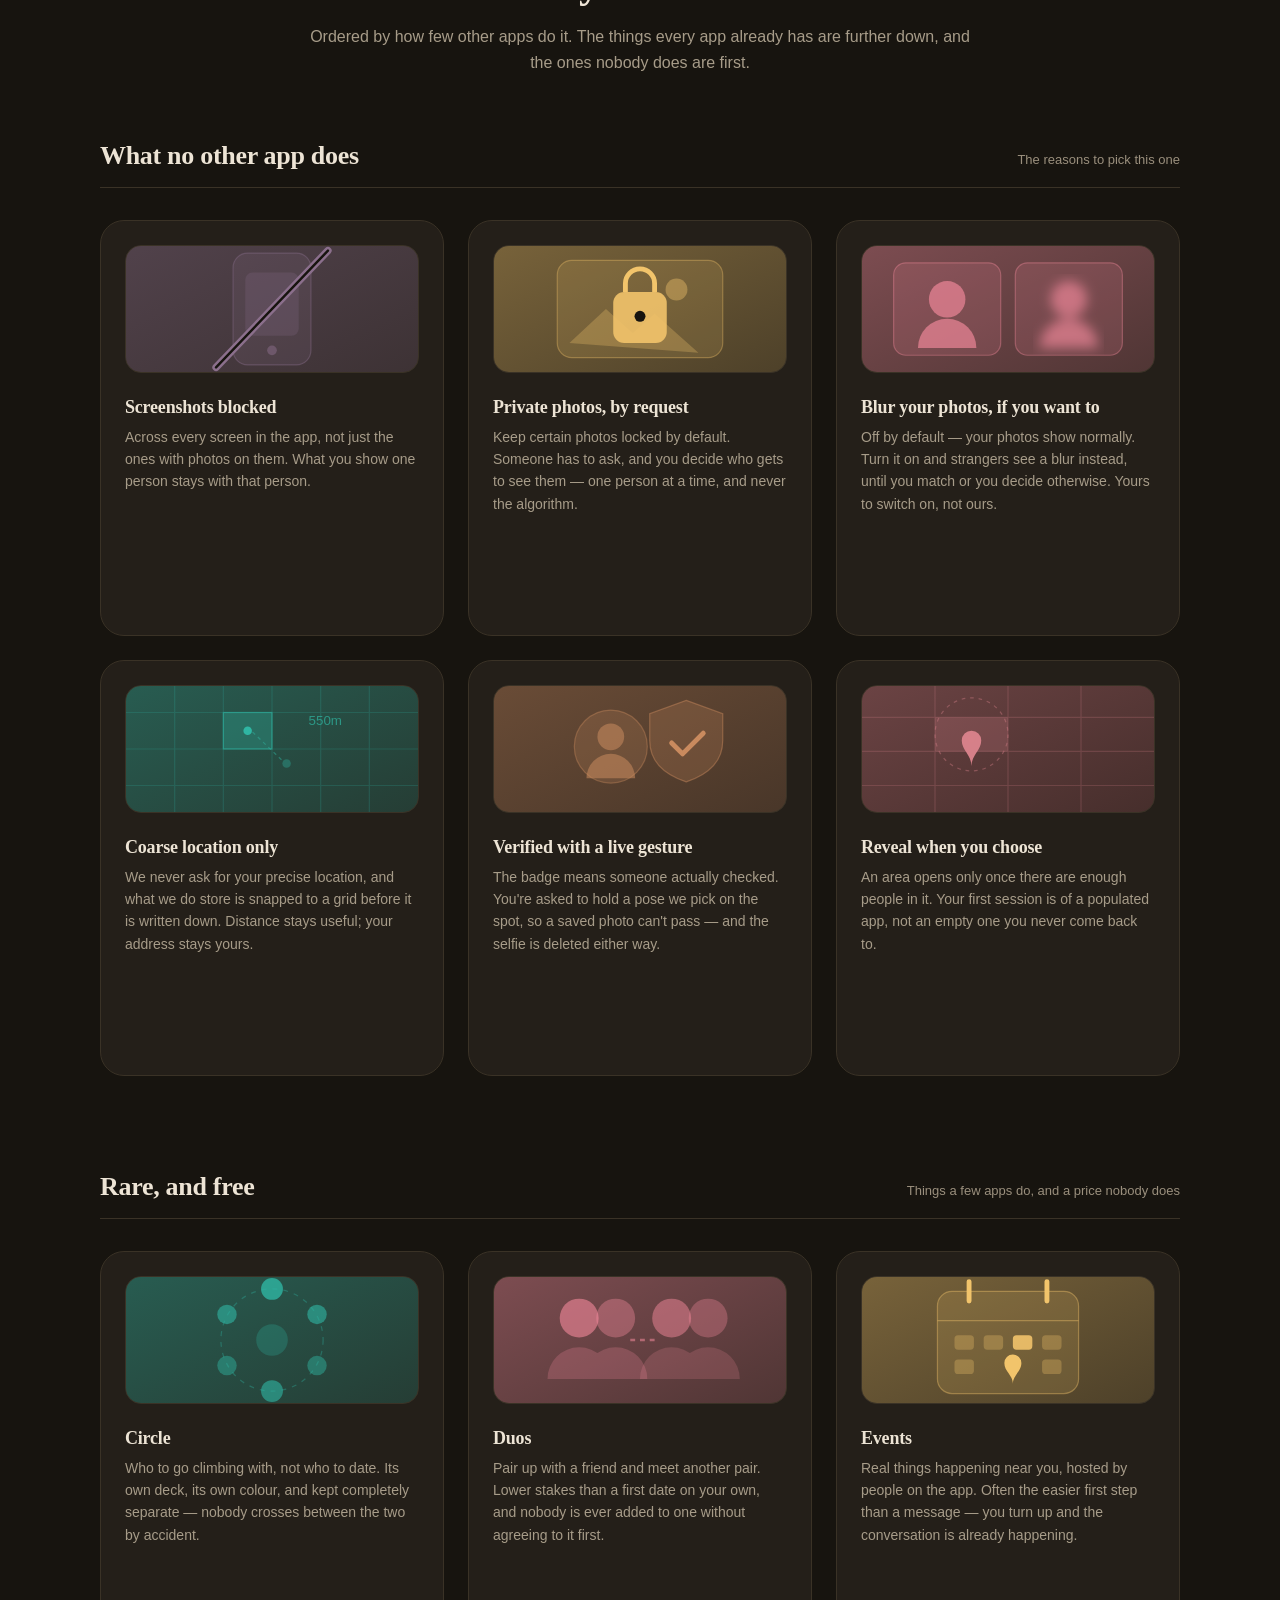
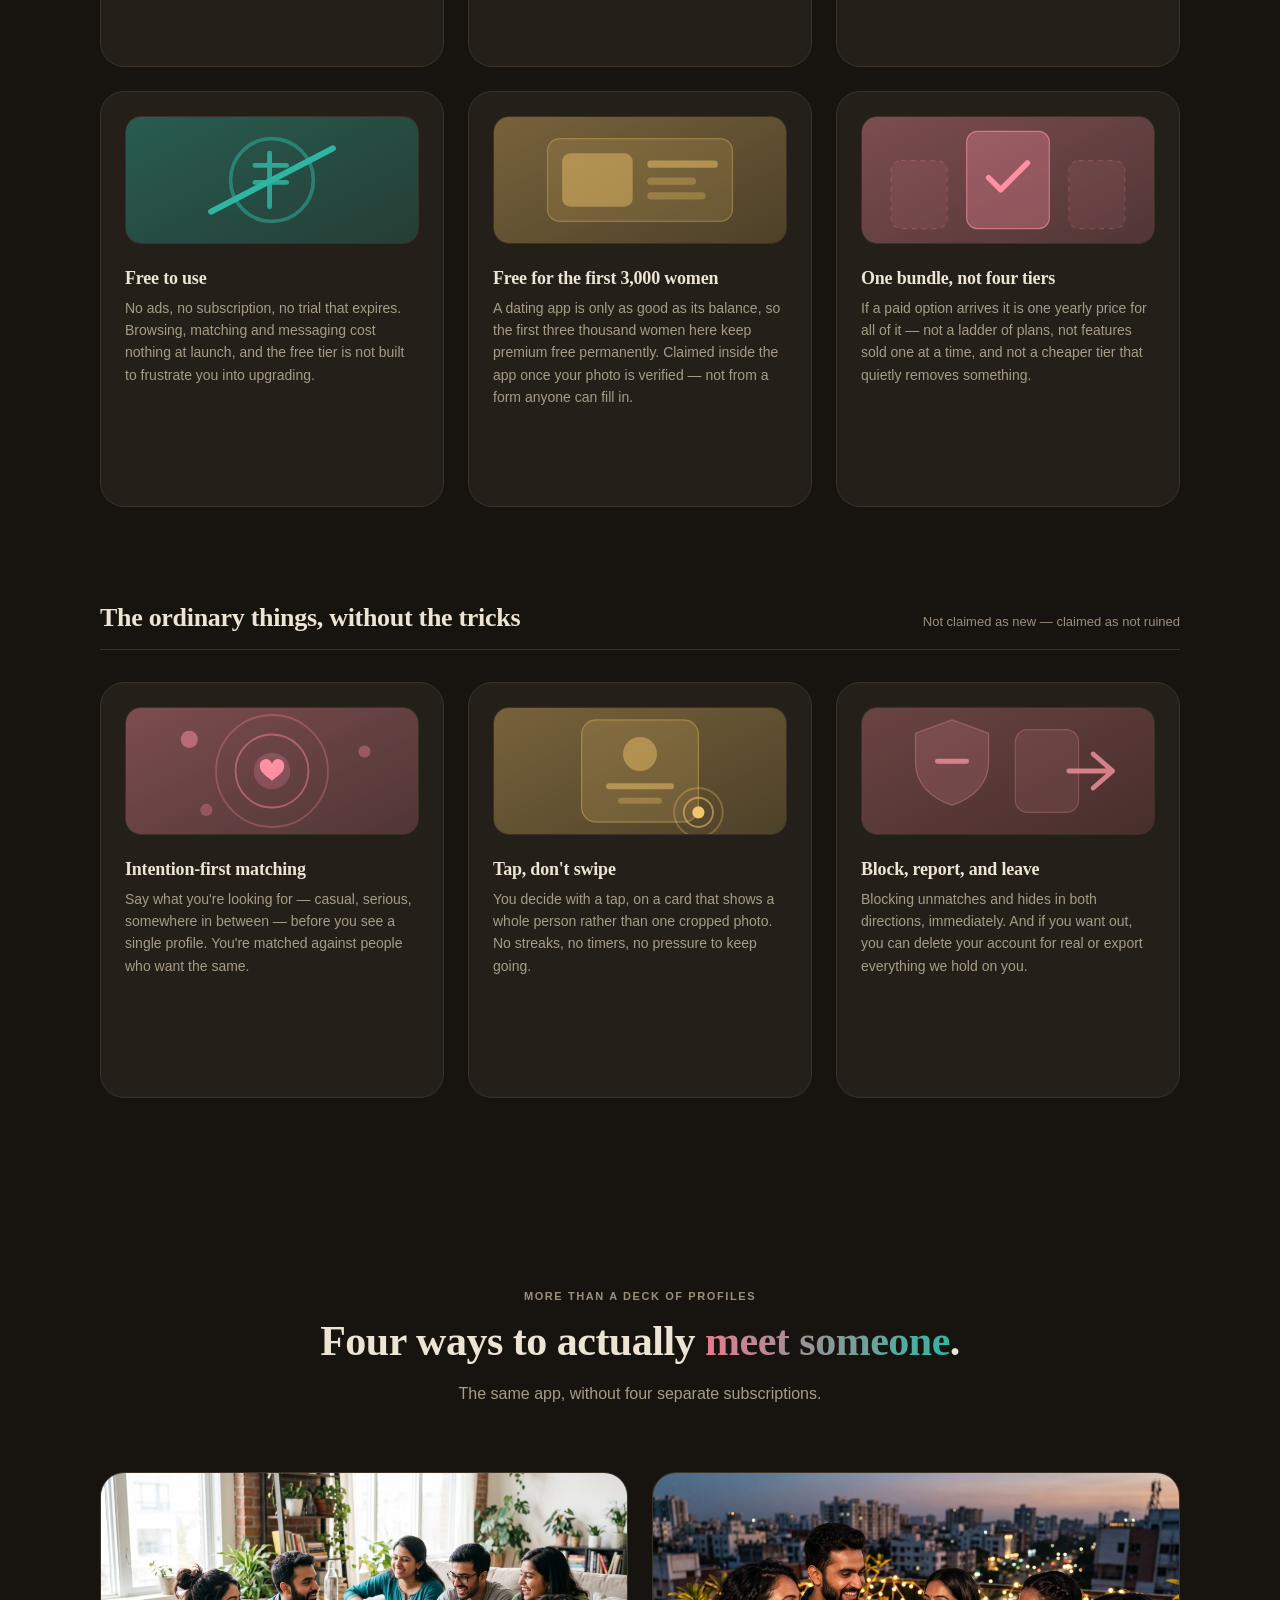
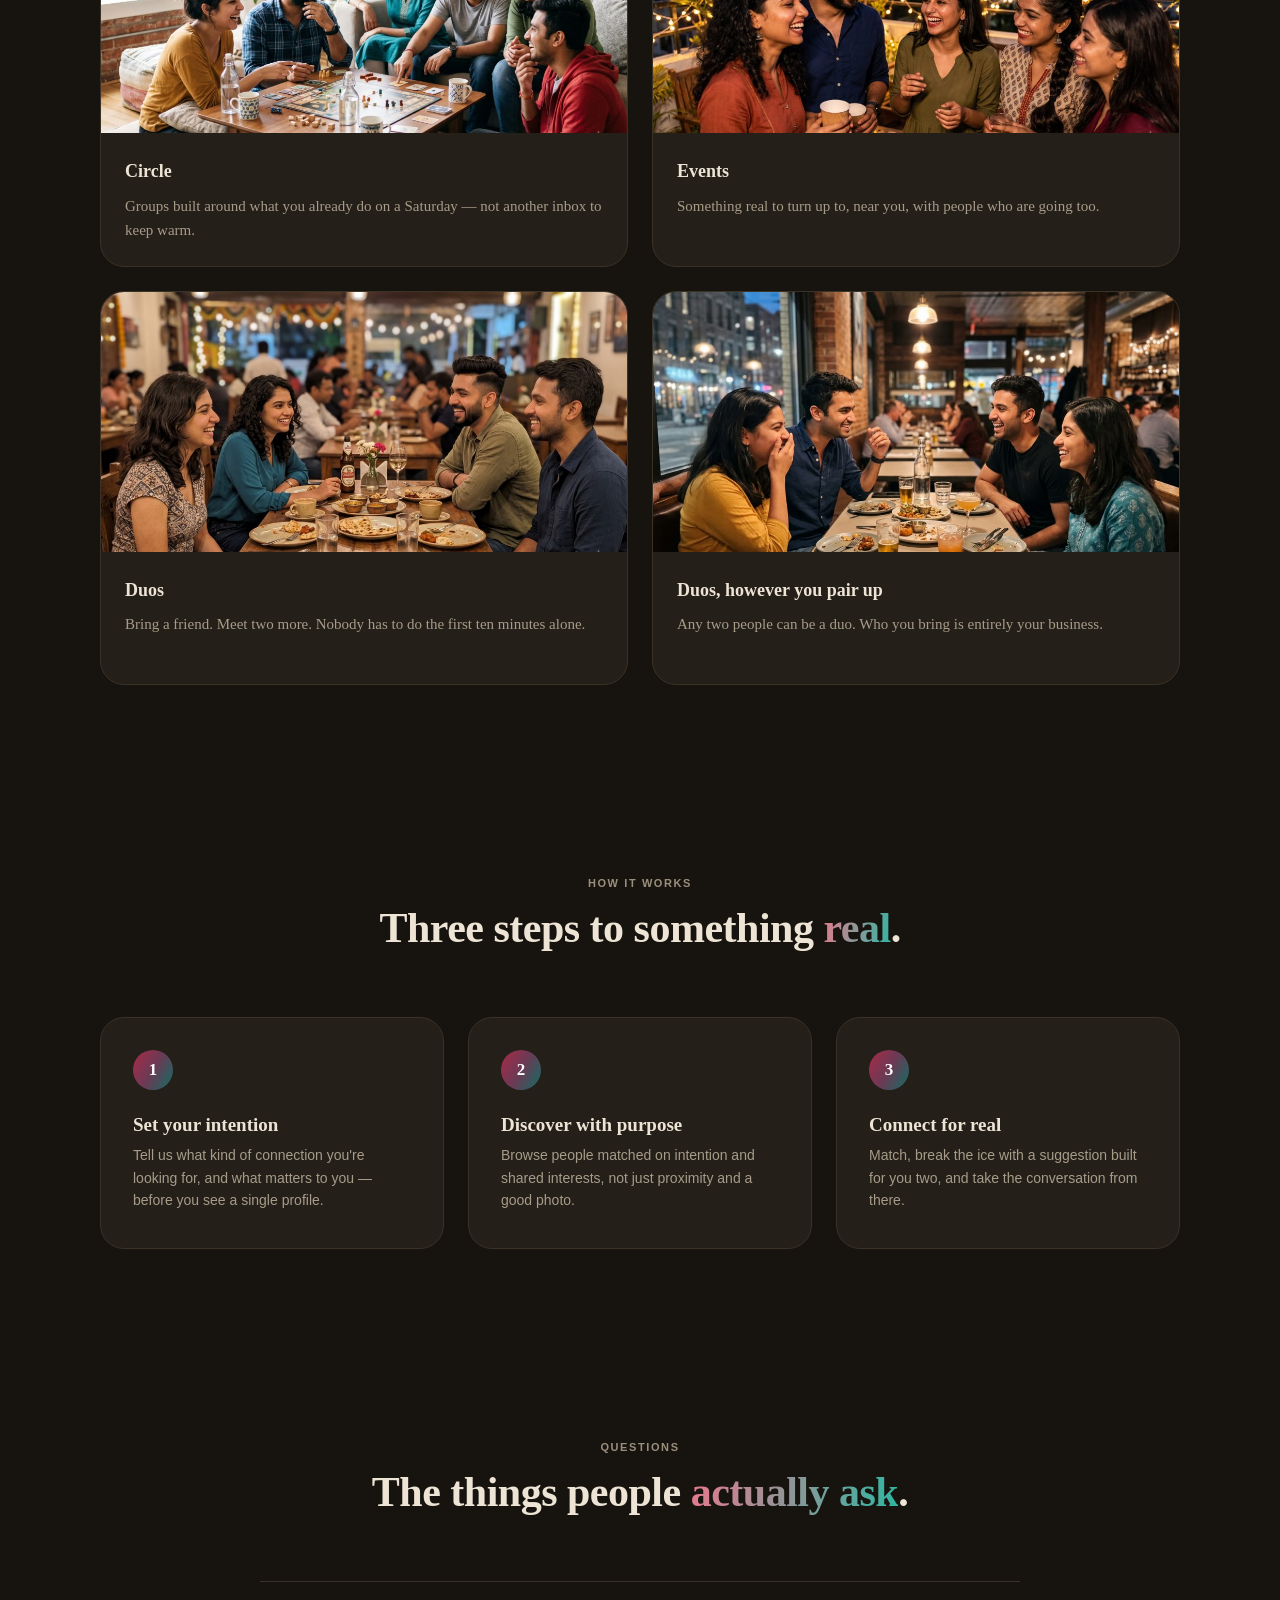
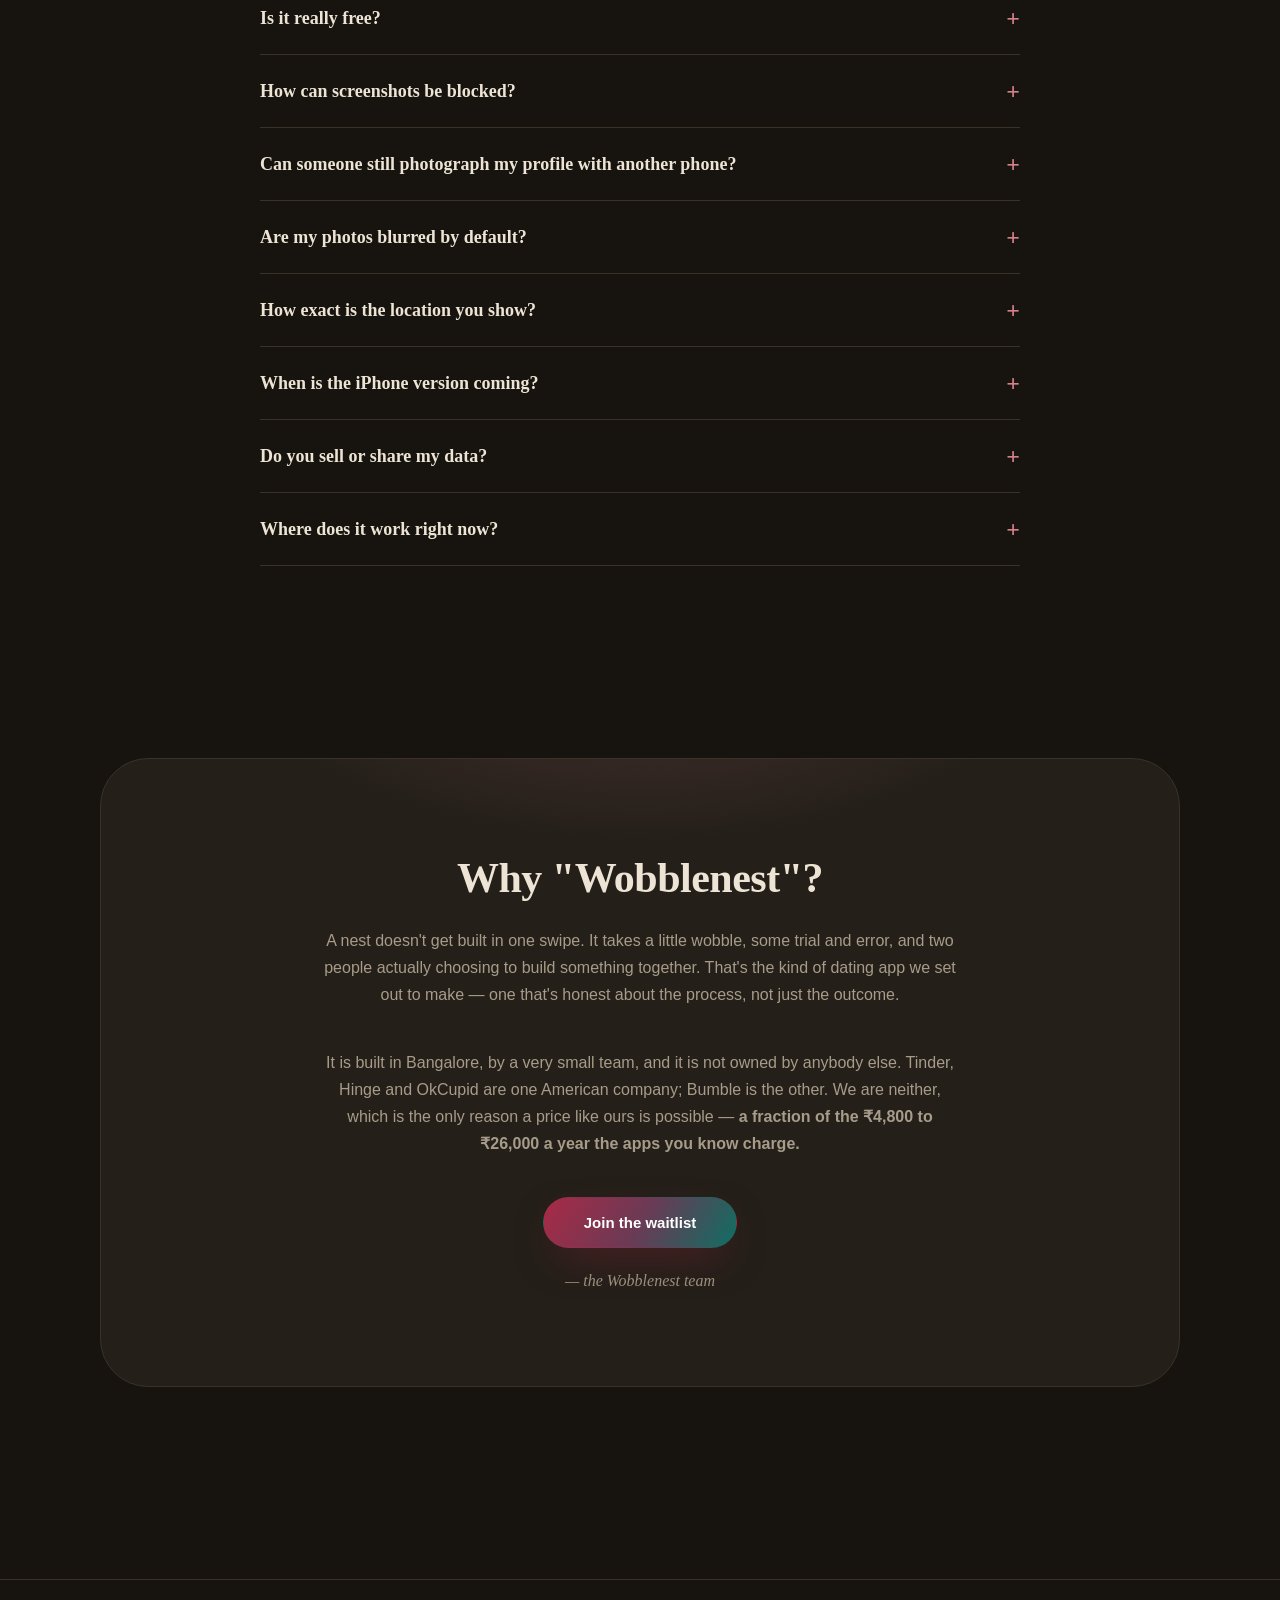
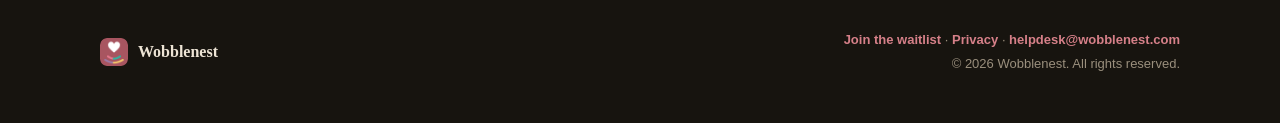
==== commit 70251fa4: "Lead on screenshot blocking, not blur — and fix a claim that was untrue The site said "your photos s" ====
--- a/index.html
+++ b/index.html
@@ -4,11 +4,11 @@
 <meta charset="UTF-8" />
 <meta name="viewport" content="width=device-width, initial-scale=1.0" />
 <title>Wobblenest — Dating with intention</title>
-<meta name="description" content="Wobblenest is a dating app where your photos stay yours — blurred to strangers until you choose, and impossible to screenshot. Built in Bangalore. Free, with no ads." />
+<meta name="description" content="Wobblenest is a dating app where nothing can be screenshotted, recorded or cast — not your photos, not your chats. Built in Bangalore. Free, with no ads." />
 <meta name="theme-color" content="#A85560" />
 <link rel="icon" type="image/png" href="favicon.png" />
 <meta property="og:title" content="Wobblenest — Dating with intention" />
-<meta property="og:description" content="Your photos stay yours — blurred until you choose, and impossible to screenshot. Built in Bangalore, free, no ads." />
+<meta property="og:description" content="Nothing can be screenshotted, recorded or cast — not your photos, not your chats. Built in Bangalore, free, no ads." />
 <meta property="og:image" content="icon.png" />
 <meta property="og:type" content="website" />
 <link rel="stylesheet" href="styles.css?v=6" />
@@ -39,12 +39,21 @@
     <span class="eyebrow"><span class="dot"></span>LAUNCHING SOON</span>
     <h1>Some connections are worth <em class="grad">building a nest</em> for.</h1>
     <p class="lede">
-      Your photos stay yours — blurred to strangers until you decide otherwise, and
-      impossible to screenshot anywhere in the app. Built in Bangalore by a small team with
-      no data business to run.
+      Nothing you send can be screenshotted, recorded or cast — not your photos, not your
+      chats, not anywhere in the app. Built in Bangalore by a small team with no data
+      business to run.
     </p>
+    <!-- Starting the form here rather than on the next page: the address is carried over in
+         the query string and prefilled, so the visitor has already begun rather than facing
+         a fresh form. Deliberately NOT a second write path to Supabase - the waitlist table
+         needs area, platform and gender too, so one validated submit stays in one place. -->
+    <form class="hero-join" action="waitlist.html" method="get">
+      <label class="sr-only" for="hero-email">Your email</label>
+      <input id="hero-email" name="email" type="email" inputmode="email" autocomplete="email"
+             placeholder="you@example.com" maxlength="120">
+      <button class="btn btn-primary" type="submit">Join the waitlist</button>
+    </form>
     <div class="cta-row">
-      <a class="btn btn-primary" href="waitlist.html">Join the waitlist</a>
       <a class="btn btn-ghost" href="#features">See what's inside</a>
     </div>
     <p class="cta-note">
@@ -54,26 +63,24 @@
     </p>
     </div><!-- /hero-copy -->
 
-    <!-- The photograph carries the headline's promise rather than decorating it: the couple
-         is sharp, and the profile card tucked into the corner is blurred with the lock on
-         it. That is what the app actually does, shown instead of claimed. aria-hidden and
-         empty alt because the caption beside it already says this in words - a screen
-         reader should not hear the same promise twice. -->
+    <!-- The photograph carries the headline rather than decorating it. The card tucked into
+         the corner is what a screenshot of Wobblenest actually produces: FLAG_SECURE is set
+         on the window, so the capture comes back blank. Showing the empty frame is the
+         honest demonstration - the feature is the absence, not a badge claiming it. -->
     <div class="hero-art" aria-hidden="true">
       <figure class="ph-main">
         <img src="img/hero-meeting.jpg" width="1600" height="732" alt=""
              fetchpriority="high" decoding="async">
       </figure>
-      <figure class="ph-blur">
-        <img src="img/profile.jpg" width="460" height="504" alt="" decoding="async">
-        <figcaption>
-          <svg viewBox="0 0 24 24" width="13" height="13" fill="none" stroke="currentColor"
-               stroke-width="2.4" stroke-linecap="round" stroke-linejoin="round">
-            <rect x="4" y="10" width="16" height="11" rx="2.5"></rect>
-            <path d="M8 10V7a4 4 0 0 1 8 0v3"></path>
+      <figure class="ph-shot">
+        <div class="ph-shot-frame">
+          <svg viewBox="0 0 24 24" width="26" height="26" fill="none" stroke="currentColor"
+               stroke-width="1.7" stroke-linecap="round" stroke-linejoin="round">
+            <path d="M3 8V6a2 2 0 0 1 2-2h2M17 4h2a2 2 0 0 1 2 2v2M21 16v2a2 2 0 0 1-2 2h-2M7 20H5a2 2 0 0 1-2-2v-2"></path>
+            <path d="M4 20 20 4"></path>
           </svg>
-          Blurred until you choose
-        </figcaption>
+        </div>
+        <figcaption>Screenshots come out blank</figcaption>
       </figure>
     </div>
    </div><!-- /hero-grid -->
@@ -153,9 +160,9 @@
       <div class="grid">
 
         <div class="card">
-          <div class="art c-accent"><svg viewBox="0 0 240 120" preserveAspectRatio="xMidYMid slice" aria-hidden="true"><defs><linearGradient id="art7" x1="0" y1="0" x2="1" y2="1"><stop offset="0" stop-color="currentColor" stop-opacity=".30"/><stop offset="1" stop-color="currentColor" stop-opacity=".04"/></linearGradient></defs><rect width="240" height="120" fill="url(#art7)"/><defs><filter id="fblur"><feGaussianBlur stdDeviation="5"/></filter></defs> <rect x="26" y="22" width="88" height="76" rx="10" fill="currentColor" fill-opacity=".14" stroke="currentColor" stroke-opacity=".35"/> <circle cx="70" cy="52" r="15" fill="currentColor" fill-opacity=".6"/> <path d="M46 92a24 24 0 0 1 48 0Z" fill="currentColor" fill-opacity=".6"/> <rect x="126" y="22" width="88" height="76" rx="10" fill="currentColor" fill-opacity=".14" stroke="currentColor" stroke-opacity=".35"/> <g filter="url(#fblur)"> <circle cx="170" cy="52" r="15" fill="currentColor" fill-opacity=".6"/> <path d="M146 92a24 24 0 0 1 48 0Z" fill="currentColor" fill-opacity=".6"/> </g></svg></div>
-          <h4>Blur your photos</h4>
-          <p>Strangers see a blur, not your face. Reveal it when you match — or when someone asks and you decide they can.</p>
+          <div class="art c-b1"><svg viewBox="0 0 240 120" preserveAspectRatio="xMidYMid slice" aria-hidden="true"><defs><linearGradient id="art10" x1="0" y1="0" x2="1" y2="1"><stop offset="0" stop-color="currentColor" stop-opacity=".30"/><stop offset="1" stop-color="currentColor" stop-opacity=".04"/></linearGradient></defs><rect width="240" height="120" fill="url(#art10)"/><rect x="88" y="14" width="64" height="92" rx="12" fill="currentColor" fill-opacity=".16" stroke="currentColor" stroke-opacity=".4"/> <rect x="98" y="30" width="44" height="52" rx="6" fill="currentColor" fill-opacity=".22"/> <circle cx="120" cy="94" r="4" fill="currentColor" fill-opacity=".5"/> <path d="M74 108 166 12" stroke="currentColor" stroke-width="6" stroke-linecap="round"/> <path d="M74 108 166 12" stroke="var(--bg)" stroke-width="2" stroke-linecap="round"/></svg></div>
+          <h4>Screenshots blocked</h4>
+          <p>Across every screen in the app, not just the ones with photos on them. What you show one person stays with that person.</p>
         </div>
 
         <div class="card">
@@ -165,9 +172,9 @@
         </div>
 
         <div class="card">
-          <div class="art c-b1"><svg viewBox="0 0 240 120" preserveAspectRatio="xMidYMid slice" aria-hidden="true"><defs><linearGradient id="art10" x1="0" y1="0" x2="1" y2="1"><stop offset="0" stop-color="currentColor" stop-opacity=".30"/><stop offset="1" stop-color="currentColor" stop-opacity=".04"/></linearGradient></defs><rect width="240" height="120" fill="url(#art10)"/><rect x="88" y="14" width="64" height="92" rx="12" fill="currentColor" fill-opacity=".16" stroke="currentColor" stroke-opacity=".4"/> <rect x="98" y="30" width="44" height="52" rx="6" fill="currentColor" fill-opacity=".22"/> <circle cx="120" cy="94" r="4" fill="currentColor" fill-opacity=".5"/> <path d="M74 108 166 12" stroke="currentColor" stroke-width="6" stroke-linecap="round"/> <path d="M74 108 166 12" stroke="var(--bg)" stroke-width="2" stroke-linecap="round"/></svg></div>
-          <h4>Screenshots blocked</h4>
-          <p>Across every screen in the app, not just the ones with photos on them. What you show one person stays with that person.</p>
+          <div class="art c-accent"><svg viewBox="0 0 240 120" preserveAspectRatio="xMidYMid slice" aria-hidden="true"><defs><linearGradient id="art7" x1="0" y1="0" x2="1" y2="1"><stop offset="0" stop-color="currentColor" stop-opacity=".30"/><stop offset="1" stop-color="currentColor" stop-opacity=".04"/></linearGradient></defs><rect width="240" height="120" fill="url(#art7)"/><defs><filter id="fblur"><feGaussianBlur stdDeviation="5"/></filter></defs> <rect x="26" y="22" width="88" height="76" rx="10" fill="currentColor" fill-opacity=".14" stroke="currentColor" stroke-opacity=".35"/> <circle cx="70" cy="52" r="15" fill="currentColor" fill-opacity=".6"/> <path d="M46 92a24 24 0 0 1 48 0Z" fill="currentColor" fill-opacity=".6"/> <rect x="126" y="22" width="88" height="76" rx="10" fill="currentColor" fill-opacity=".14" stroke="currentColor" stroke-opacity=".35"/> <g filter="url(#fblur)"> <circle cx="170" cy="52" r="15" fill="currentColor" fill-opacity=".6"/> <path d="M146 92a24 24 0 0 1 48 0Z" fill="currentColor" fill-opacity=".6"/> </g></svg></div>
+          <h4>Blur your photos, if you want to</h4>
+          <p>Off by default — your photos show normally. Turn it on and strangers see a blur instead, until you match or you decide otherwise. Yours to switch on, not ours.</p>
         </div>
 
         <div class="card">
@@ -370,6 +377,60 @@
         <h3>Connect for real</h3>
         <p>Match, break the ice with a suggestion built for you two, and take the conversation from there.</p>
       </div>
+    </div>
+  </div>
+</section>
+
+<!-- Native <details>: open/close with no JavaScript, keyboard-operable for free, and the
+     answers stay in the DOM so search engines and screen readers get all of them. -->
+<section id="faq">
+  <div class="wrap">
+    <div class="section-head">
+      <div class="kicker">Questions</div>
+      <h2>The things people <span class="grad">actually ask</span>.</h2>
+    </div>
+    <div class="faq-list">
+
+      <details>
+        <summary>Is it really free?</summary>
+        <p>Yes. No subscription, no ads, no paywalled likes. Premium exists and it is genuinely optional — and the first 3,000 women to join keep it free for life.</p>
+      </details>
+
+      <details>
+        <summary>How can screenshots be blocked?</summary>
+        <p>The app sets a flag on its own window that tells Android not to put its contents into a screen capture. Screenshots, screen recordings, casting and mirroring all come back blank — on every screen, not just the ones with photos. It is enforced by the operating system, not by us asking nicely.</p>
+      </details>
+
+      <details>
+        <summary>Can someone still photograph my profile with another phone?</summary>
+        <p>Yes, and no app can stop that. We would rather say so than pretend otherwise. What we can stop is the effortless version — a screenshot taken in a second and forwarded to a group chat — and that is what we have stopped.</p>
+      </details>
+
+      <details>
+        <summary>Are my photos blurred by default?</summary>
+        <p>No. Your photos show normally unless you switch blurring on, and plenty of people never will. It is there for anyone who wants to be seen only after a match, not something we impose on you.</p>
+      </details>
+
+      <details>
+        <summary>How exact is the location you show?</summary>
+        <p>Coarse, deliberately. We work from a grid rather than your precise coordinates, so people see roughly where you are and never where you live. Your exact position is not stored.</p>
+      </details>
+
+      <details>
+        <summary>When is the iPhone version coming?</summary>
+        <p>Android first, iPhone after. Join the waitlist and pick iPhone — that is how we decide when it is worth building, and you will hear the moment it exists.</p>
+      </details>
+
+      <details>
+        <summary>Do you sell or share my data?</summary>
+        <p>No, and there is no advertising business here that would want it. We carry no third-party analytics or tracking SDKs. If you delete your account, everything is permanently erased fourteen days later.</p>
+      </details>
+
+      <details>
+        <summary>Where does it work right now?</summary>
+        <p>India, starting in Bangalore. We open an area once enough people there have joined, so nobody's first session is an empty app. Whichever neighbourhood you put on the waitlist is a vote for opening it next.</p>
+      </details>
+
     </div>
   </div>
 </section>
--- a/styles.css
+++ b/styles.css
@@ -704,6 +704,95 @@
   pointer-events: none;
 }
 
+/* ---------- Hero email capture ---------- */
+.sr-only {
+  position: absolute;
+  width: 1px; height: 1px;
+  padding: 0; margin: -1px;
+  overflow: hidden;
+  clip: rect(0 0 0 0);
+  white-space: nowrap;
+  border: 0;
+}
+
+.hero-join {
+  display: flex;
+  gap: var(--s1);
+  flex-wrap: wrap;
+  margin-bottom: var(--s2);
+  font-family: -apple-system, BlinkMacSystemFont, 'Segoe UI', Roboto, sans-serif;
+}
+
+.hero-join input {
+  flex: 1 1 240px;
+  min-width: 0;
+  padding: var(--s2) var(--s3);
+  border-radius: 999px;
+  border: 1px solid var(--line);
+  background: var(--surface);
+  color: var(--ink);
+  font-size: 15px;
+  font-family: inherit;
+}
+
+.hero-join input::placeholder { color: var(--muted-soft); }
+
+.hero-join input:focus {
+  outline: none;
+  border-color: var(--accent);
+  box-shadow: 0 0 0 3px color-mix(in srgb, var(--accent) 22%, transparent);
+}
+
+.hero-join .btn { flex: 0 0 auto; }
+
+/* ---------- FAQ ---------- */
+.faq-list { max-width: 760px; margin: 0 auto; }
+
+.faq-list details {
+  border-bottom: 1px solid var(--line);
+  padding: var(--s3) 0;
+}
+
+.faq-list details:first-child { border-top: 1px solid var(--line); }
+
+.faq-list summary {
+  cursor: pointer;
+  list-style: none;
+  font-size: 18px;
+  font-weight: 650;
+  color: var(--ink);
+  display: flex;
+  align-items: center;
+  justify-content: space-between;
+  gap: var(--s2);
+}
+
+.faq-list summary::-webkit-details-marker { display: none; }
+
+/* A rotating + rather than a chevron glyph, so the open state is unmistakable without
+   loading an icon font or another SVG. */
+.faq-list summary::after {
+  content: '+';
+  flex: 0 0 auto;
+  font-size: 24px;
+  line-height: 1;
+  color: var(--accent);
+  transition: transform .18s;
+}
+
+.faq-list details[open] summary::after { transform: rotate(45deg); }
+
+.faq-list summary:hover { color: var(--accent); }
+
+.faq-list details p {
+  margin: var(--s2) 0 0;
+  padding-right: var(--s5);
+  color: var(--muted);
+  font-family: -apple-system, BlinkMacSystemFont, 'Segoe UI', Roboto, sans-serif;
+  font-size: 15px;
+  line-height: 1.7;
+}
+
 .ph-main { position: absolute; inset: 0; margin: 0; z-index: 1; }
 
 .ph-main img {
@@ -718,13 +807,14 @@
 
 /* The blurred card overlaps the corner of the main photo. This is the product promise
    made visible: same app, one face you have chosen to show, one you have not. */
-/* Small enough to tuck into the corner. At 186px it stood almost as tall as the
-   photograph itself and covered one of the two faces, which is the opposite of the point. */
-.ph-blur {
+/* What a screenshot of the app actually looks like. Small enough to tuck into the corner
+   of the photograph without covering either face - at 186px an earlier version stood nearly
+   as tall as the photo itself and sat over one of them. */
+.ph-shot {
   position: absolute;
   left: -22px;
   bottom: -22px;
-  width: 148px;
+  width: 172px;
   margin: 0;
   z-index: 2;
   border-radius: var(--s3);
@@ -732,27 +822,27 @@
   border: 1px solid rgba(255, 255, 255, .14);
   box-shadow: 0 18px 44px rgba(0, 0, 0, .5);
   transform: rotate(-4deg);
-}
-
-/* scale(1.12) hides the transparent fringe a blur leaves at the edges of its own box. */
-.ph-blur img {
-  display: block;
-  width: 100%;
-  height: 178px;
-  object-fit: cover;
-  filter: blur(9px);
-  transform: scale(1.14);
-}
-
-.ph-blur figcaption {
-  position: absolute;
-  left: 0; right: 0; bottom: 0;
+  background: #0B0A08;
+}
+
+/* Deliberately empty. The dashed edge reads as "a frame with nothing captured in it"
+   rather than as a black box that failed to load. */
+.ph-shot-frame {
+  height: 150px;
   display: flex;
   align-items: center;
   justify-content: center;
-  gap: 6px;
-  padding: 9px 8px;
-  background: rgba(12, 10, 8, .74);
+  color: rgba(237, 228, 213, .38);
+  border-bottom: 1px solid rgba(255, 255, 255, .08);
+  background:
+    repeating-linear-gradient(45deg, rgba(255,255,255,.022) 0 10px, transparent 10px 20px),
+    #0B0A08;
+}
+
+.ph-shot figcaption {
+  padding: 10px 12px;
+  text-align: center;
+  background: rgba(12, 10, 8, .92);
   color: #F2EADD;
   font-family: -apple-system, BlinkMacSystemFont, 'Segoe UI', Roboto, sans-serif;
   font-size: 11.5px;
@@ -829,8 +919,8 @@
   .hero-art { aspect-ratio: 16 / 10; max-width: 560px; margin: 0 auto; }
   /* Inside the margin now, not hanging off the left edge — at this width a negative
      offset pushes the card past the viewport and the page scrolls sideways. */
-  .ph-blur { left: 12px; bottom: -18px; width: 160px; }
-  .ph-blur img { height: 200px; }
+  .ph-shot { left: 12px; bottom: -18px; width: 158px; }
+  .ph-shot-frame { height: 132px; }
 }
 
 /* Single column: rows go back to auto and the floor is dropped. 1fr would make every card
@@ -842,9 +932,9 @@
   .shots { grid-template-columns: 1fr; grid-auto-rows: auto; }
   .shot-card img { height: 200px; }
   .hero-art { aspect-ratio: 4 / 3; }
-  .ph-blur { left: 10px; bottom: -14px; width: 132px; }
-  .ph-blur img { height: 164px; }
-  .ph-blur figcaption { font-size: 10px; padding: 7px 6px; }
+  .ph-shot { left: 10px; bottom: -14px; width: 136px; }
+  .ph-shot-frame { height: 112px; }
+  .ph-shot figcaption { font-size: 10px; padding: 8px 6px; }
   .card, .step { min-height: 0; }
   .card, .step { padding: var(--s3); }
   .hero { padding: var(--s7) 0 var(--s5); }
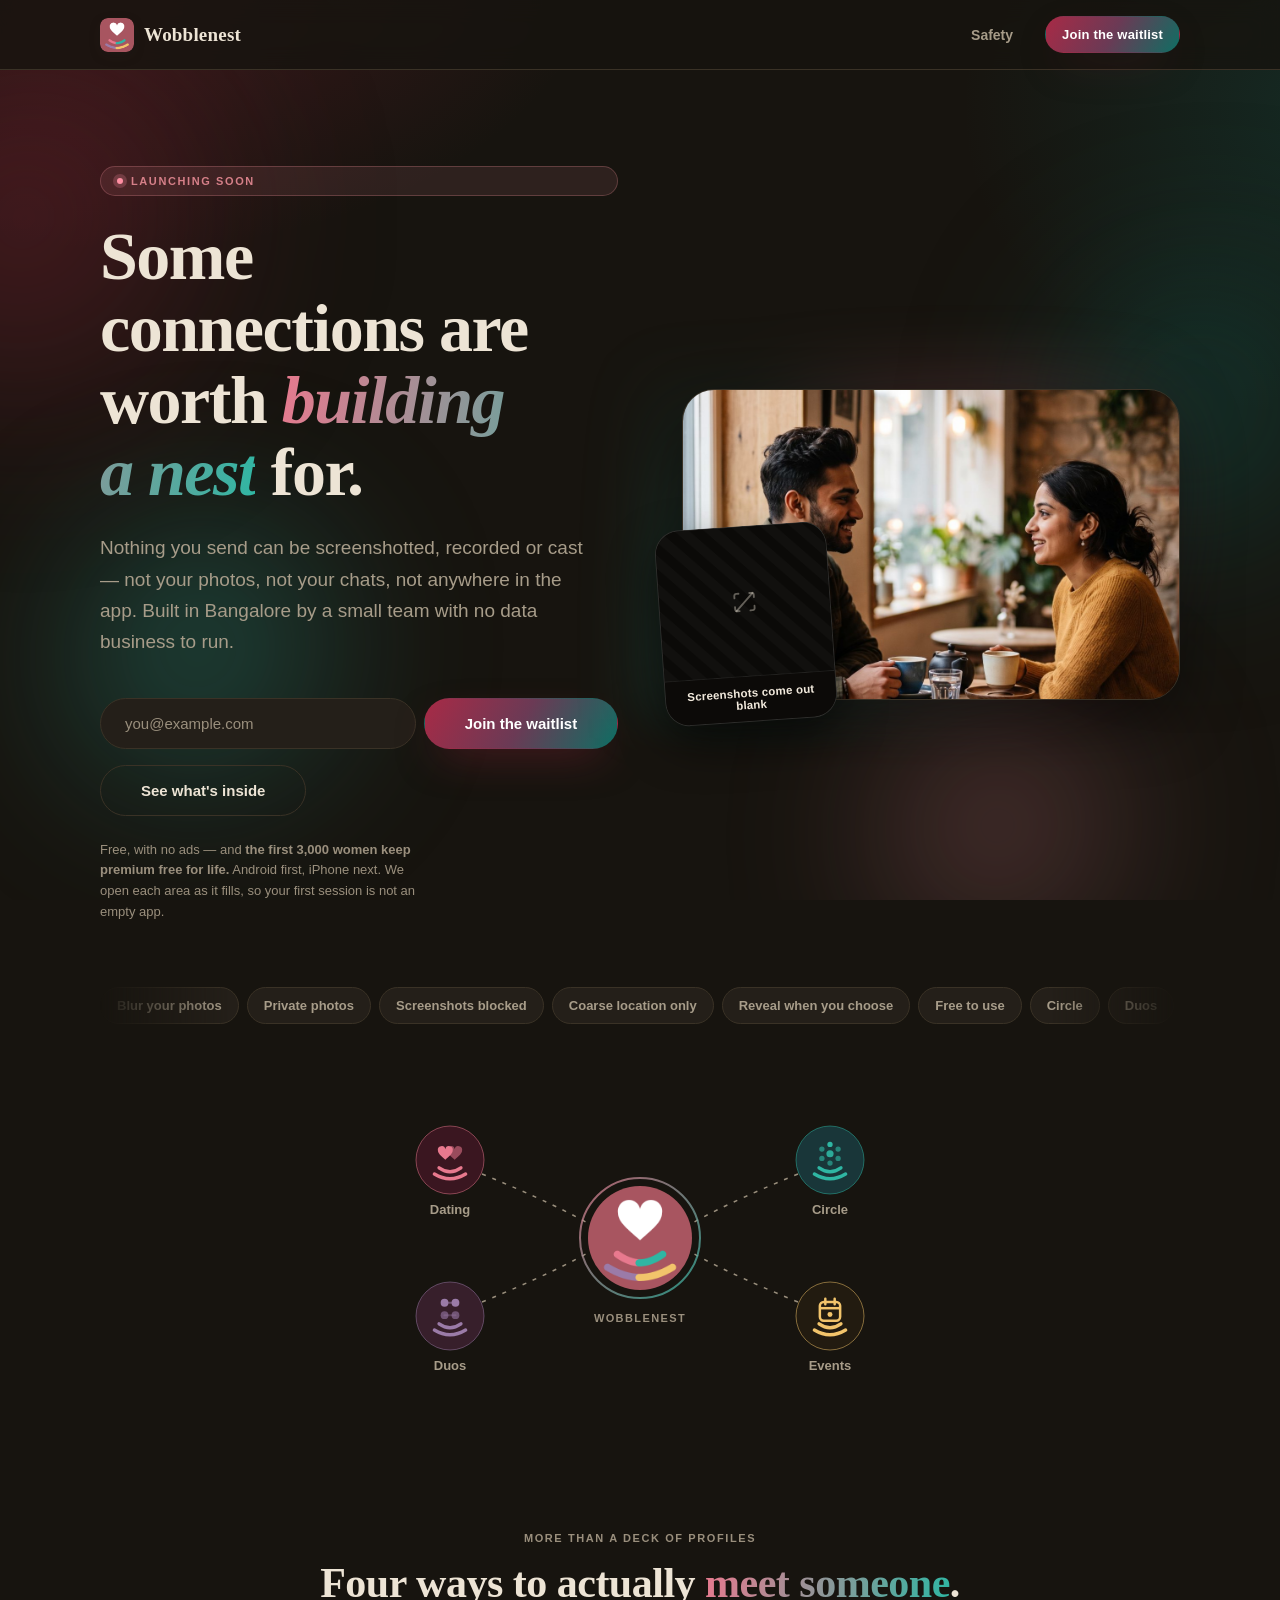
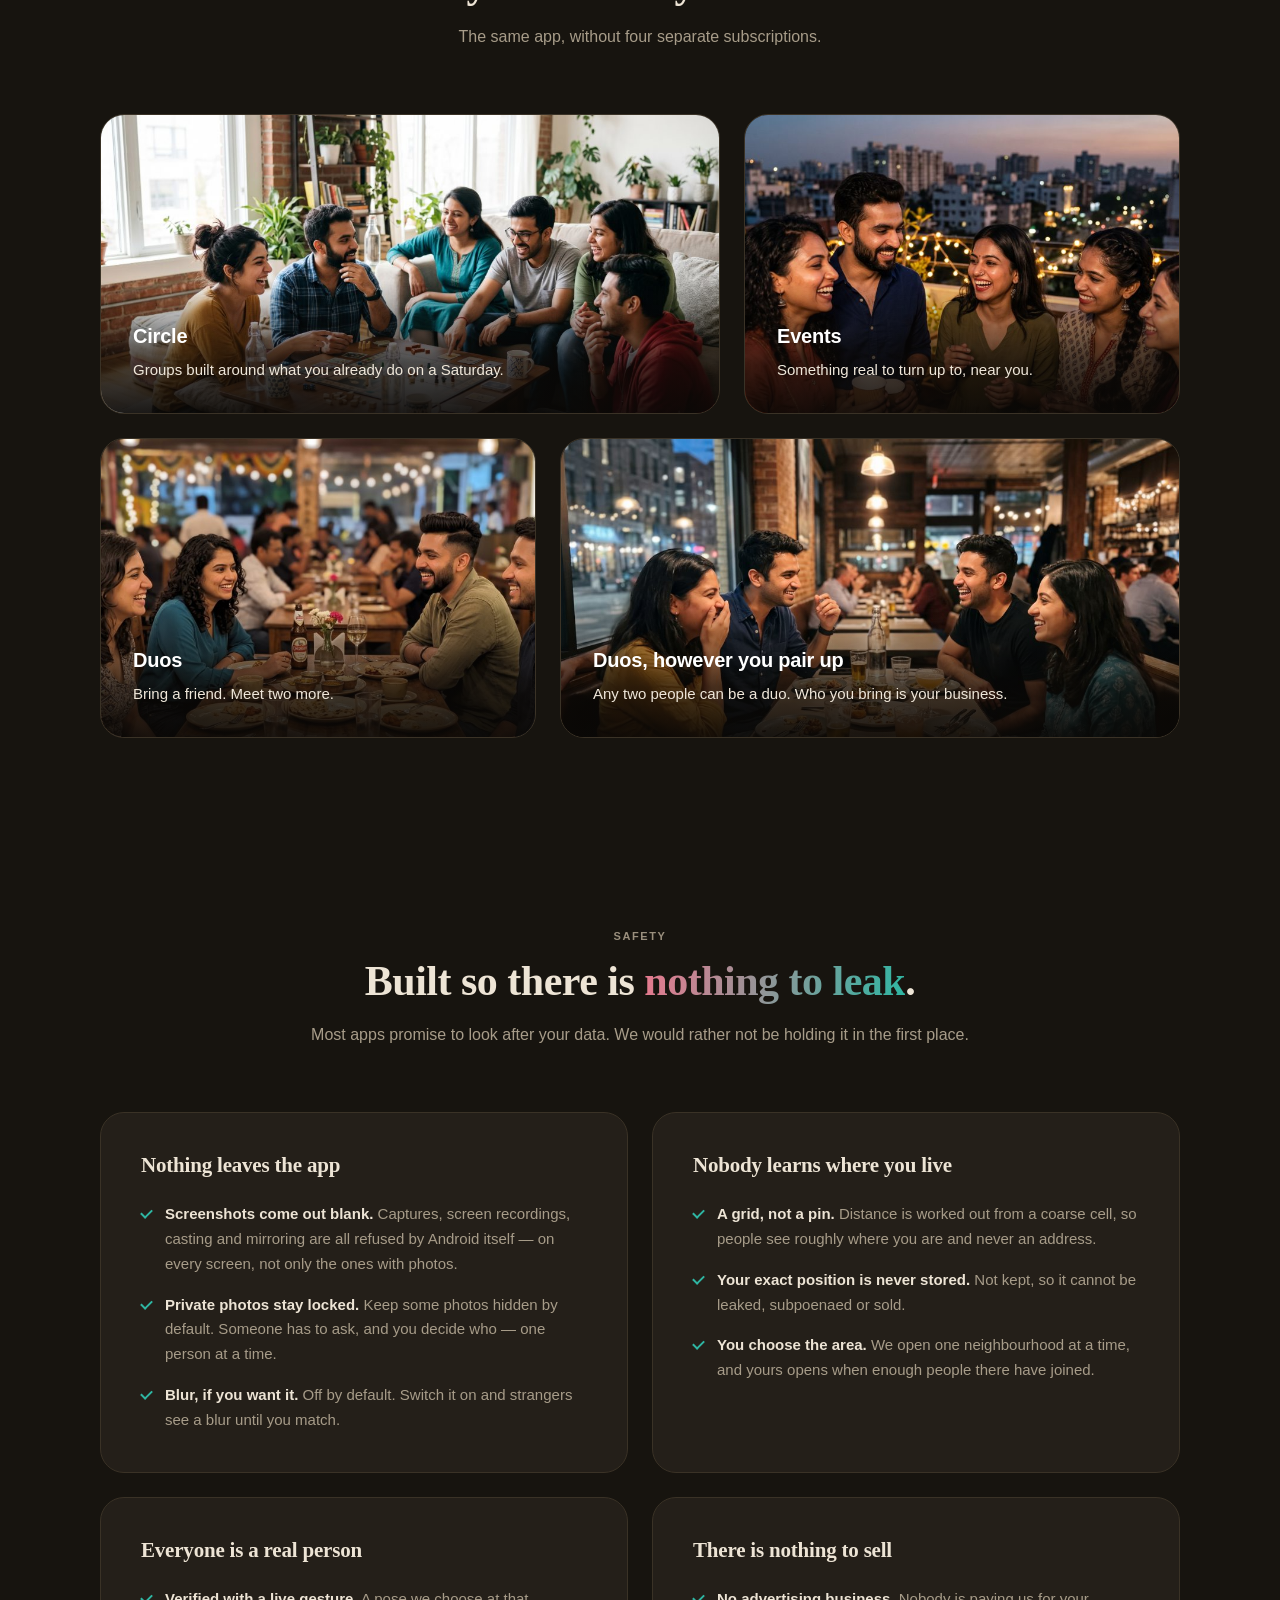
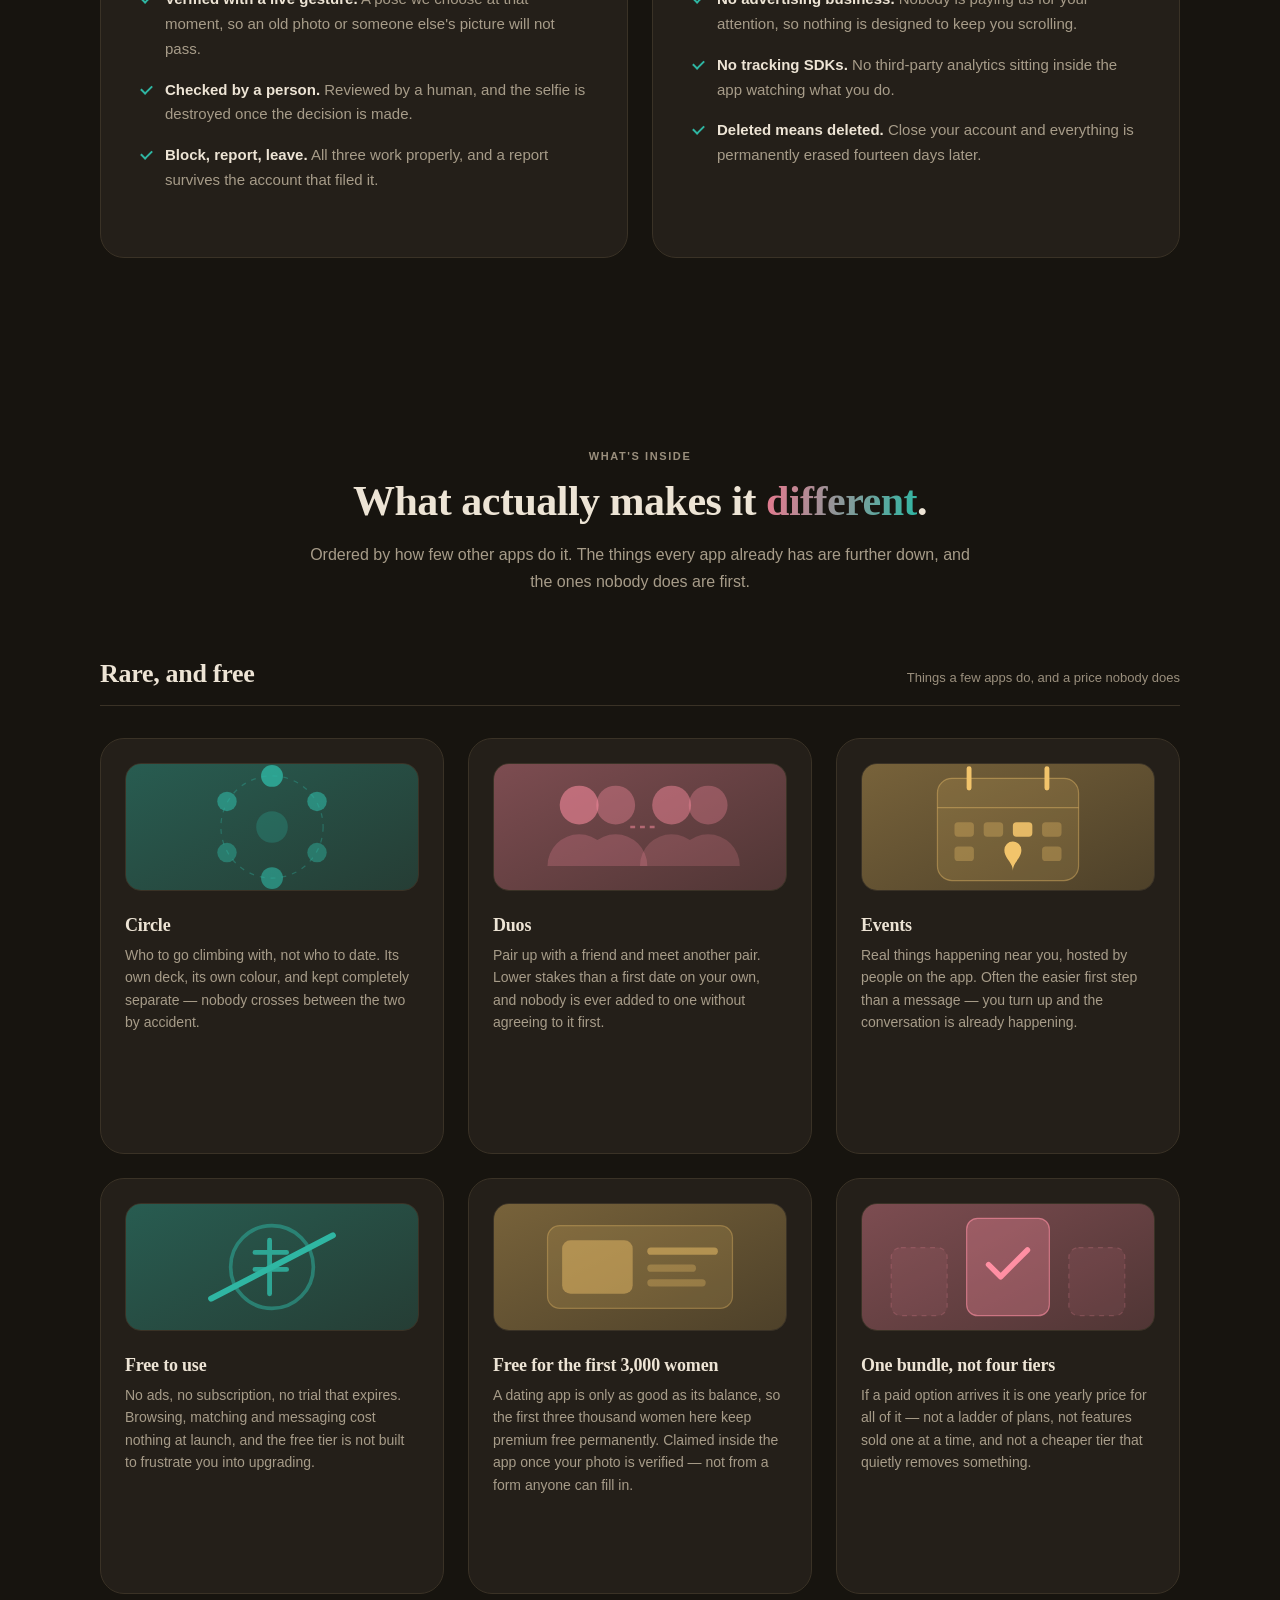
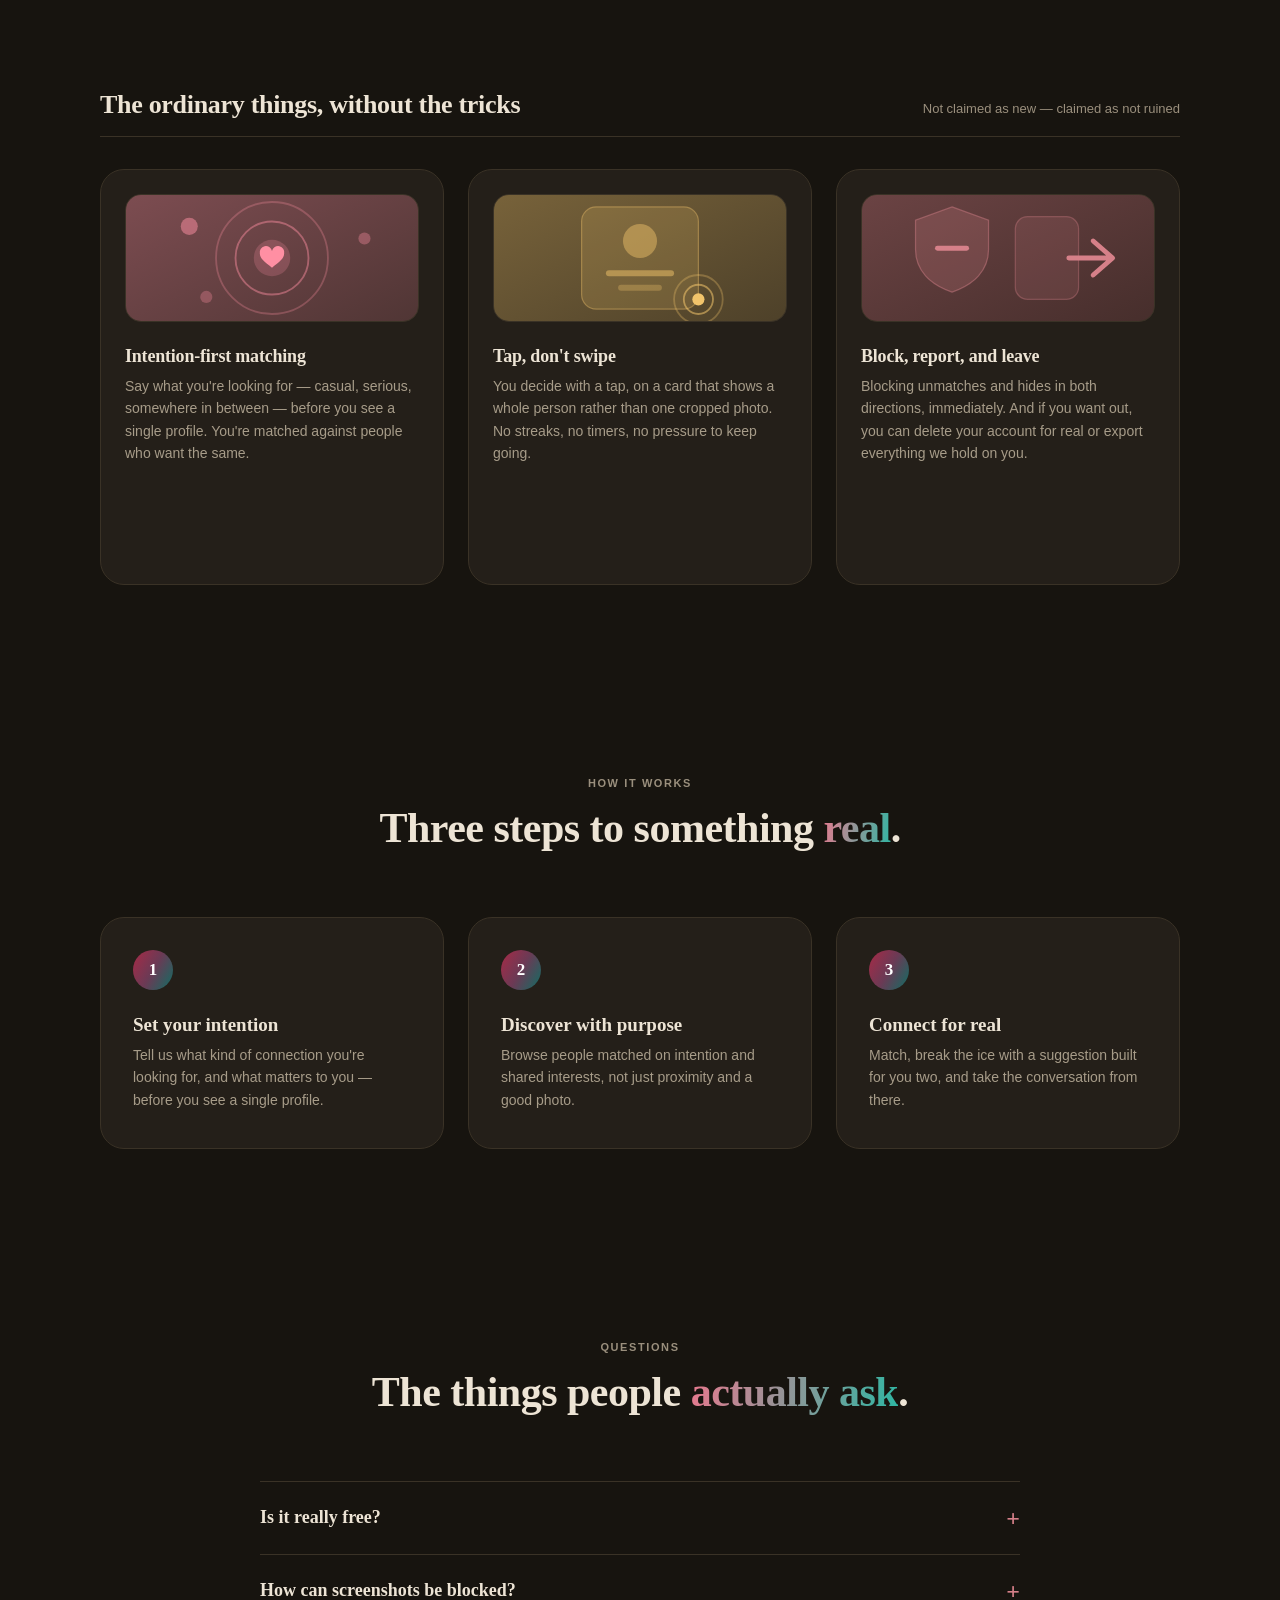
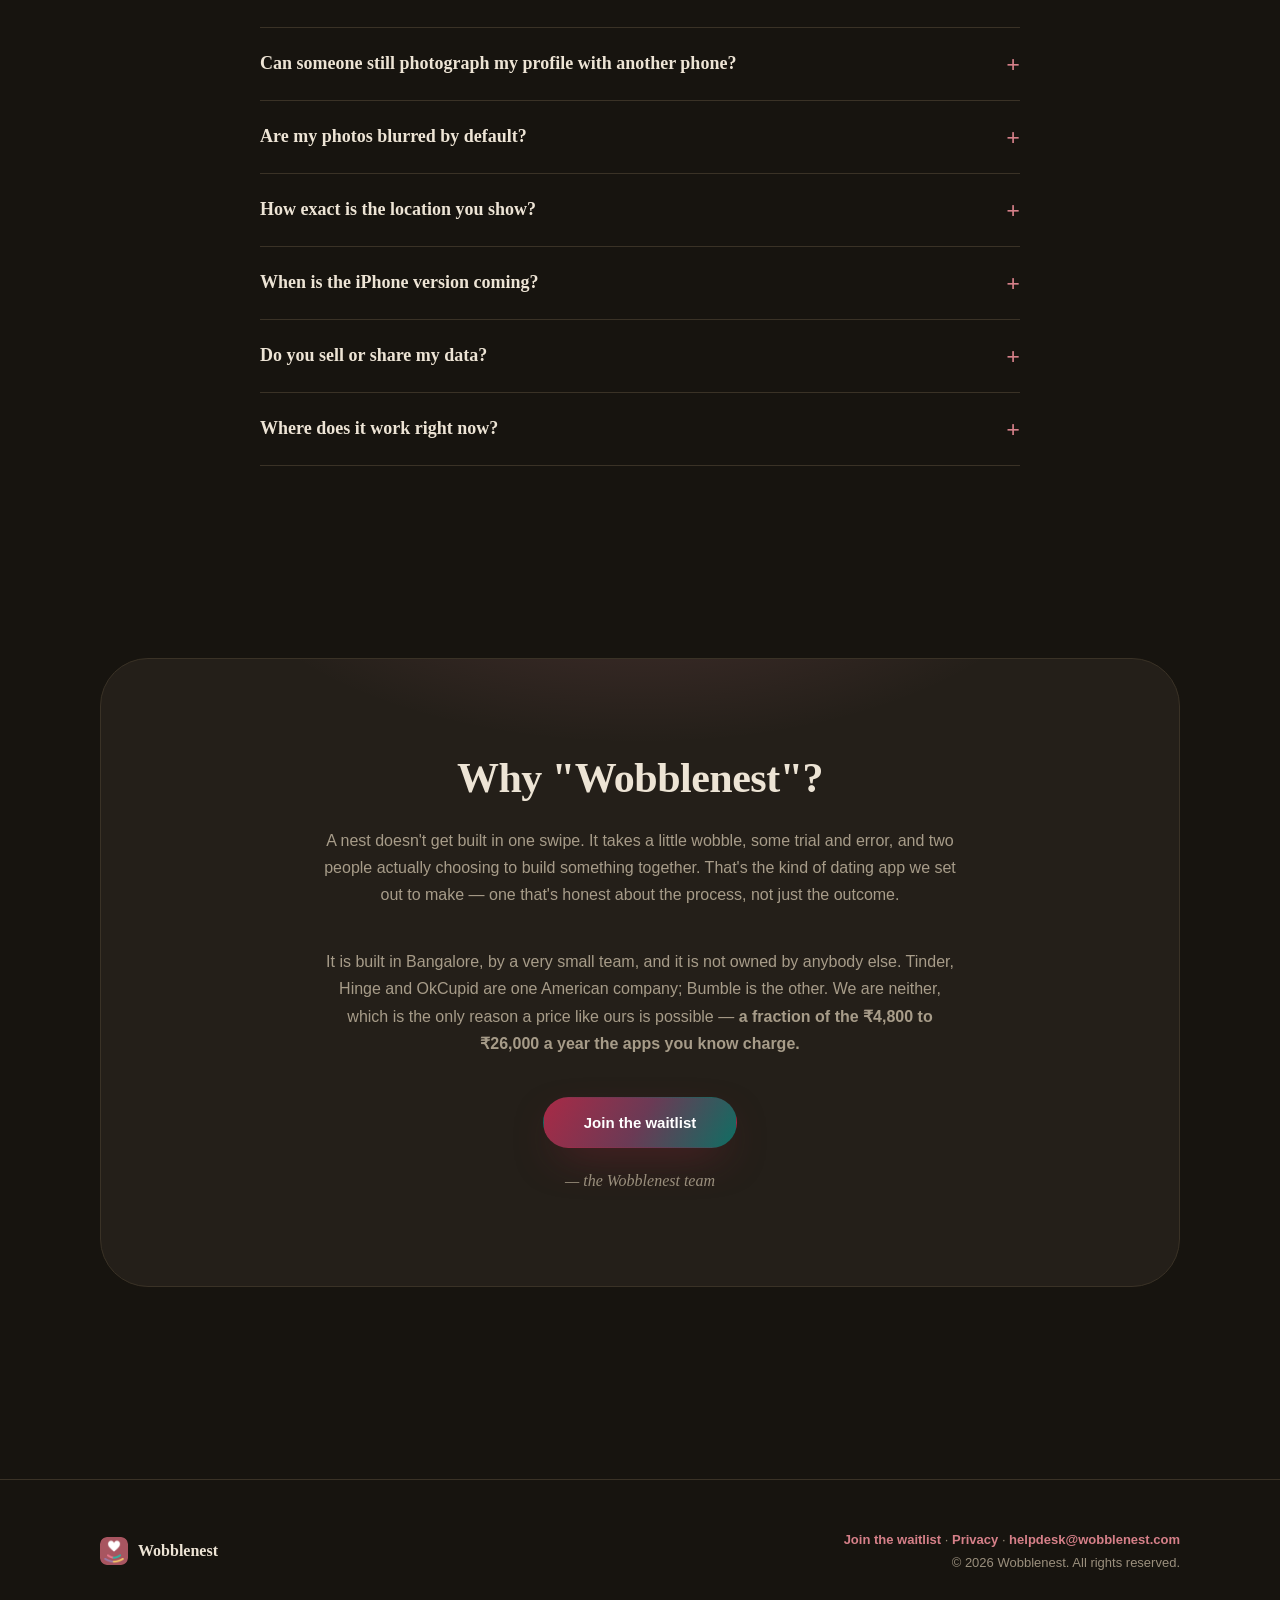
==== commit 147b2850: "Give safety its own section, and treat the photographs as photographs Two changes, both from looking" ====
--- a/index.html
+++ b/index.html
@@ -28,6 +28,7 @@
       <img src="icon.png" alt="Wobblenest" />
       <span>Wobblenest</span>
     </a>
+    <a class="nav-link" href="#safety">Safety</a>
     <a class="nav-pill" href="waitlist.html">Join the waitlist</a>
   </div>
 </nav>
@@ -143,6 +144,116 @@
   </div>
 </header>
 
+
+
+<!-- The four things inside the app, shown rather than described. Duos gets two pictures
+     deliberately: one pair of friends meeting another pair, and a mixed pair. Between them
+     they show a duo can be put together however you like, which a single picture would
+     quietly have turned into a rule. -->
+<section id="inside">
+  <div class="wrap">
+    <div class="section-head">
+      <div class="kicker">More than a deck of profiles</div>
+      <h2>Four ways to actually <span class="grad">meet someone</span>.</h2>
+      <p>The same app, without four separate subscriptions.</p>
+    </div>
+    <div class="shots">
+
+      <figure class="shot shot-wide">
+        <img src="img/circle.jpg" width="1100" height="503" loading="lazy" decoding="async"
+             alt="Six friends sitting around a low table playing a board game">
+        <figcaption>
+          <span class="shot-tag">Circle</span>
+          Groups built around what you already do on a Saturday.
+        </figcaption>
+      </figure>
+
+      <figure class="shot shot-narrow">
+        <img src="img/events.jpg" width="1100" height="503" loading="lazy" decoding="async"
+             alt="A rooftop gathering at dusk under string lights">
+        <figcaption>
+          <span class="shot-tag">Events</span>
+          Something real to turn up to, near you.
+        </figcaption>
+      </figure>
+
+      <figure class="shot shot-narrow">
+        <img src="img/duos-friends.jpg" width="1100" height="503" loading="lazy" decoding="async"
+             alt="Two friends meeting two other friends across a restaurant table">
+        <figcaption>
+          <span class="shot-tag">Duos</span>
+          Bring a friend. Meet two more.
+        </figcaption>
+      </figure>
+
+      <figure class="shot shot-wide">
+        <img src="img/duos-pairs.jpg" width="1100" height="503" loading="lazy" decoding="async"
+             alt="Four people talking around a table, seated in pairs">
+        <figcaption>
+          <span class="shot-tag">Duos, however you pair up</span>
+          Any two people can be a duo. Who you bring is your business.
+        </figcaption>
+      </figure>
+
+    </div>
+  </div>
+</section>
+
+<!-- Safety is the reason to choose this app, so it gets a section of its own rather than
+     six cards scattered through a list of fifteen. This replaces the "What no other app
+     does" cluster - the same claims, grouped so they read as one position instead of
+     several small ones. Every line here is something the app actually does; the honest
+     limits are stated in the FAQ rather than hidden. -->
+<section id="safety">
+  <div class="wrap">
+    <div class="section-head">
+      <div class="kicker">Safety</div>
+      <h2>Built so there is <span class="grad">nothing to leak</span>.</h2>
+      <p>Most apps promise to look after your data. We would rather not be holding it in the first place.</p>
+    </div>
+
+    <div class="pillars">
+
+      <div class="pillar">
+        <h3>Nothing leaves the app</h3>
+        <ul>
+          <li><strong>Screenshots come out blank.</strong> Captures, screen recordings, casting and mirroring are all refused by Android itself — on every screen, not only the ones with photos.</li>
+          <li><strong>Private photos stay locked.</strong> Keep some photos hidden by default. Someone has to ask, and you decide who — one person at a time.</li>
+          <li><strong>Blur, if you want it.</strong> Off by default. Switch it on and strangers see a blur until you match.</li>
+        </ul>
+      </div>
+
+      <div class="pillar">
+        <h3>Nobody learns where you live</h3>
+        <ul>
+          <li><strong>A grid, not a pin.</strong> Distance is worked out from a coarse cell, so people see roughly where you are and never an address.</li>
+          <li><strong>Your exact position is never stored.</strong> Not kept, so it cannot be leaked, subpoenaed or sold.</li>
+          <li><strong>You choose the area.</strong> We open one neighbourhood at a time, and yours opens when enough people there have joined.</li>
+        </ul>
+      </div>
+
+      <div class="pillar">
+        <h3>Everyone is a real person</h3>
+        <ul>
+          <li><strong>Verified with a live gesture.</strong> A pose we choose at that moment, so an old photo or someone else's picture will not pass.</li>
+          <li><strong>Checked by a person.</strong> Reviewed by a human, and the selfie is destroyed once the decision is made.</li>
+          <li><strong>Block, report, leave.</strong> All three work properly, and a report survives the account that filed it.</li>
+        </ul>
+      </div>
+
+      <div class="pillar">
+        <h3>There is nothing to sell</h3>
+        <ul>
+          <li><strong>No advertising business.</strong> Nobody is paying us for your attention, so nothing is designed to keep you scrolling.</li>
+          <li><strong>No tracking SDKs.</strong> No third-party analytics sitting inside the app watching what you do.</li>
+          <li><strong>Deleted means deleted.</strong> Close your account and everything is permanently erased fourteen days later.</li>
+        </ul>
+      </div>
+
+    </div>
+  </div>
+</section>
+
 <section id="features">
   <div class="wrap">
     <div class="section-head">
@@ -152,51 +263,6 @@
     </div>
 
 <!-- FEATURES:START -->
-    <div class="cluster">
-      <div class="cluster-head">
-        <h3>What no other app does</h3>
-        <span>The reasons to pick this one</span>
-      </div>
-      <div class="grid">
-
-        <div class="card">
-          <div class="art c-b1"><svg viewBox="0 0 240 120" preserveAspectRatio="xMidYMid slice" aria-hidden="true"><defs><linearGradient id="art10" x1="0" y1="0" x2="1" y2="1"><stop offset="0" stop-color="currentColor" stop-opacity=".30"/><stop offset="1" stop-color="currentColor" stop-opacity=".04"/></linearGradient></defs><rect width="240" height="120" fill="url(#art10)"/><rect x="88" y="14" width="64" height="92" rx="12" fill="currentColor" fill-opacity=".16" stroke="currentColor" stroke-opacity=".4"/> <rect x="98" y="30" width="44" height="52" rx="6" fill="currentColor" fill-opacity=".22"/> <circle cx="120" cy="94" r="4" fill="currentColor" fill-opacity=".5"/> <path d="M74 108 166 12" stroke="currentColor" stroke-width="6" stroke-linecap="round"/> <path d="M74 108 166 12" stroke="var(--bg)" stroke-width="2" stroke-linecap="round"/></svg></div>
-          <h4>Screenshots blocked</h4>
-          <p>Across every screen in the app, not just the ones with photos on them. What you show one person stays with that person.</p>
-        </div>
-
-        <div class="card">
-          <div class="art c-gold"><svg viewBox="0 0 240 120" preserveAspectRatio="xMidYMid slice" aria-hidden="true"><defs><linearGradient id="art8" x1="0" y1="0" x2="1" y2="1"><stop offset="0" stop-color="currentColor" stop-opacity=".30"/><stop offset="1" stop-color="currentColor" stop-opacity=".04"/></linearGradient></defs><rect width="240" height="120" fill="url(#art8)"/><rect x="52" y="20" width="136" height="80" rx="12" fill="currentColor" fill-opacity=".14" stroke="currentColor" stroke-opacity=".35"/> <path d="M62 88l30-28 22 20 18-16 36 32Z" fill="currentColor" fill-opacity=".28"/> <circle cx="150" cy="44" r="9" fill="currentColor" fill-opacity=".4"/> <rect x="98" y="46" width="44" height="42" rx="9" fill="currentColor" fill-opacity=".9"/> <path d="M108 46v-7a12 12 0 0 1 24 0v7" fill="none" stroke="currentColor" stroke-width="4"/> <circle cx="120" cy="66" r="4.5" fill="var(--bg)"/></svg></div>
-          <h4>Private photos, by request</h4>
-          <p>Keep certain photos locked by default. Someone has to ask, and you decide who gets to see them — one person at a time, and never the algorithm.</p>
-        </div>
-
-        <div class="card">
-          <div class="art c-accent"><svg viewBox="0 0 240 120" preserveAspectRatio="xMidYMid slice" aria-hidden="true"><defs><linearGradient id="art7" x1="0" y1="0" x2="1" y2="1"><stop offset="0" stop-color="currentColor" stop-opacity=".30"/><stop offset="1" stop-color="currentColor" stop-opacity=".04"/></linearGradient></defs><rect width="240" height="120" fill="url(#art7)"/><defs><filter id="fblur"><feGaussianBlur stdDeviation="5"/></filter></defs> <rect x="26" y="22" width="88" height="76" rx="10" fill="currentColor" fill-opacity=".14" stroke="currentColor" stroke-opacity=".35"/> <circle cx="70" cy="52" r="15" fill="currentColor" fill-opacity=".6"/> <path d="M46 92a24 24 0 0 1 48 0Z" fill="currentColor" fill-opacity=".6"/> <rect x="126" y="22" width="88" height="76" rx="10" fill="currentColor" fill-opacity=".14" stroke="currentColor" stroke-opacity=".35"/> <g filter="url(#fblur)"> <circle cx="170" cy="52" r="15" fill="currentColor" fill-opacity=".6"/> <path d="M146 92a24 24 0 0 1 48 0Z" fill="currentColor" fill-opacity=".6"/> </g></svg></div>
-          <h4>Blur your photos, if you want to</h4>
-          <p>Off by default — your photos show normally. Turn it on and strangers see a blur instead, until you match or you decide otherwise. Yours to switch on, not ours.</p>
-        </div>
-
-        <div class="card">
-          <div class="art c-b2"><svg viewBox="0 0 240 120" preserveAspectRatio="xMidYMid slice" aria-hidden="true"><defs><linearGradient id="art11" x1="0" y1="0" x2="1" y2="1"><stop offset="0" stop-color="currentColor" stop-opacity=".30"/><stop offset="1" stop-color="currentColor" stop-opacity=".04"/></linearGradient></defs><rect width="240" height="120" fill="url(#art11)"/><g stroke="currentColor" stroke-opacity=".2"> <path d="M0 30h240M0 60h240M0 90h240M40 0v120M80 0v120M120 0v120M160 0v120M200 0v120"/> </g> <rect x="80" y="30" width="40" height="30" fill="currentColor" fill-opacity=".3" stroke="currentColor" stroke-opacity=".6"/> <circle cx="100" cy="45" r="3.5" fill="currentColor"/> <circle cx="132" cy="72" r="3.5" fill="currentColor" fill-opacity=".35"/> <path d="M104 46 130 71" stroke="currentColor" stroke-opacity=".45" stroke-dasharray="3 3"/> <text x="150" y="40" font-size="11" fill="currentColor" fill-opacity=".7" font-family="sans-serif">550m</text></svg></div>
-          <h4>Coarse location only</h4>
-          <p>We never ask for your precise location, and what we do store is snapped to a grid before it is written down. Distance stays useful; your address stays yours.</p>
-        </div>
-
-        <div class="card">
-          <div class="art c-a1"><svg viewBox="0 0 240 120" preserveAspectRatio="xMidYMid slice" aria-hidden="true"><defs><linearGradient id="art9" x1="0" y1="0" x2="1" y2="1"><stop offset="0" stop-color="currentColor" stop-opacity=".30"/><stop offset="1" stop-color="currentColor" stop-opacity=".04"/></linearGradient></defs><rect width="240" height="120" fill="url(#art9)"/><circle cx="96" cy="58" r="30" fill="currentColor" fill-opacity=".2" stroke="currentColor" stroke-opacity=".4"/> <circle cx="96" cy="50" r="11" fill="currentColor" fill-opacity=".55"/> <path d="M76 84a20 20 0 0 1 40 0Z" fill="currentColor" fill-opacity=".55"/> <path d="M158 20l30 11v22c0 17-12 28-30 34-18-6-30-17-30-34V31Z" fill="currentColor" fill-opacity=".22" stroke="currentColor" stroke-opacity=".45"/> <path d="M146 55l9 9 17-17" fill="none" stroke="currentColor" stroke-width="4" stroke-linecap="round" stroke-linejoin="round"/></svg></div>
-          <h4>Verified with a live gesture</h4>
-          <p>The badge means someone actually checked. You're asked to hold a pose we pick on the spot, so a saved photo can't pass — and the selfie is deleted either way.</p>
-        </div>
-
-        <div class="card">
-          <div class="art c-a2"><svg viewBox="0 0 240 120" preserveAspectRatio="xMidYMid slice" aria-hidden="true"><defs><linearGradient id="art6" x1="0" y1="0" x2="1" y2="1"><stop offset="0" stop-color="currentColor" stop-opacity=".30"/><stop offset="1" stop-color="currentColor" stop-opacity=".04"/></linearGradient></defs><rect width="240" height="120" fill="url(#art6)"/><g stroke="currentColor" stroke-opacity=".22"> <path d="M0 34h240M0 62h240M0 90h240M60 0v120M120 0v120M180 0v120"/> </g> <rect x="60" y="34" width="60" height="28" fill="currentColor" fill-opacity=".22"/> <circle cx="90" cy="48" r="30" fill="none" stroke="currentColor" stroke-opacity=".4" stroke-dasharray="3 4"/> <path d="M90 74c0-9 8-13 8-21a8 8 0 1 0-16 0c0 8 8 12 8 21Z" fill="currentColor"/> <circle cx="90" cy="52" r="3" fill="currentColor" fill-opacity=".25"/></svg></div>
-          <h4>Reveal when you choose</h4>
-          <p>An area opens only once there are enough people in it. Your first session is of a populated app, not an empty one you never come back to.</p>
-        </div>
-
-      </div>
-    </div>
 
     <div class="cluster">
       <div class="cluster-head">
@@ -302,58 +368,7 @@
   </div>
 </section>
 
-<!-- The four things inside the app, shown rather than described. Duos gets two pictures
-     deliberately: one pair of friends meeting another pair, and a mixed pair. Between them
-     they show a duo can be put together however you like, which a single picture would
-     quietly have turned into a rule. -->
-<section id="inside">
-  <div class="wrap">
-    <div class="section-head">
-      <div class="kicker">More than a deck of profiles</div>
-      <h2>Four ways to actually <span class="grad">meet someone</span>.</h2>
-      <p>The same app, without four separate subscriptions.</p>
-    </div>
-    <div class="shots">
-
-      <figure class="shot-card">
-        <img src="img/circle.jpg" width="1100" height="503" loading="lazy" decoding="async"
-             alt="Six friends sitting around a low table playing a board game">
-        <figcaption>
-          <strong>Circle</strong>
-          Groups built around what you already do on a Saturday — not another inbox to keep warm.
-        </figcaption>
-      </figure>
-
-      <figure class="shot-card">
-        <img src="img/events.jpg" width="1100" height="503" loading="lazy" decoding="async"
-             alt="A rooftop gathering at dusk under string lights">
-        <figcaption>
-          <strong>Events</strong>
-          Something real to turn up to, near you, with people who are going too.
-        </figcaption>
-      </figure>
-
-      <figure class="shot-card">
-        <img src="img/duos-friends.jpg" width="1100" height="503" loading="lazy" decoding="async"
-             alt="Two friends meeting two other friends across a restaurant table">
-        <figcaption>
-          <strong>Duos</strong>
-          Bring a friend. Meet two more. Nobody has to do the first ten minutes alone.
-        </figcaption>
-      </figure>
-
-      <figure class="shot-card">
-        <img src="img/duos-pairs.jpg" width="1100" height="503" loading="lazy" decoding="async"
-             alt="Four people talking around a table, seated in pairs">
-        <figcaption>
-          <strong>Duos, however you pair up</strong>
-          Any two people can be a duo. Who you bring is entirely your business.
-        </figcaption>
-      </figure>
-
-    </div>
-  </div>
-</section>
+
 
 <section id="how">
   <div class="wrap">
--- a/styles.css
+++ b/styles.css
@@ -744,6 +744,79 @@
 }
 
 .hero-join .btn { flex: 0 0 auto; }
+
+/* ---------- Nav link ---------- */
+.nav-link {
+  margin-left: auto;
+  margin-right: var(--s2);
+  font-family: -apple-system, BlinkMacSystemFont, 'Segoe UI', Roboto, sans-serif;
+  font-size: 14px;
+  font-weight: 600;
+  color: var(--muted);
+  text-decoration: none;
+  white-space: nowrap;
+  transition: color .15s;
+}
+
+.nav-link:hover { color: var(--ink); }
+
+/* ---------- Safety pillars ----------
+   Two by two, uniform rows, same 24px gutter as every other grid on the page so the four
+   blocks land on the same column edges as the cards above and below them. */
+.pillars {
+  display: grid;
+  grid-template-columns: repeat(2, 1fr);
+  gap: var(--s3);
+  grid-auto-rows: 1fr;
+}
+
+.pillar {
+  background: var(--surface);
+  border: 1px solid var(--line);
+  border-radius: var(--s3);
+  padding: var(--s5);
+}
+
+.pillar h3 {
+  margin: 0 0 var(--s3);
+  font-size: 21px;
+  font-weight: 700;
+  letter-spacing: -0.2px;
+  color: var(--ink);
+}
+
+.pillar ul {
+  margin: 0;
+  padding: 0;
+  list-style: none;
+  font-family: -apple-system, BlinkMacSystemFont, 'Segoe UI', Roboto, sans-serif;
+}
+
+.pillar li {
+  position: relative;
+  padding-left: var(--s3);
+  margin-bottom: var(--s2);
+  color: var(--muted);
+  font-size: 15px;
+  line-height: 1.65;
+}
+
+.pillar li:last-child { margin-bottom: 0; }
+
+/* A tick rather than a bullet: every line here is something the app does, not a list item. */
+.pillar li::before {
+  content: '';
+  position: absolute;
+  left: 0;
+  top: 7px;
+  width: 9px;
+  height: 5px;
+  border-left: 2px solid var(--circle-lit);
+  border-bottom: 2px solid var(--circle-lit);
+  transform: rotate(-45deg);
+}
+
+.pillar li strong { color: var(--ink); font-weight: 650; }
 
 /* ---------- FAQ ---------- */
 .faq-list { max-width: 760px; margin: 0 auto; }
@@ -850,49 +923,61 @@
   letter-spacing: .2px;
 }
 
+/* A twelve-column mosaic rather than four equal cards. The photographs alternate wide and
+   narrow across the two rows, and each label sits ON its picture over a gradient, so the
+   section reads as photography rather than as a table of boxes with captions underneath.
+   Twelve columns divide whole at this width: (1080 - 11*24) / 12 = 68px exactly, so 7 cols
+   is 620px and 5 is 436px, and 620 + 24 + 436 lands back on 1080 with no sub-pixel edges. */
 .shots {
   display: grid;
-  grid-template-columns: repeat(2, 1fr);
+  grid-template-columns: repeat(12, 1fr);
   gap: var(--s3);
-  grid-auto-rows: 1fr;
-}
-
-.shot-card {
+  grid-auto-rows: 300px;
+}
+
+.shot-wide { grid-column: span 7; }
+.shot-narrow { grid-column: span 5; }
+
+.shot {
+  position: relative;
   margin: 0;
-  display: flex;
-  flex-direction: column;
-  background: var(--surface);
+  overflow: hidden;
+  border-radius: var(--s3);
   border: 1px solid var(--line);
-  border-radius: var(--s3);
-  overflow: hidden;
-  transition: transform .18s, border-color .18s, box-shadow .18s;
-}
-
-.shot-card:hover { transform: translateY(-4px); box-shadow: var(--shadow); }
-
-/* flex-shrink:0 so the picture keeps its full height inside the flex column rather than
-   being squeezed to fit by the caption below it. */
-.shot-card img {
+}
+
+.shot img {
+  width: 100%;
+  height: 100%;
+  object-fit: cover;
+  transition: transform .5s ease;
+}
+
+.shot:hover img { transform: scale(1.04); }
+
+/* The scrim is what makes white text safe on an unknown photograph. It runs from opaque at
+   the bottom to nothing by halfway, so faces in the upper half stay untouched. */
+.shot figcaption {
+  position: absolute;
+  left: 0; right: 0; bottom: 0;
+  padding: var(--s5) var(--s4) var(--s4);
+  background: linear-gradient(to top,
+    rgba(10, 8, 6, .92) 0%,
+    rgba(10, 8, 6, .72) 38%,
+    rgba(10, 8, 6, 0) 100%);
+  color: #EFE7DA;
+  font-family: -apple-system, BlinkMacSystemFont, 'Segoe UI', Roboto, sans-serif;
+  font-size: 15px;
+  line-height: 1.55;
+}
+
+.shot-tag {
   display: block;
-  width: 100%;
-  height: 260px;
-  flex-shrink: 0;
-  object-fit: cover;
-}
-
-.shot-card figcaption {
-  padding: var(--s3);
-  color: var(--muted);
-  font-size: 15px;
-  line-height: 1.6;
-}
-
-.shot-card figcaption strong {
-  display: block;
-  margin-bottom: var(--s1);
-  color: var(--ink);
-  font-size: 18px;
-  font-weight: 650;
+  margin-bottom: 6px;
+  color: #FFFFFF;
+  font-size: 20px;
+  font-weight: 700;
+  letter-spacing: -0.2px;
 }
 
 /* ---------- Responsive ----------
@@ -930,7 +1015,10 @@
   .grid { grid-template-columns: 1fr; grid-auto-rows: auto; }
   .steps { grid-template-columns: 1fr; grid-auto-rows: auto; }
   .shots { grid-template-columns: 1fr; grid-auto-rows: auto; }
-  .shot-card img { height: 200px; }
+  .pillars { grid-template-columns: 1fr; grid-auto-rows: auto; }
+  .pillar { padding: var(--s3); }
+  .shots { grid-template-columns: 1fr; grid-auto-rows: 240px; }
+  .shot-wide, .shot-narrow { grid-column: span 1; }
   .hero-art { aspect-ratio: 4 / 3; }
   .ph-shot { left: 10px; bottom: -14px; width: 136px; }
   .ph-shot-frame { height: 112px; }
